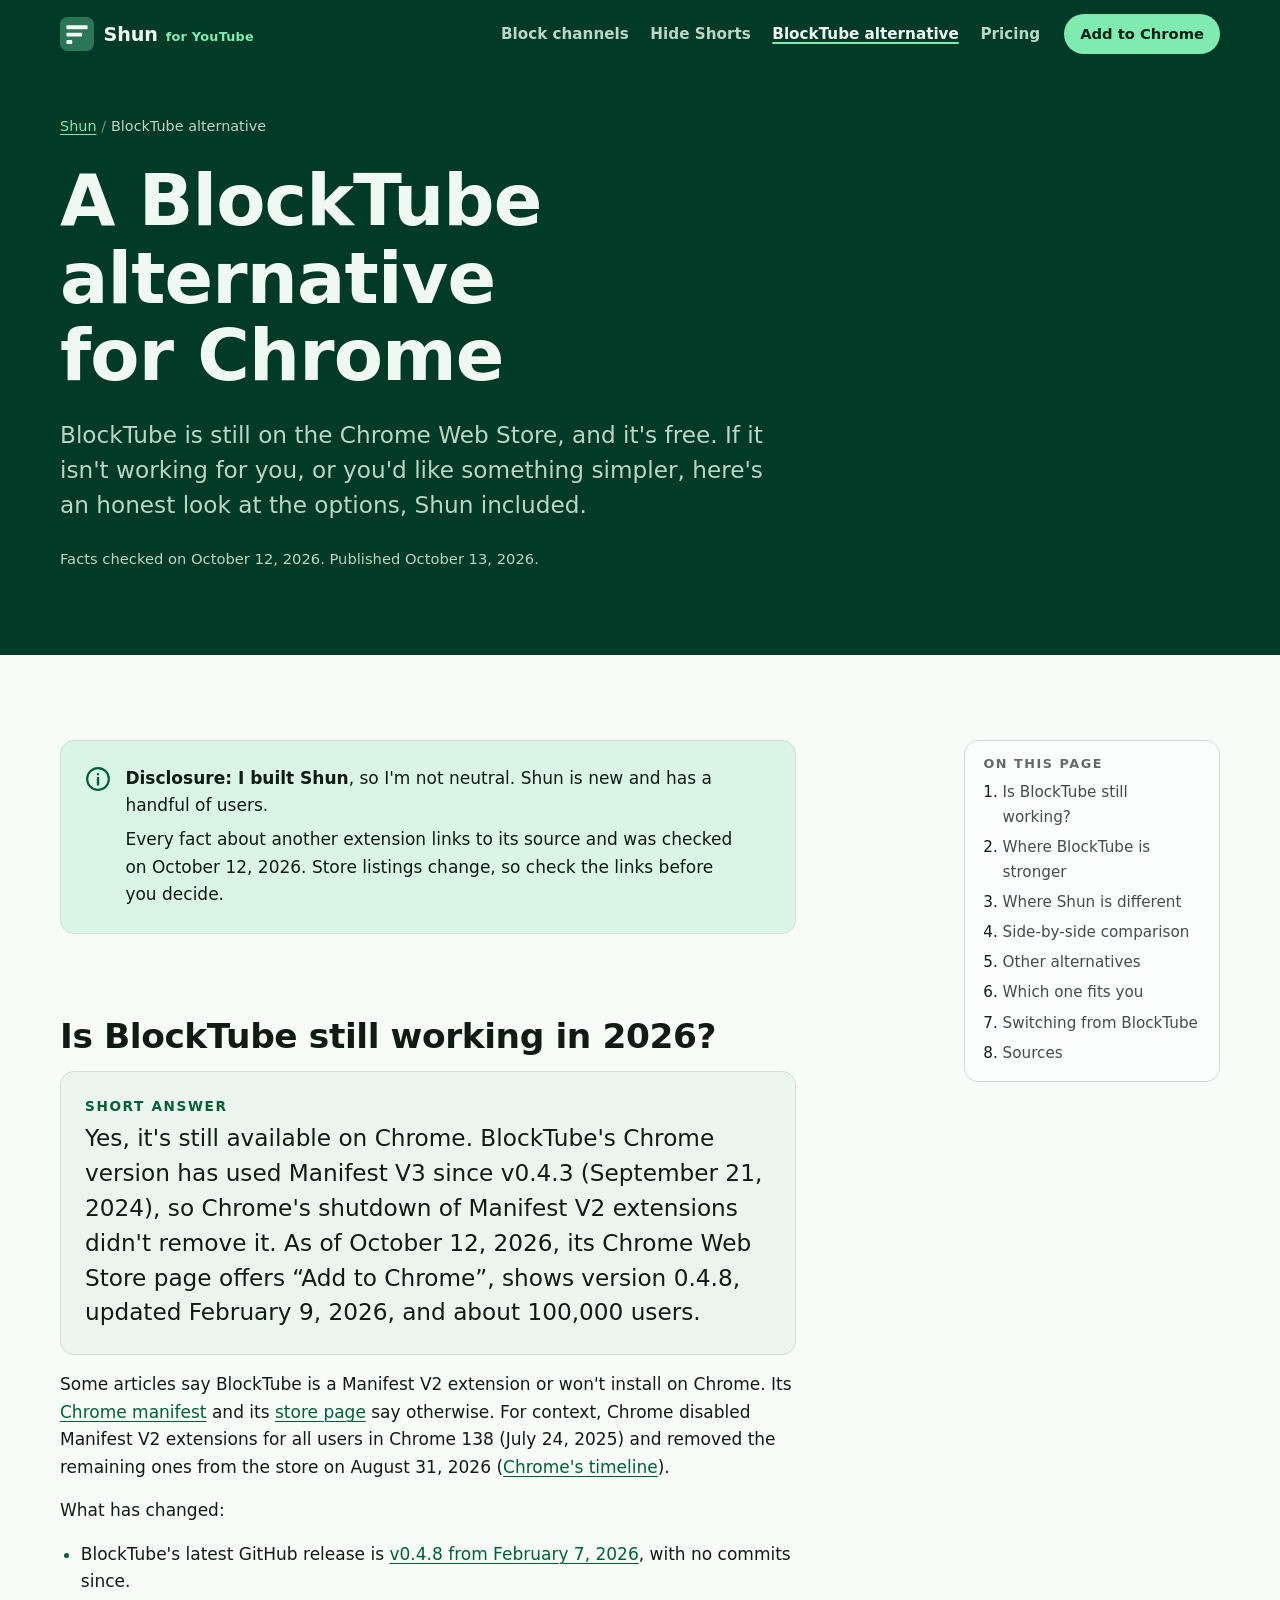
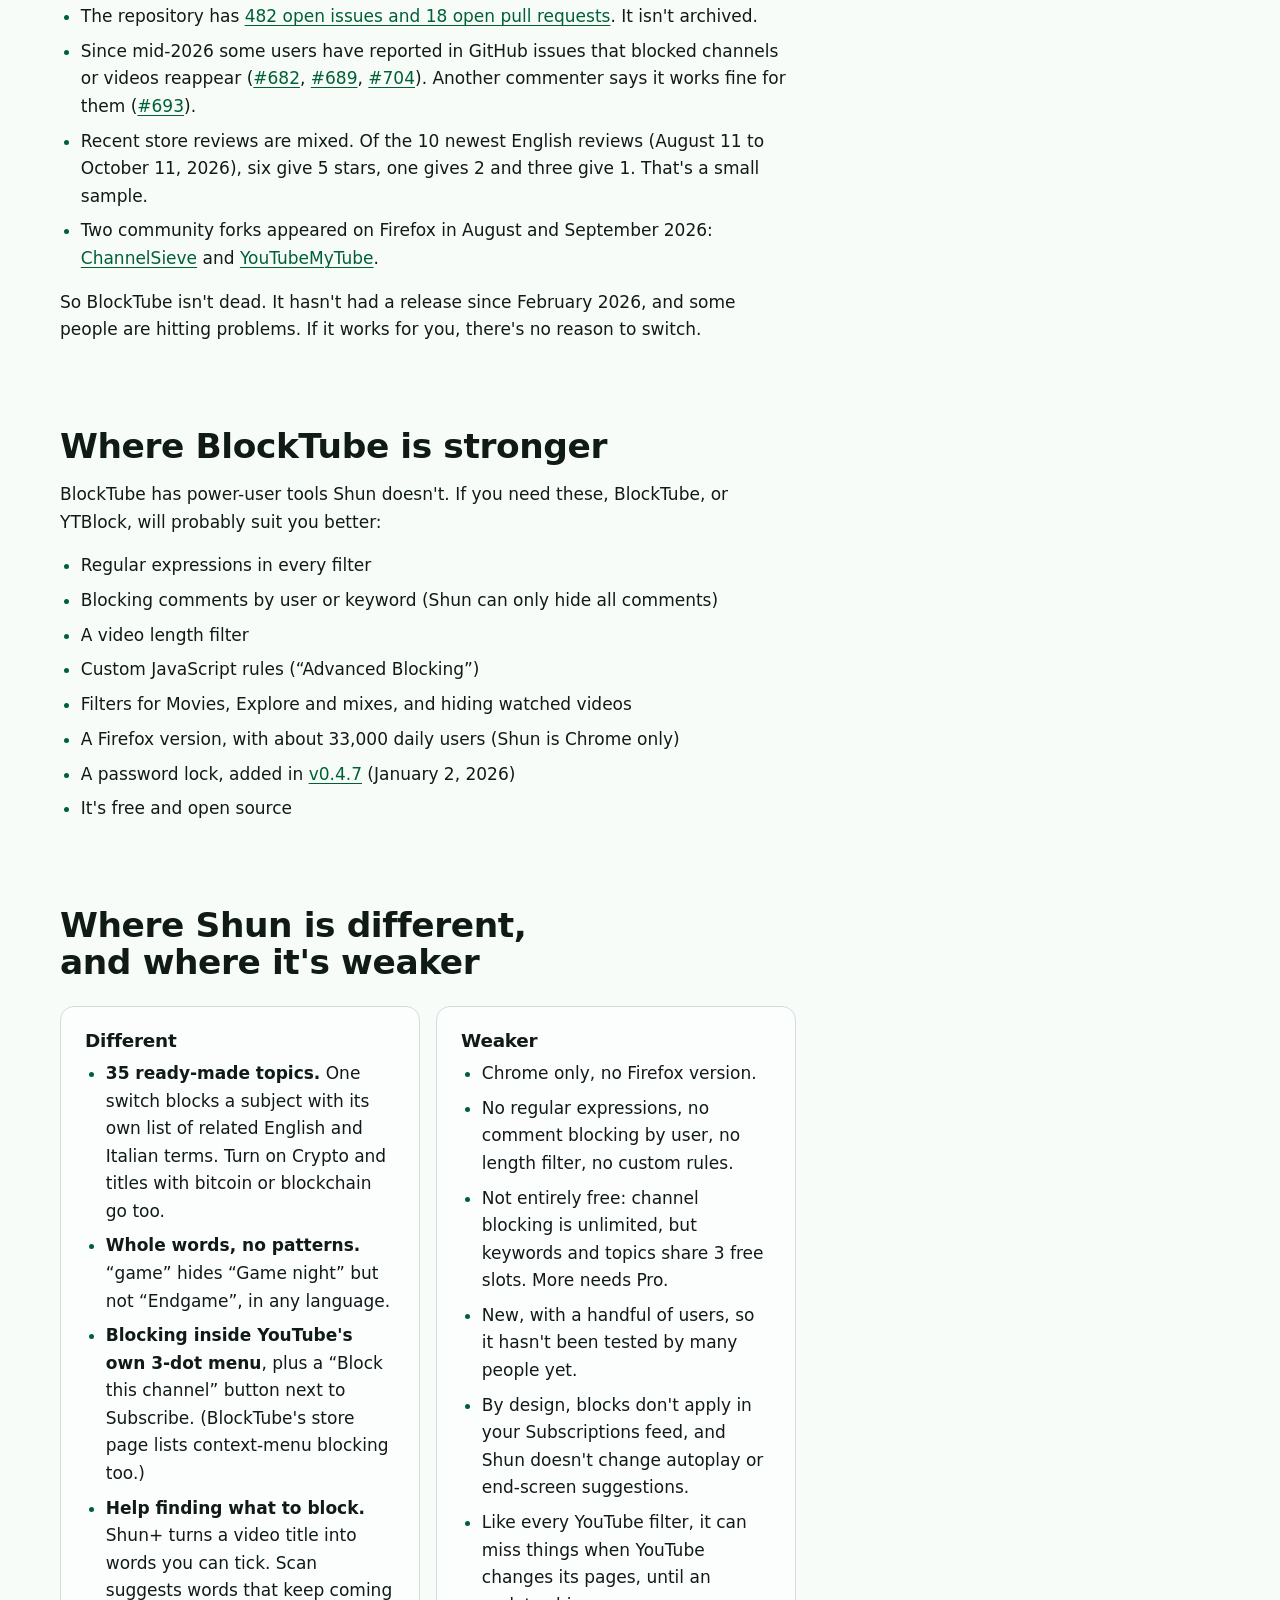
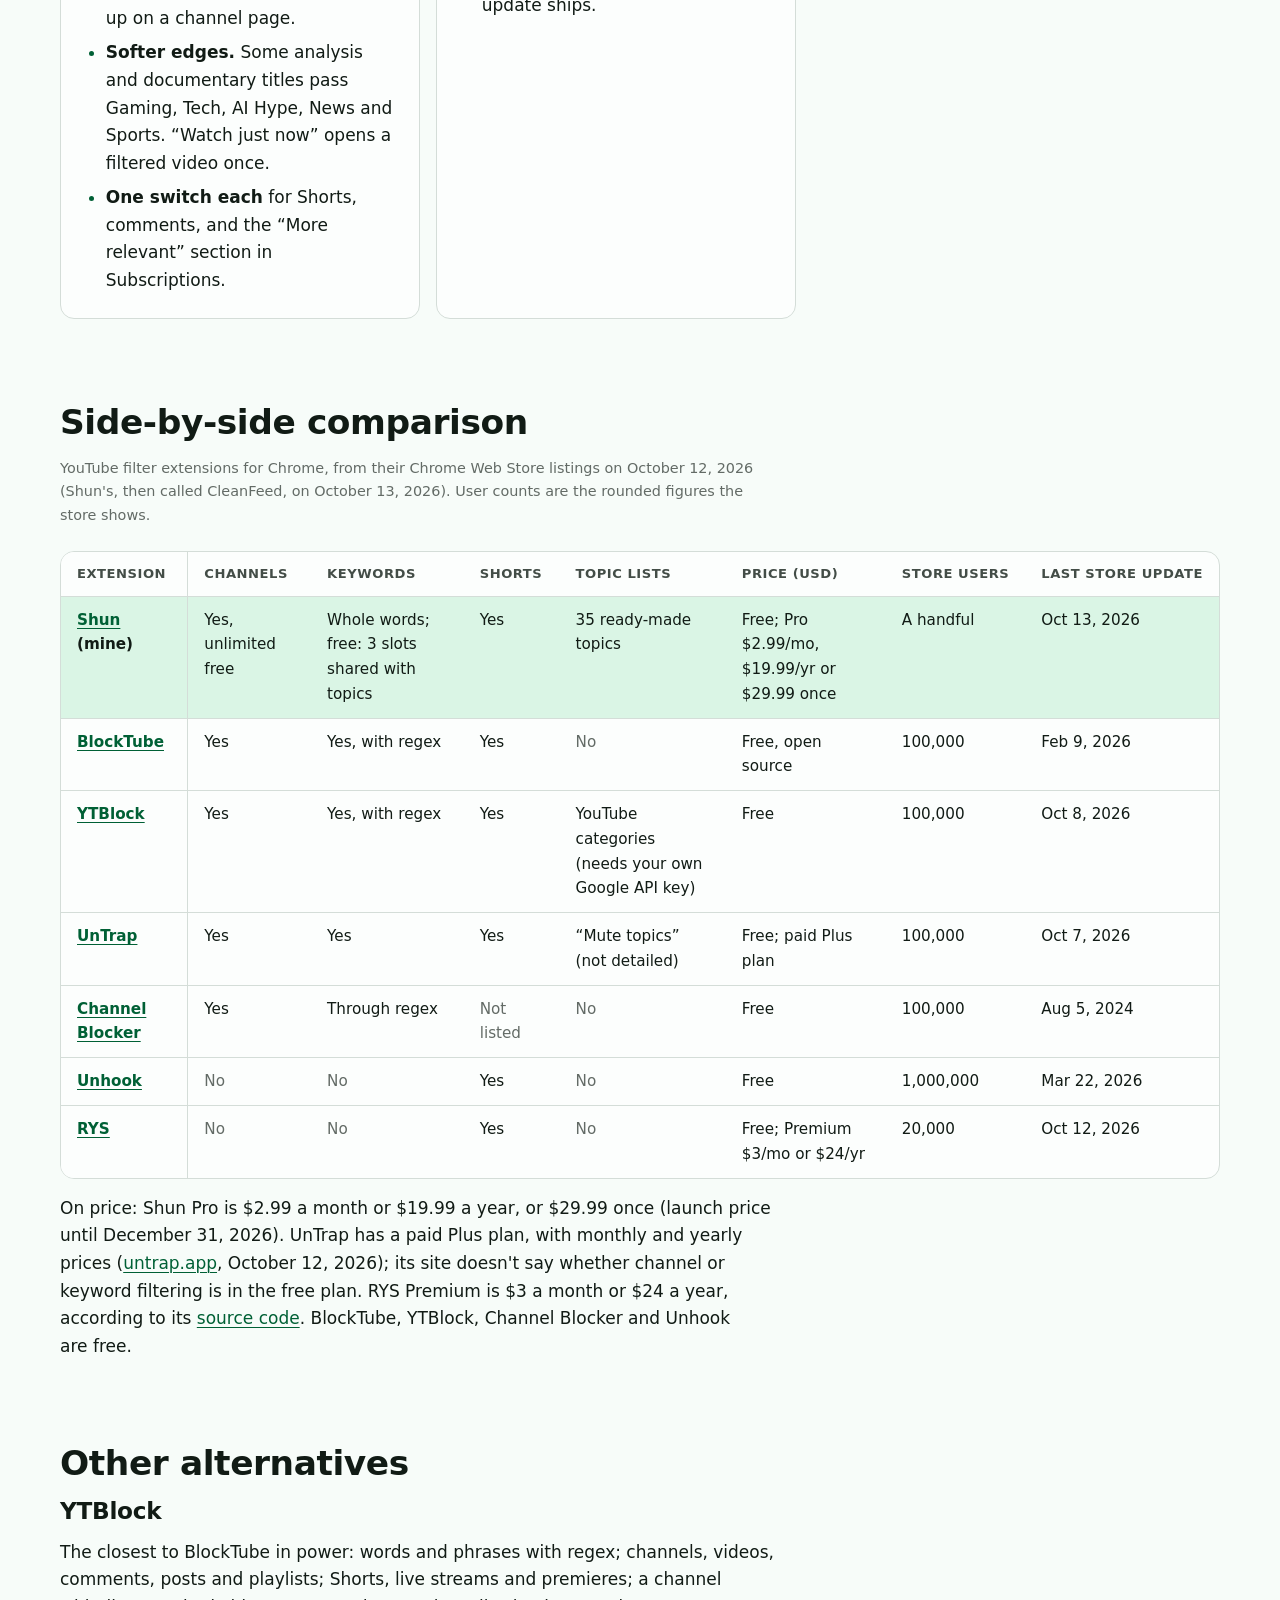
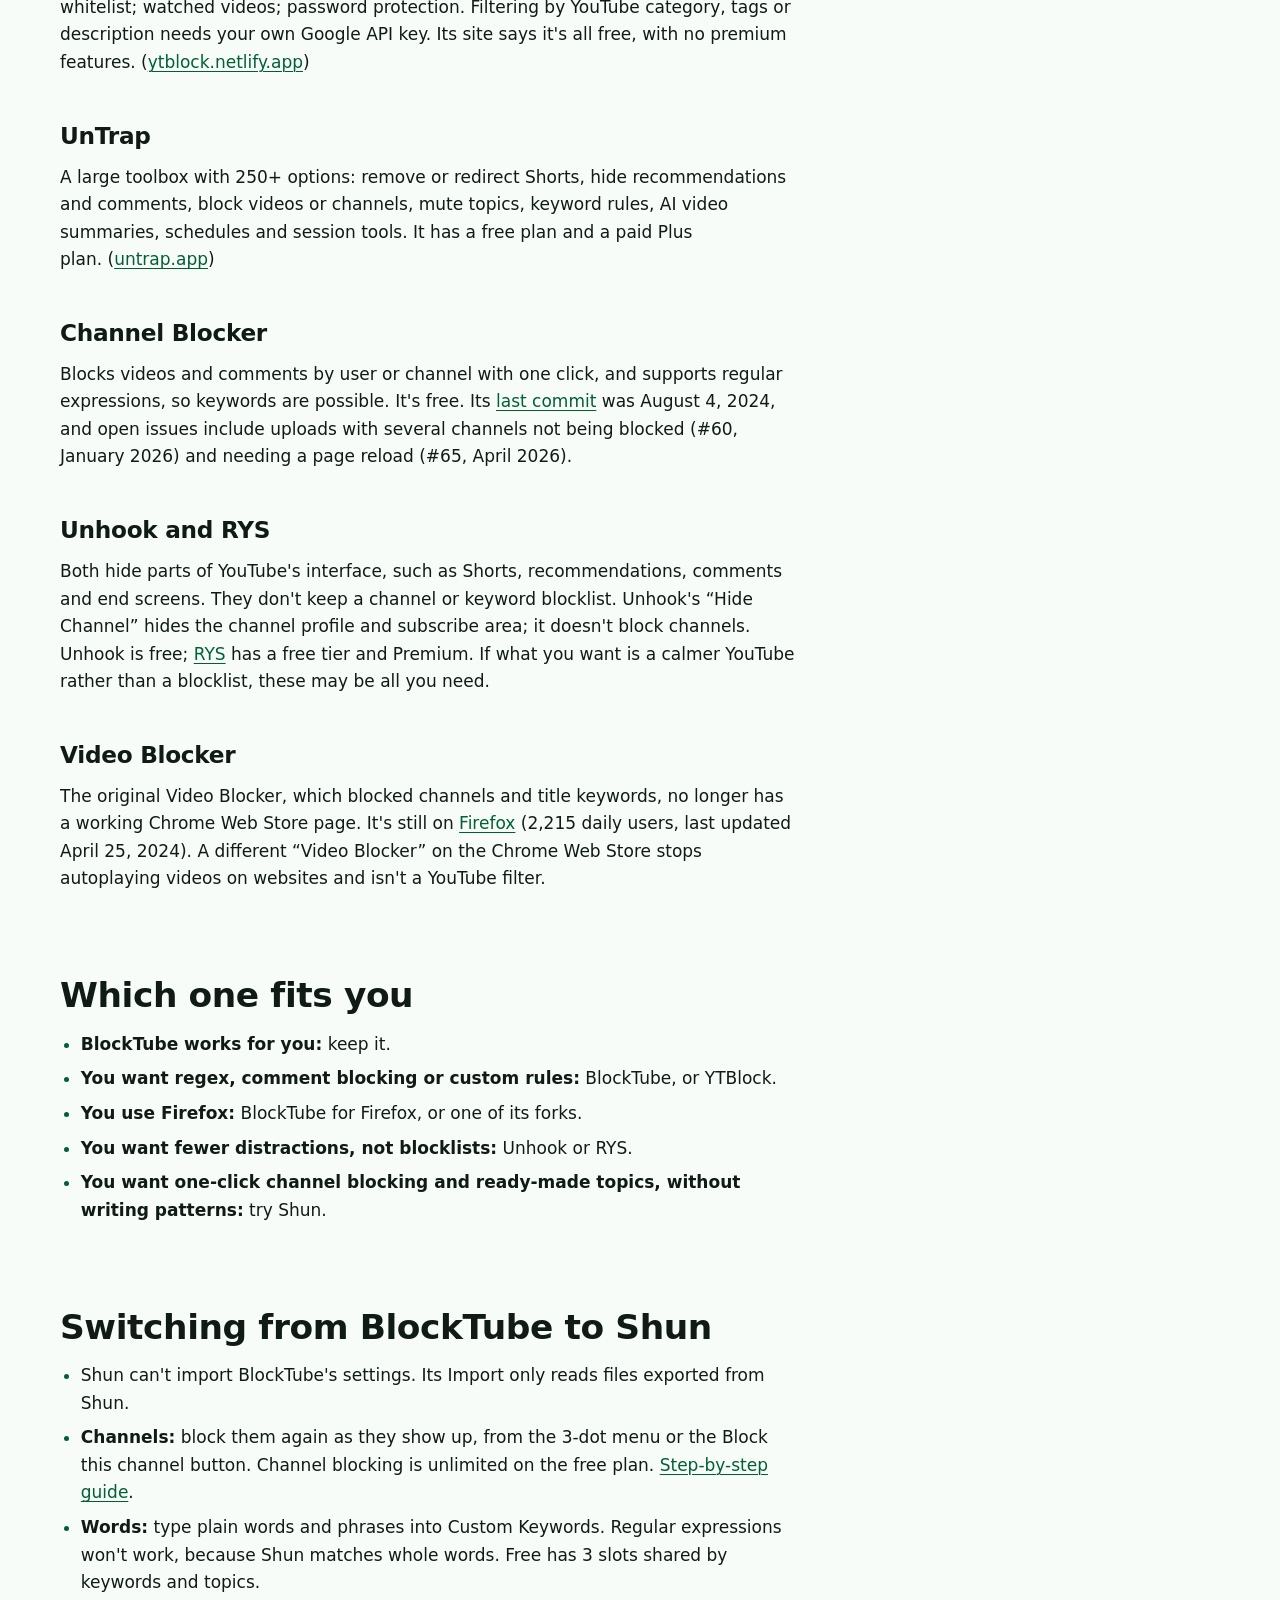
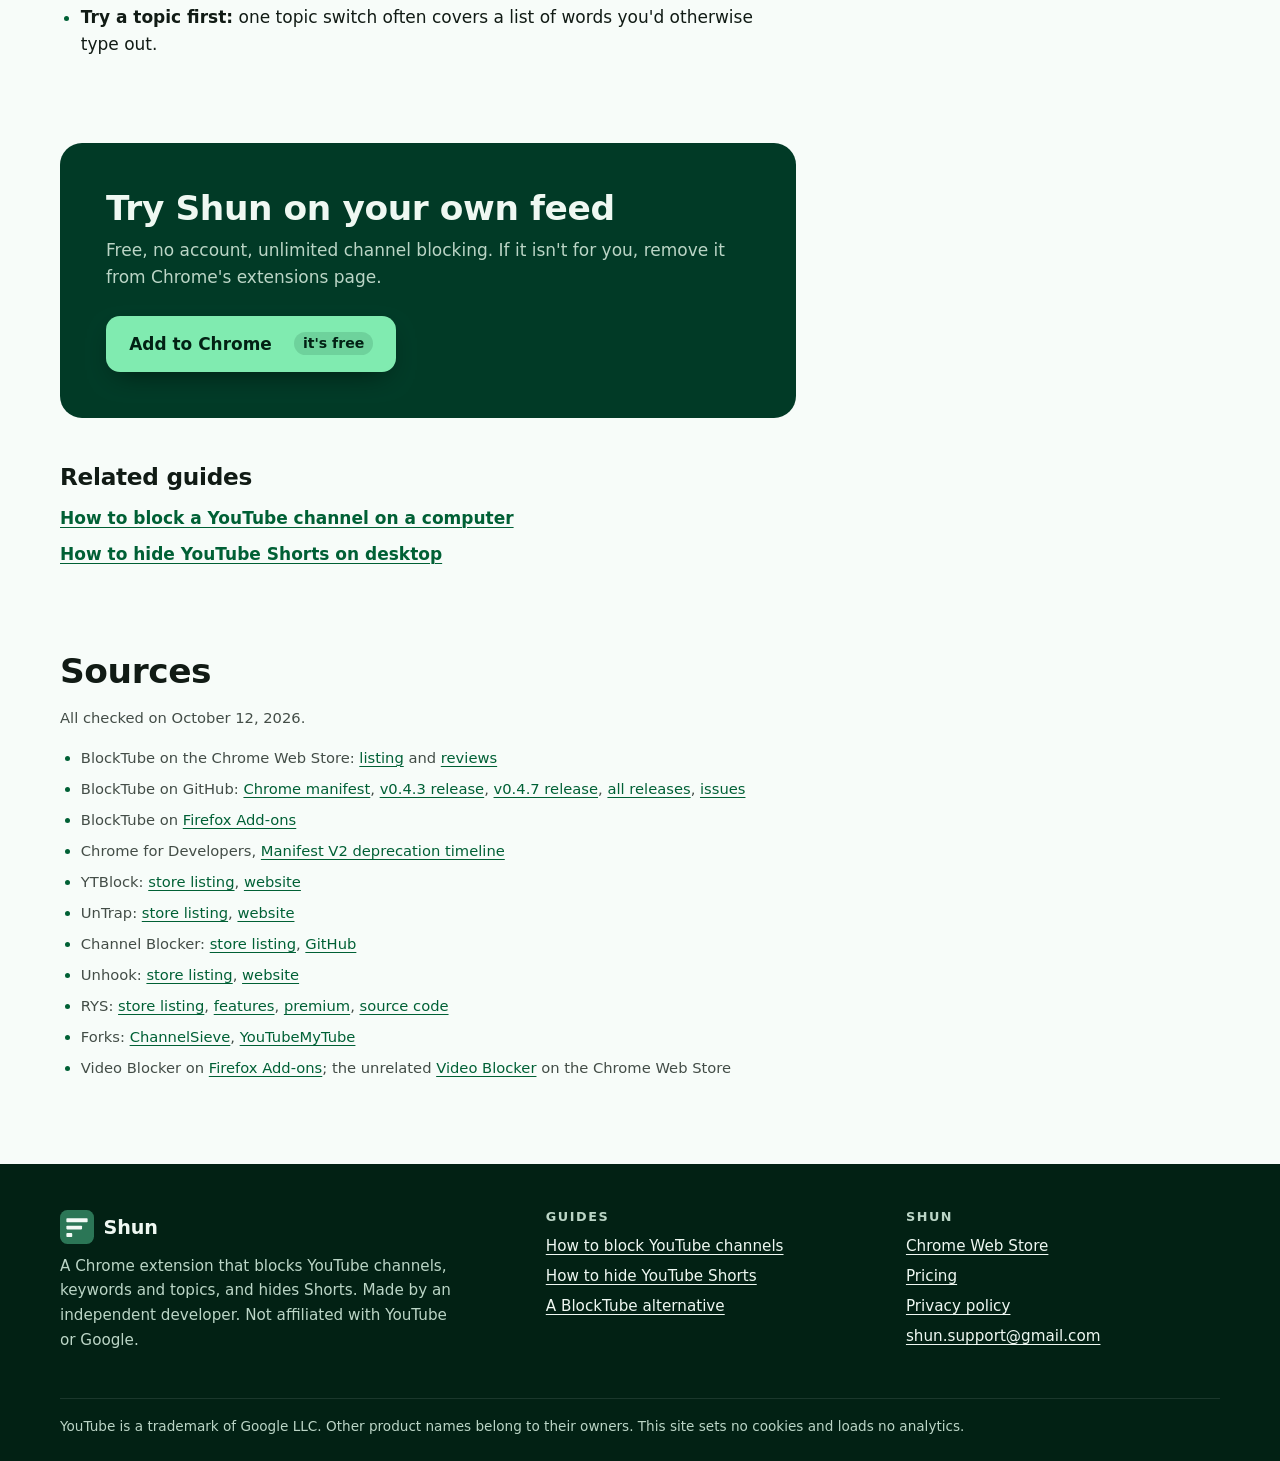
==== blocktube-alternative.html @ 75fc903d "site: Shun for YouTube website" ====
<!DOCTYPE html>
<html lang="en">
<head>
  <meta charset="utf-8">
  <meta name="viewport" content="width=device-width, initial-scale=1">
  <title>BlockTube Alternative for Chrome: An Honest Comparison (2026)</title>
  <meta name="description" content="BlockTube is still on the Chrome Web Store (v0.4.8, checked Oct 12, 2026). If you want something different, see how Shun, YTBlock, UnTrap and others compare.">
  <link rel="canonical" href="https://flindustries.github.io/shun/blocktube-alternative.html">
  <meta name="color-scheme" content="light dark">
  <meta name="theme-color" content="#0f4732">
  <link rel="icon" href="assets/favicon.svg" type="image/svg+xml">
  <link rel="icon" href="assets/icon-128.png" type="image/png" sizes="128x128">
  <link rel="apple-touch-icon" href="assets/icon-128.png">
  <link rel="stylesheet" href="assets/site.css">

  <meta property="og:type" content="article">
  <meta property="og:site_name" content="Shun">
  <meta property="og:title" content="A BlockTube alternative for Chrome, compared honestly">
  <meta property="og:description" content="BlockTube is still on the Chrome Web Store (v0.4.8, checked Oct 12, 2026). Here's where it's stronger, where Shun is different, and how YTBlock, UnTrap, Unhook and others compare. Sources checked Oct 12, 2026.">
  <meta property="og:url" content="https://flindustries.github.io/shun/blocktube-alternative.html">
  <meta property="og:image" content="https://flindustries.github.io/shun/assets/og.png">
  <meta property="og:image:width" content="1400">
  <meta property="og:image:height" content="560">
  <meta property="og:image:alt" content="Shun for YouTube: block the channels, words and topics you don't want.">
  <meta property="article:published_time" content="2026-10-13">
  <meta property="article:modified_time" content="2026-10-13">
  <meta name="twitter:card" content="summary_large_image">
  <meta name="twitter:title" content="A BlockTube alternative for Chrome, compared honestly">
  <meta name="twitter:description" content="BlockTube is still on the Chrome Web Store (v0.4.8, checked Oct 12, 2026). Here's where it's stronger, where Shun is different, and how YTBlock, UnTrap, Unhook and others compare. Sources checked Oct 12, 2026.">
  <meta name="twitter:image" content="https://flindustries.github.io/shun/assets/og.png">

  <script type="application/ld+json">
  {
    "@context": "https://schema.org",
    "@type": "Article",
    "headline": "A BlockTube alternative for Chrome",
    "description": "BlockTube is still on the Chrome Web Store (v0.4.8, checked Oct 12, 2026). How Shun, YTBlock, UnTrap, Channel Blocker, Unhook and RYS compare, with sources checked on October 12, 2026.",
    "datePublished": "2026-10-13",
    "dateModified": "2026-10-13",
    "image": "https://flindustries.github.io/shun/assets/og.png",
    "mainEntityOfPage": "https://flindustries.github.io/shun/blocktube-alternative.html",
    "author": { "@type": "Organization", "name": "Shun", "url": "https://flindustries.github.io/shun/" },
    "publisher": { "@type": "Organization", "name": "Shun", "url": "https://flindustries.github.io/shun/" }
  }
  </script>
  <script type="application/ld+json">
  {
    "@context": "https://schema.org",
    "@type": "BreadcrumbList",
    "itemListElement": [
      { "@type": "ListItem", "position": 1, "name": "Shun", "item": "https://flindustries.github.io/shun/" },
      { "@type": "ListItem", "position": 2, "name": "BlockTube alternative", "item": "https://flindustries.github.io/shun/blocktube-alternative.html" }
    ]
  }
  </script>
</head>
<body>
  <a class="skip-link" href="#main">Skip to content</a>

  <header class="site-header">
    <div class="wrap">
      <a class="brand" href="./" aria-label="Shun home">
        <svg viewBox="0 0 64 64" aria-hidden="true"><rect width="64" height="64" rx="14" fill="#2b7656"/><rect x="12" y="15.5" width="40" height="7.5" rx="1.5" fill="#f3faf6"/><rect x="12" y="29.5" width="29.5" height="7" rx="1.5" fill="#f3faf6"/><rect x="12" y="43.5" width="11" height="7.5" rx="1.5" fill="#f3faf6"/></svg>
        <span>Shun <small>for YouTube</small></span>
      </a>
      <nav class="site-nav" aria-label="Main">
        <ul>
          <li><a href="how-to-block-youtube-channels.html">Block channels</a></li>
          <li><a href="hide-youtube-shorts.html">Hide Shorts</a></li>
          <li><a href="blocktube-alternative.html" aria-current="page"><span class="nav-long">BlockTube alternative</span><span class="nav-short">vs BlockTube</span></a></li>
          <li><a href="./#pricing">Pricing</a></li>
        </ul>
      </nav>
      <a class="header-cta" href="https://chromewebstore.google.com/detail/cleanfeed-for-youtube-blo/iikgdocegpniapcigmmgcnacfojmmnnd?utm_source=website&amp;utm_campaign=site">Add to Chrome</a>
    </div>
  </header>

  <main id="main">
    <div class="page-hero on-forest">
      <div class="wrap">
        <nav class="crumbs" aria-label="Breadcrumb">
          <ol>
            <li><a href="./">Shun</a></li>
            <li><span aria-current="page">BlockTube alternative</span></li>
          </ol>
        </nav>
        <h1>A BlockTube alternative for Chrome</h1>
        <p class="page-lede">BlockTube is still on the Chrome Web Store, and it's free. If it isn't working for you, or you'd like something simpler, here's an honest look at the options, Shun included.</p>
        <p class="page-meta">Facts checked on October 12, 2026. Published October 13, 2026.</p>
      </div>
    </div>

    <div class="wrap article-layout toc-static">
      <nav class="toc" aria-labelledby="toc-title">
        <h2 id="toc-title">On this page</h2>
        <ol>
          <li><a href="#status">Is BlockTube still working?</a></li>
          <li><a href="#blocktube-strengths">Where BlockTube is stronger</a></li>
          <li><a href="#cleanfeed-differences">Where Shun is different</a></li>
          <li><a href="#comparison">Side-by-side comparison</a></li>
          <li><a href="#others">Other alternatives</a></li>
          <li><a href="#pick">Which one fits you</a></li>
          <li><a href="#switching">Switching from BlockTube</a></li>
          <li><a href="#sources">Sources</a></li>
        </ol>
      </nav>

      <article class="article">
        <div class="disclosure">
          <svg viewBox="0 0 24 24" aria-hidden="true"><circle cx="12" cy="12" r="10" fill="none" stroke="currentColor" stroke-width="2"/><path d="M12 11v6M12 7.5v.01" stroke="currentColor" stroke-width="2.2" stroke-linecap="round"/></svg>
          <div>
            <p><strong>Disclosure: I built Shun</strong>, so I'm not neutral. Shun is new and has a handful of users.</p>
            <p>Every fact about another extension links to its source and was checked on October 12, 2026. Store listings change, so check the links before you decide.</p>
          </div>
        </div>

        <h2 id="status">Is BlockTube still working in 2026?</h2>
        <p class="answer"><strong>Short answer</strong>Yes, it's still available on Chrome. BlockTube's Chrome version has used Manifest V3 since v0.4.3 (September 21, 2024), so Chrome's shutdown of Manifest V2 extensions didn't remove it. As of October 12, 2026, its Chrome Web Store page offers “Add to Chrome”, shows version 0.4.8, updated February 9, 2026, and about 100,000 users.</p>
        <p>Some articles say BlockTube is a Manifest V2 extension or won't install on Chrome. Its <a href="https://github.com/amitbl/blocktube/blob/master/platform/chrome/manifest.json">Chrome manifest</a> and its <a href="https://chromewebstore.google.com/detail/blocktube/bbeaicapbccfllodepmimpkgecanonai">store page</a> say otherwise. For context, Chrome disabled Manifest V2 extensions for all users in Chrome 138 (July 24, 2025) and removed the remaining ones from the store on August 31, 2026 (<a href="https://developer.chrome.com/docs/extensions/develop/migrate/mv2-deprecation-timeline">Chrome's timeline</a>).</p>
        <p>What has changed:</p>
        <ul>
          <li>BlockTube's latest GitHub release is <a href="https://github.com/amitbl/blocktube/releases">v0.4.8 from February 7, 2026</a>, with no commits since.</li>
          <li>The repository has <a href="https://github.com/amitbl/blocktube/issues">482 open issues and 18 open pull requests</a>. It isn't archived.</li>
          <li>Since mid-2026 some users have reported in GitHub issues that blocked channels or videos reappear (<a href="https://github.com/amitbl/blocktube/issues/682">#682</a>, <a href="https://github.com/amitbl/blocktube/issues/689">#689</a>, <a href="https://github.com/amitbl/blocktube/issues/704">#704</a>). Another commenter says it works fine for them (<a href="https://github.com/amitbl/blocktube/issues/693">#693</a>).</li>
          <li>Recent store reviews are mixed. Of the 10 newest English reviews (August 11 to October 11, 2026), six give 5 stars, one gives 2 and three give 1. That's a small sample.</li>
          <li>Two community forks appeared on Firefox in August and September 2026: <a href="https://github.com/825i/channelsieve">ChannelSieve</a> and <a href="https://addons.mozilla.org/firefox/addon/youtubemytube/">YouTubeMyTube</a>.</li>
        </ul>
        <p>So BlockTube isn't dead. It hasn't had a release since February 2026, and some people are hitting problems. If it works for you, there's no reason to switch.</p>

        <h2 id="blocktube-strengths">Where BlockTube is stronger</h2>
        <p>BlockTube has power-user tools Shun doesn't. If you need these, BlockTube, or YTBlock, will probably suit you better:</p>
        <ul>
          <li>Regular expressions in every filter</li>
          <li>Blocking comments by user or keyword (Shun can only hide all comments)</li>
          <li>A video length filter</li>
          <li>Custom JavaScript rules (“Advanced Blocking”)</li>
          <li>Filters for Movies, Explore and mixes, and hiding watched videos</li>
          <li>A Firefox version, with about 33,000 daily users (Shun is Chrome only)</li>
          <li>A password lock, added in <a href="https://github.com/amitbl/blocktube/releases/tag/v0.4.7">v0.4.7</a> (January 2, 2026)</li>
          <li>It's free and open source</li>
        </ul>

        <h2 id="cleanfeed-differences">Where Shun is different, and where it's weaker</h2>
        <div class="verdict">
          <div>
            <h3>Different</h3>
            <ul>
              <li><strong>35 ready-made topics.</strong> One switch blocks a subject with its own list of related English and Italian terms. Turn on Crypto and titles with bitcoin or blockchain go too.</li>
              <li><strong>Whole words, no patterns.</strong> “game” hides “Game night” but not “Endgame”, in any language.</li>
              <li><strong>Blocking inside YouTube's own 3-dot menu</strong>, plus a “Block this channel” button next to Subscribe. (BlockTube's store page lists context-menu blocking too.)</li>
              <li><strong>Help finding what to block.</strong> Shun+ turns a video title into words you can tick. Scan suggests words that keep coming up on a channel page.</li>
              <li><strong>Softer edges.</strong> Some analysis and documentary titles pass Gaming, Tech, AI Hype, News and Sports. “Watch just now” opens a filtered video once.</li>
              <li><strong>One switch each</strong> for Shorts, comments, and the “More relevant” section in Subscriptions.</li>
            </ul>
          </div>
          <div>
            <h3>Weaker</h3>
            <ul>
              <li>Chrome only, no Firefox version.</li>
              <li>No regular expressions, no comment blocking by user, no length filter, no custom rules.</li>
              <li>Not entirely free: channel blocking is unlimited, but keywords and topics share 3 free slots. More needs Pro.</li>
              <li>New, with a handful of users, so it hasn't been tested by many people yet.</li>
              <li>By design, blocks don't apply in your Subscriptions feed, and Shun doesn't change autoplay or end-screen suggestions.</li>
              <li>Like every YouTube filter, it can miss things when YouTube changes its pages, until an update ships.</li>
            </ul>
          </div>
        </div>

        <h2 id="comparison">Side-by-side comparison</h2>
        <p class="table-note" aria-hidden="true">YouTube filter extensions for Chrome, from their Chrome Web Store listings on October 12, 2026 (Shun's, then called CleanFeed, on October 13, 2026). User counts are the rounded figures the store shows.</p>
        <p class="scroll-hint" aria-hidden="true">Scroll the table sideways to see every column.</p>
        <div class="table-wrap bleed" role="region" aria-labelledby="compare-caption" tabindex="0">
          <table class="compare-table">
            <caption id="compare-caption" class="visually-hidden">YouTube filter extensions for Chrome, from their Chrome Web Store listings on October 12, 2026 (Shun's, then called CleanFeed, on October 13, 2026). User counts are the rounded figures the store shows.</caption>
            <thead>
              <tr>
                <th scope="col">Extension</th>
                <th scope="col">Channels</th>
                <th scope="col">Keywords</th>
                <th scope="col">Shorts</th>
                <th scope="col">Topic lists</th>
                <th scope="col">Price (USD)</th>
                <th scope="col">Store users</th>
                <th scope="col">Last store update</th>
              </tr>
            </thead>
            <tbody>
              <tr class="ours">
                <th scope="row"><a href="https://chromewebstore.google.com/detail/cleanfeed-for-youtube-blo/iikgdocegpniapcigmmgcnacfojmmnnd?utm_source=website&amp;utm_campaign=site">Shun</a> (mine)</th>
                <td>Yes, unlimited free</td>
                <td>Whole words; free: 3 slots shared with topics</td>
                <td>Yes</td>
                <td>35 ready-made topics</td>
                <td>Free; Pro $2.99/mo, $19.99/yr or $29.99 once</td>
                <td>A handful</td>
                <td>Oct 13, 2026</td>
              </tr>
              <tr>
                <th scope="row"><a href="https://chromewebstore.google.com/detail/blocktube/bbeaicapbccfllodepmimpkgecanonai">BlockTube</a></th>
                <td>Yes</td><td>Yes, with regex</td><td>Yes</td><td class="no">No</td><td>Free, open source</td><td>100,000</td><td>Feb 9, 2026</td>
              </tr>
              <tr>
                <th scope="row"><a href="https://chromewebstore.google.com/detail/nedcanggplmbbgmlpcjiafgjcpdimpea">YTBlock</a></th>
                <td>Yes</td><td>Yes, with regex</td><td>Yes</td><td>YouTube categories (needs your own Google API key)</td><td>Free</td><td>100,000</td><td>Oct 8, 2026</td>
              </tr>
              <tr>
                <th scope="row"><a href="https://chromewebstore.google.com/detail/enboaomnljigfhfjfoalacienlhjlfil">UnTrap</a></th>
                <td>Yes</td><td>Yes</td><td>Yes</td><td>“Mute topics” (not detailed)</td><td>Free; paid Plus plan</td><td>100,000</td><td>Oct 7, 2026</td>
              </tr>
              <tr>
                <th scope="row"><a href="https://chromewebstore.google.com/detail/nfkmalbckemmklibjddenhnofgnfcdfp">Channel Blocker</a></th>
                <td>Yes</td><td>Through regex</td><td class="no">Not listed</td><td class="no">No</td><td>Free</td><td>100,000</td><td>Aug 5, 2024</td>
              </tr>
              <tr>
                <th scope="row"><a href="https://chromewebstore.google.com/detail/khncfooichmfjbepaaaebmommgaepoid">Unhook</a></th>
                <td class="no">No</td><td class="no">No</td><td>Yes</td><td class="no">No</td><td>Free</td><td>1,000,000</td><td>Mar 22, 2026</td>
              </tr>
              <tr>
                <th scope="row"><a href="https://chromewebstore.google.com/detail/cdhdichomdnlaadbndgmagohccgpejae">RYS</a></th>
                <td class="no">No</td><td class="no">No</td><td>Yes</td><td class="no">No</td><td>Free; Premium $3/mo or $24/yr</td><td>20,000</td><td>Oct 12, 2026</td>
              </tr>
            </tbody>
          </table>
        </div>
        <p>On price: Shun Pro is $2.99 a month or $19.99 a year, or $29.99 once (launch price until December 31, 2026). UnTrap has a paid Plus plan, with monthly and yearly prices (<a href="https://untrap.app/">untrap.app</a>, October 12, 2026); its site doesn't say whether channel or keyword filtering is in the free plan. RYS Premium is $3 a month or $24 a year, according to its <a href="https://github.com/lawrencehook/remove-youtube-suggestions/blob/master/src/options/main.html">source code</a>. BlockTube, YTBlock, Channel Blocker and Unhook are free.</p>

        <h2 id="others">Other alternatives</h2>
        <h3>YTBlock</h3>
        <p>The closest to BlockTube in power: words and phrases with regex; channels, videos, comments, posts and playlists; Shorts, live streams and premieres; a channel whitelist; watched videos; password protection. Filtering by YouTube category, tags or description needs your own Google API key. Its site says it's all free, with no premium features. (<a href="https://ytblock.netlify.app/">ytblock.netlify.app</a>)</p>
        <h3>UnTrap</h3>
        <p>A large toolbox with 250+ options: remove or redirect Shorts, hide recommendations and comments, block videos or channels, mute topics, keyword rules, AI video summaries, schedules and session tools. It has a free plan and a paid Plus plan. (<a href="https://untrap.app/">untrap.app</a>)</p>
        <h3>Channel Blocker</h3>
        <p>Blocks videos and comments by user or channel with one click, and supports regular expressions, so keywords are possible. It's free. Its <a href="https://github.com/Time-Machine-Development/Channel-Blocker-Manifest-v3">last commit</a> was August 4, 2024, and open issues include uploads with several channels not being blocked (#60, January 2026) and needing a page reload (#65, April 2026).</p>
        <h3>Unhook and RYS</h3>
        <p>Both hide parts of YouTube's interface, such as Shorts, recommendations, comments and end screens. They don't keep a channel or keyword blocklist. Unhook's “Hide Channel” hides the channel profile and subscribe area; it doesn't block channels. Unhook is free; <a href="https://lawrencehook.com/rys/premium/">RYS</a> has a free tier and Premium. If what you want is a calmer YouTube rather than a blocklist, these may be all you need.</p>
        <h3>Video Blocker</h3>
        <p>The original Video Blocker, which blocked channels and title keywords, no longer has a working Chrome Web Store page. It's still on <a href="https://addons.mozilla.org/firefox/addon/video-blocker/">Firefox</a> (2,215 daily users, last updated April 25, 2024). A different “Video Blocker” on the Chrome Web Store stops autoplaying videos on websites and isn't a YouTube filter.</p>

        <h2 id="pick">Which one fits you</h2>
        <ul>
          <li><strong>BlockTube works for you:</strong> keep it.</li>
          <li><strong>You want regex, comment blocking or custom rules:</strong> BlockTube, or YTBlock.</li>
          <li><strong>You use Firefox:</strong> BlockTube for Firefox, or one of its forks.</li>
          <li><strong>You want fewer distractions, not blocklists:</strong> Unhook or RYS.</li>
          <li><strong>You want one-click channel blocking and ready-made topics, without writing patterns:</strong> try Shun.</li>
        </ul>

        <h2 id="switching">Switching from BlockTube to Shun</h2>
        <ul>
          <li>Shun can't import BlockTube's settings. Its Import only reads files exported from Shun.</li>
          <li><strong>Channels:</strong> block them again as they show up, from the 3-dot menu or the Block this channel button. Channel blocking is unlimited on the free plan. <a href="how-to-block-youtube-channels.html">Step-by-step guide</a>.</li>
          <li><strong>Words:</strong> type plain words and phrases into Custom Keywords. Regular expressions won't work, because Shun matches whole words. Free has 3 slots shared by keywords and topics.</li>
          <li><strong>Try a topic first:</strong> one topic switch often covers a list of words you'd otherwise type out.</li>
        </ul>

        <section class="article-cta" aria-labelledby="cta-title">
          <h2 id="cta-title">Try Shun on your own feed</h2>
          <p>Free, no account, unlimited channel blocking. If it isn't for you, remove it from Chrome's extensions page.</p>
          <a class="btn btn-primary" href="https://chromewebstore.google.com/detail/cleanfeed-for-youtube-blo/iikgdocegpniapcigmmgcnacfojmmnnd?utm_source=website&amp;utm_campaign=site">Add to Chrome<span class="visually-hidden">,</span> <span class="btn-note">it's free</span></a>
        </section>

        <section class="related" aria-labelledby="related-title">
          <h2 id="related-title">Related guides</h2>
          <ul>
            <li><a href="how-to-block-youtube-channels.html">How to block a YouTube channel on a computer</a></li>
            <li><a href="hide-youtube-shorts.html">How to hide YouTube Shorts on desktop</a></li>
          </ul>
        </section>

        <h2 id="sources">Sources</h2>
        <p class="sources">All checked on October 12, 2026.</p>
        <ul class="sources">
          <li>BlockTube on the Chrome Web Store: <a href="https://chromewebstore.google.com/detail/blocktube/bbeaicapbccfllodepmimpkgecanonai">listing</a> and <a href="https://chromewebstore.google.com/detail/blocktube/bbeaicapbccfllodepmimpkgecanonai/reviews">reviews</a></li>
          <li>BlockTube on GitHub: <a href="https://github.com/amitbl/blocktube/blob/master/platform/chrome/manifest.json">Chrome manifest</a>, <a href="https://github.com/amitbl/blocktube/releases/tag/v0.4.3">v0.4.3 release</a>, <a href="https://github.com/amitbl/blocktube/releases/tag/v0.4.7">v0.4.7 release</a>, <a href="https://github.com/amitbl/blocktube/releases">all releases</a>, <a href="https://github.com/amitbl/blocktube/issues">issues</a></li>
          <li>BlockTube on <a href="https://addons.mozilla.org/firefox/addon/blocktube/">Firefox Add-ons</a></li>
          <li>Chrome for Developers, <a href="https://developer.chrome.com/docs/extensions/develop/migrate/mv2-deprecation-timeline">Manifest V2 deprecation timeline</a></li>
          <li>YTBlock: <a href="https://chromewebstore.google.com/detail/nedcanggplmbbgmlpcjiafgjcpdimpea">store listing</a>, <a href="https://ytblock.netlify.app/">website</a></li>
          <li>UnTrap: <a href="https://chromewebstore.google.com/detail/enboaomnljigfhfjfoalacienlhjlfil">store listing</a>, <a href="https://untrap.app/">website</a></li>
          <li>Channel Blocker: <a href="https://chromewebstore.google.com/detail/nfkmalbckemmklibjddenhnofgnfcdfp">store listing</a>, <a href="https://github.com/Time-Machine-Development/Channel-Blocker-Manifest-v3">GitHub</a></li>
          <li>Unhook: <a href="https://chromewebstore.google.com/detail/khncfooichmfjbepaaaebmommgaepoid">store listing</a>, <a href="https://unhook.app/">website</a></li>
          <li>RYS: <a href="https://chromewebstore.google.com/detail/cdhdichomdnlaadbndgmagohccgpejae">store listing</a>, <a href="https://lawrencehook.com/rys/features/">features</a>, <a href="https://lawrencehook.com/rys/premium/">premium</a>, <a href="https://github.com/lawrencehook/remove-youtube-suggestions/blob/master/src/options/main.html">source code</a></li>
          <li>Forks: <a href="https://github.com/825i/channelsieve">ChannelSieve</a>, <a href="https://addons.mozilla.org/firefox/addon/youtubemytube/">YouTubeMyTube</a></li>
          <li>Video Blocker on <a href="https://addons.mozilla.org/firefox/addon/video-blocker/">Firefox Add-ons</a>; the unrelated <a href="https://chromewebstore.google.com/detail/kkgpdmegkhdheglikjleejknplhdpbck">Video Blocker</a> on the Chrome Web Store</li>
        </ul>
      </article>
    </div>
  </main>

  <footer class="site-footer">
    <div class="wrap">
      <div class="footer-grid">
        <div>
          <a class="brand" href="./">
            <svg viewBox="0 0 64 64" aria-hidden="true"><rect width="64" height="64" rx="14" fill="#2b7656"/><rect x="12" y="15.5" width="40" height="7.5" rx="1.5" fill="#f3faf6"/><rect x="12" y="29.5" width="29.5" height="7" rx="1.5" fill="#f3faf6"/><rect x="12" y="43.5" width="11" height="7.5" rx="1.5" fill="#f3faf6"/></svg>
            <span>Shun</span>
          </a>
          <p>A Chrome extension that blocks YouTube channels, keywords and topics, and hides Shorts. Made by an independent developer. Not affiliated with YouTube or Google.</p>
        </div>
        <div>
          <h2>Guides</h2>
          <ul>
            <li><a href="how-to-block-youtube-channels.html">How to block YouTube channels</a></li>
            <li><a href="hide-youtube-shorts.html">How to hide YouTube Shorts</a></li>
            <li><a href="blocktube-alternative.html">A BlockTube alternative</a></li>
          </ul>
        </div>
        <div>
          <h2>Shun</h2>
          <ul>
            <li><a href="https://chromewebstore.google.com/detail/cleanfeed-for-youtube-blo/iikgdocegpniapcigmmgcnacfojmmnnd?utm_source=website&amp;utm_campaign=site">Chrome Web Store</a></li>
            <li><a href="./#pricing">Pricing</a></li>
            <li><a href="privacy-policy.html">Privacy policy</a></li>
            <li><a href="mailto:shun.support@gmail.com">shun.support@gmail.com</a></li>
          </ul>
        </div>
      </div>
      <p class="footer-note">YouTube is a trademark of Google LLC. Other product names belong to their owners. This site sets no cookies and loads no analytics.</p>
    </div>
  </footer>
</body>
</html>
---- assets/site.css ----
/* Shun site: one stylesheet for every page. No build step, no web fonts
   (system fonts keep pages fast and send nothing to a font host). */

/* ── Tokens ─────────────────────────────────────────────────────────── */
:root {
  color-scheme: light dark;

  /* Brand: the deep forest green of the store images, the extension's accent, mint highlight */
  --forest:        oklch(31% 0.066 163);
  --forest-2:      oklch(36% 0.074 163);
  --forest-deep:   oklch(22% 0.045 163);
  --forest-line:   oklch(42% 0.06 163);
  --mint:          oklch(86% 0.13 158);
  --mint-hover:    oklch(90% 0.11 158);
  --on-forest:     oklch(97% 0.012 160);
  --on-forest-2:   oklch(85% 0.035 160);
  --accent:        oklch(42% 0.12 160);
  --accent-hover:  oklch(36% 0.12 160);
  --red:           oklch(52% 0.18 25);

  --bg:            oklch(98.6% 0.006 160);
  --surface:       oklch(99.6% 0.003 160);
  --surface-2:     oklch(95.8% 0.012 160);
  --tint:          oklch(94.5% 0.035 160);
  --border:        oklch(89% 0.012 160);
  --border-strong: oklch(80% 0.016 160);
  --text:          oklch(21% 0.018 160);
  --text-2:        oklch(41% 0.016 160);
  --text-3:        oklch(52% 0.012 160);

  --shadow: 0 1px 2px oklch(20% 0.03 160 / 0.06), 0 12px 32px -12px oklch(20% 0.05 160 / 0.28);

  --font-display: "Bahnschrift", "DIN Alternate", "DIN Next", "D-DIN", "Barlow", "Arial Nova", system-ui, sans-serif;
  --font-body: "Segoe UI Variable Text", "Segoe UI", system-ui, -apple-system, "Helvetica Neue", Roboto, Arial, sans-serif;

  --step--1: 0.875rem;
  --step-0: 1.0625rem;
  --step-1: clamp(1.2rem, 1.08rem + 0.5vw, 1.45rem);
  --step-2: clamp(1.55rem, 1.25rem + 1.2vw, 2.15rem);
  --step-3: clamp(2rem, 1.5rem + 2.1vw, 3.1rem);
  --step-4: clamp(2.45rem, 1.6rem + 3.6vw, 4.5rem);

  --space-2xs: 0.375rem;
  --space-xs: 0.625rem;
  --space-s: 1rem;
  --space-m: 1.5rem;
  --space-l: clamp(2rem, 1.6rem + 1.6vw, 3rem);
  --space-xl: clamp(3.25rem, 2.4rem + 3.6vw, 5.75rem);
  --space-2xl: clamp(4.5rem, 3rem + 6vw, 8.5rem);

  --radius-s: 8px;
  --radius-m: 14px;
  --radius-l: 22px;
  --wrap: 1160px;
  --gutter: clamp(1rem, 0.6rem + 2vw, 2rem);
}

@media (prefers-color-scheme: dark) {
  :root {
    --forest:        oklch(25% 0.052 163);
    --forest-2:      oklch(29% 0.058 163);
    --forest-deep:   oklch(14.5% 0.022 163);
    --forest-line:   oklch(36% 0.05 163);
    --accent:        oklch(80% 0.12 158);
    --accent-hover:  oklch(87% 0.1 158);
    --red:           oklch(70% 0.15 25);

    --bg:            oklch(16.5% 0.014 163);
    --surface:       oklch(20% 0.016 163);
    --surface-2:     oklch(22.5% 0.02 163);
    --tint:          oklch(25% 0.04 163);
    --border:        oklch(31% 0.02 163);
    --border-strong: oklch(40% 0.024 163);
    --text:          oklch(94% 0.01 160);
    --text-2:        oklch(79% 0.014 160);
    --text-3:        oklch(68% 0.012 160);

    --shadow: 0 1px 2px oklch(0% 0 0 / 0.3), 0 14px 36px -14px oklch(0% 0 0 / 0.6);
  }
}

/* ── Base ───────────────────────────────────────────────────────────── */
*, *::before, *::after { box-sizing: border-box; }
html { -webkit-text-size-adjust: 100%; text-size-adjust: 100%; scroll-padding-top: 1.5rem; }
body {
  margin: 0;
  background: var(--bg);
  color: var(--text);
  font-family: var(--font-body);
  font-size: var(--step-0);
  line-height: 1.62;
  text-rendering: optimizeLegibility;
  overflow-wrap: break-word;
}
img { display: block; max-width: 100%; height: auto; }
h1, h2, h3, h4 {
  font-family: var(--font-display);
  font-weight: 700;
  line-height: 1.08;
  letter-spacing: -0.012em;
  margin: 0;
  text-wrap: balance;
}
p, ul, ol, dl, figure, table { margin: 0; }
p { text-wrap: pretty; }
a { color: var(--accent); text-underline-offset: 0.18em; text-decoration-thickness: 1px; }
a:hover { color: var(--accent-hover); text-decoration-thickness: 2px; }
strong { font-weight: 650; }
code { font-family: ui-monospace, "Cascadia Mono", Consolas, monospace; font-size: 0.92em; }
:focus-visible { outline: 3px solid var(--accent); outline-offset: 3px; border-radius: 4px; }
.on-forest :focus-visible, .site-header :focus-visible, .site-footer :focus-visible { outline-color: var(--mint); }

.skip-link {
  position: absolute; left: var(--gutter); top: -100px; z-index: 10;
  background: var(--mint); color: var(--forest-deep); padding: 0.6rem 1rem;
  border-radius: var(--radius-s); font-weight: 650; text-decoration: none;
}
.skip-link:focus { top: 0.75rem; }
.visually-hidden {
  position: absolute !important; width: 1px; height: 1px; overflow: hidden;
  clip: rect(0 0 0 0); clip-path: inset(50%); white-space: nowrap;
}
.wrap { width: 100%; max-width: calc(var(--wrap) + 2 * var(--gutter)); margin-inline: auto; padding-inline: var(--gutter); }

/* ── Header ─────────────────────────────────────────────────────────── */
.site-header { background: var(--forest); color: var(--on-forest); }
.site-header .wrap {
  display: flex; align-items: center; flex-wrap: wrap;
  gap: var(--space-xs) var(--space-m);
  padding-block: 0.9rem;
}
.brand {
  display: inline-flex; align-items: center; gap: 0.6rem;
  color: var(--on-forest); text-decoration: none;
  font-family: var(--font-display); font-weight: 700; font-size: 1.2rem; letter-spacing: -0.01em;
}
.brand:hover { color: var(--on-forest); }
.brand svg { width: 34px; height: 34px; flex: none; }
.brand small { font-weight: 600; font-size: 0.8rem; color: var(--mint); letter-spacing: 0.02em; margin-left: 0.1rem; }
.site-nav { margin-left: auto; }
.site-nav ul { list-style: none; padding: 0; display: flex; flex-wrap: wrap; gap: 0.25rem 1.35rem; }
.site-nav a {
  color: var(--on-forest-2); text-decoration: none; font-size: 0.95rem; font-weight: 550;
  padding-block: 0.35rem; display: inline-block;
}
.site-nav a:hover, .site-nav a[aria-current="page"] { color: var(--on-forest); text-decoration: underline; text-decoration-color: var(--mint); text-decoration-thickness: 2px; }
.header-cta {
  display: inline-flex; align-items: center; min-height: 40px; padding: 0.4rem 1rem;
  border-radius: 999px; background: var(--mint); color: var(--forest-deep);
  font-weight: 650; font-size: 0.92rem; text-decoration: none; white-space: nowrap;
}
.header-cta:hover { background: var(--mint-hover); color: var(--forest-deep); }
.nav-short { display: none; }
@media (max-width: 760px) {
  .site-header .wrap { justify-content: space-between; }
  .site-nav { order: 3; width: 100%; margin-left: 0; border-top: 1px solid var(--forest-line); padding-top: 0.35rem; }
  .site-nav ul { gap: 0.1rem 1.1rem; }
  .site-nav a { font-size: 0.9rem; }
}
/* Small phones: a shorter label keeps the four nav links on one row down to
   about 350px, and the brand and Add to Chrome share a row down to 320px. */
@media (max-width: 480px) {
  .brand small { display: none; }
  .site-header .wrap { column-gap: 0.75rem; }
  .nav-long { display: none; }
  .nav-short { display: inline; }
  .site-nav ul { gap: 0.1rem 0.75rem; }
  .site-nav a { font-size: 0.84rem; }
}

/* ── Buttons ────────────────────────────────────────────────────────── */
.btn {
  display: inline-flex; align-items: center; justify-content: center; gap: 0.7rem;
  min-height: 56px; padding: 0.8rem 1.45rem;
  border-radius: 14px; text-decoration: none; font-weight: 650; font-size: 1.06rem; line-height: 1.2;
  transition: background-color 160ms cubic-bezier(0.25, 1, 0.5, 1), transform 160ms cubic-bezier(0.25, 1, 0.5, 1);
}
.btn:active { transform: translateY(1px); }
.btn-primary { background: var(--mint); color: var(--forest-deep); box-shadow: 0 10px 28px -12px oklch(10% 0.05 163 / 0.7); }
.btn-primary:hover { background: var(--mint-hover); color: var(--forest-deep); text-decoration: none; }
.btn-primary .btn-note {
  font-weight: 600; font-size: 0.88rem; padding: 0.18rem 0.55rem; border-radius: 999px;
  background: oklch(31% 0.066 163 / 0.14);
}
.btn-ghost { color: var(--on-forest); border: 1px solid var(--forest-line); }
.btn-ghost:hover { color: var(--on-forest); background: var(--forest-2); text-decoration: none; }
.btn svg { width: 22px; height: 22px; flex: none; }

/* ── Forest bands ───────────────────────────────────────────────────── */
.on-forest { background: var(--forest); color: var(--on-forest); }
.on-forest a:not(.btn) { color: var(--mint); }
.on-forest a:not(.btn):hover { color: var(--mint-hover); }
.mint { color: var(--mint); }
.eyebrow {
  font-family: var(--font-display); font-weight: 700; font-size: 0.85rem;
  letter-spacing: 0.14em; text-transform: uppercase; color: var(--accent);
}
.on-forest .eyebrow { color: var(--mint); }

/* ── Home hero ──────────────────────────────────────────────────────── */
.hero { padding-block: var(--space-l) var(--space-xl); overflow: hidden; }
.hero-copy { min-width: 0; }
.hero .wrap { display: grid; gap: var(--space-l); align-items: center; grid-template-columns: minmax(0, 1fr); }
.hero h1 { font-size: var(--step-4); margin-top: var(--space-s); max-width: 17ch; }
.hero-lede { margin-top: var(--space-m); font-size: var(--step-1); line-height: 1.5; color: var(--on-forest-2); max-width: 36ch; }
.formerly { margin-top: var(--space-xs, 0.5rem); font-size: 0.95rem; color: var(--on-forest-2); }
.promises { margin: var(--space-s) 0 0; padding: 0; list-style: none; display: grid; gap: 0.3rem; font-size: 0.95rem; color: var(--on-forest-2); max-width: 52ch; }
.promises li::before { content: "\2022\00a0"; color: var(--mint); }
.promises .promise-note { display: block; margin-top: 0.15rem; font-size: 0.85rem; }
.hero-actions { margin-top: var(--space-l); display: flex; flex-wrap: wrap; gap: var(--space-s); align-items: center; }
.hero-facts {
  margin-top: var(--space-m); padding: 0; list-style: none;
  display: flex; flex-wrap: wrap; gap: 0.4rem 1.25rem; color: var(--on-forest-2); font-size: 0.95rem;
}
.hero-facts li { display: inline-flex; align-items: center; gap: 0.45rem; }
.hero-facts svg { width: 18px; height: 18px; color: var(--mint); flex: none; }
.hero-visual { position: relative; justify-self: center; width: min(100%, 470px); padding-bottom: 2.5rem; }
.hero-popup {
  width: 82%; border-radius: var(--radius-m); overflow: hidden;
  box-shadow: 0 30px 60px -24px oklch(8% 0.04 163 / 0.85), 0 0 0 1px oklch(100% 0 0 / 0.08);
}
.hero-menu {
  position: absolute; right: 0; bottom: 0; width: 52%;
  border-radius: var(--radius-m); overflow: hidden;
  box-shadow: 0 24px 48px -18px oklch(8% 0.04 163 / 0.9), 0 0 0 3px var(--mint);
}
.hero-tag {
  position: absolute; right: 4%; bottom: -0.2rem; transform: translateY(100%);
  background: var(--forest-deep); color: var(--mint); font-family: var(--font-display);
  font-weight: 700; font-size: 0.85rem; padding: 0.3rem 0.75rem; border-radius: 999px; white-space: nowrap;
}
@media (min-width: 920px) {
  .hero { padding-block: var(--space-xl) calc(var(--space-xl) + 1rem); }
  .hero .wrap { grid-template-columns: minmax(0, 1.25fr) minmax(0, 0.95fr); }
  .hero-visual { justify-self: end; }
}

/* ── Sections ───────────────────────────────────────────────────────── */
.section { padding-block: var(--space-xl); }
.section-tight { padding-block: var(--space-l); }
.section-head { max-width: 46rem; }
.section-head h2 { font-size: var(--step-3); margin-top: var(--space-xs); }
.section-head p { margin-top: var(--space-s); font-size: var(--step-1); line-height: 1.5; color: var(--text-2); }
.on-forest .section-head p { color: var(--on-forest-2); }
.band-2 { background: var(--surface-2); }

/* Problem statement */
.pain { display: grid; gap: var(--space-m) var(--space-l); grid-template-columns: minmax(0, 1fr); align-items: start; }
.pain h2 { font-size: var(--step-3); }
.pain-body { font-size: var(--step-1); line-height: 1.55; color: var(--text-2); max-width: 40rem; }
.pain-body p + p { margin-top: var(--space-s); }
@media (min-width: 900px) { .pain { grid-template-columns: minmax(0, 0.9fr) minmax(0, 1.1fr); } }

/* Feature rows */
.feature {
  display: grid; gap: var(--space-m) var(--space-l); align-items: center;
  grid-template-columns: minmax(0, 1fr);
  padding-block: var(--space-l);
}
.feature + .feature { border-top: 1px solid var(--border); }
.feature h3 { font-size: var(--step-2); margin-top: var(--space-xs); }
.feature-text > p { margin-top: var(--space-s); color: var(--text-2); max-width: 38rem; }
@media (min-width: 920px) {
  .feature { grid-template-columns: minmax(0, 0.85fr) minmax(0, 1.15fr); }
  .feature.flip .feature-text { order: 2; }
}
.ticks { list-style: none; padding: 0; margin-top: var(--space-m); display: grid; gap: 0.6rem; max-width: 38rem; }
.ticks li { position: relative; padding-left: 1.85rem; }
.ticks li::before {
  content: ""; position: absolute; left: 0; top: 0.32em; width: 1.15rem; height: 1.15rem; border-radius: 50%;
  background: var(--tint) url("data:image/svg+xml,%3Csvg xmlns='http://www.w3.org/2000/svg' viewBox='0 0 20 20'%3E%3Cpath d='M5.5 10.5l3 3 6-7' fill='none' stroke='%231c6b4b' stroke-width='2.2' stroke-linecap='round' stroke-linejoin='round'/%3E%3C/svg%3E") center / 80% no-repeat;
}
@media (prefers-color-scheme: dark) {
  .ticks li::before { background-image: url("data:image/svg+xml,%3Csvg xmlns='http://www.w3.org/2000/svg' viewBox='0 0 20 20'%3E%3Cpath d='M5.5 10.5l3 3 6-7' fill='none' stroke='%2393e6b8' stroke-width='2.2' stroke-linecap='round' stroke-linejoin='round'/%3E%3C/svg%3E"); }
}
.on-forest .ticks li::before { background-color: var(--forest-2); background-image: url("data:image/svg+xml,%3Csvg xmlns='http://www.w3.org/2000/svg' viewBox='0 0 20 20'%3E%3Cpath d='M5.5 10.5l3 3 6-7' fill='none' stroke='%2393e6b8' stroke-width='2.2' stroke-linecap='round' stroke-linejoin='round'/%3E%3C/svg%3E"); }
.plan-tag {
  display: inline-block; font-size: 0.78rem; font-weight: 650; letter-spacing: 0.02em;
  padding: 0.05rem 0.5rem; border-radius: 999px; border: 1px solid var(--border-strong); color: var(--text-2);
  vertical-align: 0.1em; margin-left: 0.25rem; white-space: nowrap;
}

/* Screenshots */
.shot { margin: 0; }
.shot > a { display: block; border-radius: var(--radius-m); }
.shot img, .shot picture img {
  width: 100%; border-radius: var(--radius-m); box-shadow: var(--shadow);
  outline: 1px solid oklch(50% 0.02 160 / 0.14); outline-offset: -1px;
}
.shot figcaption { margin-top: 0.7rem; font-size: 0.9rem; color: var(--text-3); line-height: 1.45; }
.shot-pair { display: grid; gap: var(--space-m); }
.shot-pair .shot:nth-child(2) { width: 88%; justify-self: end; margin-top: calc(-1 * var(--space-l)); position: relative; }
@media (max-width: 919px) { .shot-pair .shot:nth-child(2) { width: 100%; margin-top: 0; } }

/* Topic chips */
.topics { margin-top: var(--space-m); }
.topics h3 { font-size: 1rem; font-family: var(--font-body); font-weight: 650; color: var(--text-2); }
.chips { list-style: none; padding: 0; margin-top: 0.6rem; display: flex; flex-wrap: wrap; gap: 0.4rem; }
.chips li {
  font-size: 0.88rem; font-weight: 550; padding: 0.22rem 0.7rem; border-radius: 999px;
  background: var(--surface); border: 1px solid var(--border); color: var(--text-2);
}

/* Control list (no images) */
.controls { display: grid; gap: var(--space-m) var(--space-l); grid-template-columns: minmax(0, 1fr); margin-top: var(--space-l); }
@media (min-width: 760px) { .controls { grid-template-columns: repeat(2, minmax(0, 1fr)); } }
.controls dt { font-weight: 650; font-size: 1.05rem; }
.controls dd { margin: 0.25rem 0 0; color: var(--text-2); }
.callout {
  margin-top: var(--space-l); padding: var(--space-m); border-radius: var(--radius-m);
  background: var(--tint); border: 1px solid var(--border); max-width: 52rem;
}
.callout p + p { margin-top: 0.5rem; }
.callout strong { color: var(--text); }

/* ── Pricing ────────────────────────────────────────────────────────── */
.plans { display: grid; gap: var(--space-m); margin-top: var(--space-l); grid-template-columns: minmax(0, 1fr); align-items: stretch; }
@media (min-width: 860px) { .plans { grid-template-columns: minmax(0, 0.8fr) minmax(0, 1.2fr); } }
.plan { border-radius: var(--radius-l); padding: var(--space-l); }
.plan h3 { font-size: var(--step-2); }
.plan-free { background: var(--surface); border: 1px solid var(--border); }
.plan-pro { background: var(--forest); color: var(--on-forest); }
.plan-pro .ticks li::before { background-color: var(--forest-2); background-image: url("data:image/svg+xml,%3Csvg xmlns='http://www.w3.org/2000/svg' viewBox='0 0 20 20'%3E%3Cpath d='M5.5 10.5l3 3 6-7' fill='none' stroke='%2393e6b8' stroke-width='2.2' stroke-linecap='round' stroke-linejoin='round'/%3E%3C/svg%3E"); }
.plan-price { margin-top: 0.4rem; font-family: var(--font-display); font-size: var(--step-3); font-weight: 700; }
.plan-price small { font-family: var(--font-body); font-size: 1rem; font-weight: 500; color: var(--text-2); }
.plan-sub { color: var(--text-2); margin-top: 0.25rem; }
.plan-pro .plan-sub { color: var(--on-forest-2); }
.prices { list-style: none; padding: 0; margin-top: var(--space-m); display: grid; gap: 0.6rem; grid-template-columns: minmax(0, 1fr); }
@media (min-width: 560px) { .prices { grid-template-columns: repeat(3, minmax(0, 1fr)); } }
.prices li { border: 1px solid var(--forest-line); border-radius: var(--radius-m); padding: 0.85rem 1rem; display: flex; flex-direction: column; gap: 0.1rem; }
.prices .label { font-size: 0.8rem; font-weight: 700; letter-spacing: 0.1em; text-transform: uppercase; color: var(--on-forest-2); }
.prices .amount { font-family: var(--font-display); font-size: 1.7rem; font-weight: 700; color: var(--on-forest); line-height: 1.15; }
.prices .detail { font-size: 0.88rem; color: var(--on-forest-2); line-height: 1.4; }
.prices .highlight { border-color: var(--mint); }
.fine { margin-top: var(--space-m); font-size: 0.9rem; color: var(--text-3); max-width: 50rem; }
.plan-pro .fine { color: var(--on-forest-2); }

/* ── Tables ─────────────────────────────────────────────────────────── */
.table-wrap { margin-top: var(--space-m); overflow-x: auto; border: 1px solid var(--border); border-radius: var(--radius-m); background: var(--surface); }
.table-wrap:focus-visible { outline-offset: 2px; }
table { width: 100%; border-collapse: collapse; font-size: 0.95rem; }
caption { text-align: left; padding: 0.9rem 1rem 0; font-size: 0.9rem; color: var(--text-3); caption-side: top; }
th, td { text-align: left; vertical-align: top; padding: 0.7rem 1rem; border-bottom: 1px solid var(--border); }
thead th { font-size: 0.82rem; letter-spacing: 0.04em; text-transform: uppercase; color: var(--text-2); font-weight: 700; white-space: nowrap; }
tbody tr:last-child th, tbody tr:last-child td { border-bottom: 0; }
tbody th { font-weight: 650; }
td.yes { color: var(--text); }
td.no { color: var(--text-3); }
tr.ours { background: var(--tint); }
.compare-table { min-width: 880px; }
.table-note { font-size: 0.9rem; color: var(--text-3); }
.compare-table tbody th, .compare-table thead th:first-child {
  position: sticky; left: 0; z-index: 1; background: var(--surface);
  box-shadow: inset -1px 0 0 var(--border);
}
.compare-table tr.ours th { background: var(--tint); }
.scroll-hint { display: none; font-size: 0.85rem; color: var(--text-3); }
@media (max-width: 899px) { .scroll-hint { display: block; } }
@media (min-width: 1080px) {
  .article .bleed { width: min(var(--wrap), calc(100vw - 2 * var(--gutter))); max-width: none; }
  .toc-static .toc { position: static; }
}
.plan-table { min-width: 0; }
@media (max-width: 560px) {
  .plan-table th, .plan-table td { padding: 0.6rem 0.7rem; font-size: 0.9rem; }
  .plan-table td:not(:first-child), .plan-table th:not(:first-child) { width: 24%; }
}
.plan-table td:not(:first-child), .plan-table th:not(:first-child) { width: 22%; }

/* ── Privacy ────────────────────────────────────────────────────────── */
.privacy { display: grid; gap: var(--space-l); grid-template-columns: minmax(0, 1fr); }
@media (min-width: 900px) { .privacy { grid-template-columns: minmax(0, 1fr) minmax(0, 1fr); } }
.privacy h2 { font-size: var(--step-3); }
.privacy-list { display: grid; gap: var(--space-m); }
.privacy-list div { padding-top: var(--space-s); border-top: 1px solid var(--border); }
.privacy-list dt { font-family: var(--font-display); font-weight: 700; font-size: var(--step-1); }
.privacy-list dd { margin: 0.3rem 0 0; color: var(--text-2); }

/* ── FAQ ────────────────────────────────────────────────────────────── */
.faq { display: grid; gap: var(--space-l); grid-template-columns: minmax(0, 1fr); }
@media (min-width: 960px) {
  .faq { grid-template-columns: minmax(0, 0.7fr) minmax(0, 1.3fr); }
  .faq .section-head { position: sticky; top: 1.5rem; align-self: start; }
}
.faq-list { border-top: 1px solid var(--border); }
.faq-list details { border-bottom: 1px solid var(--border); }
.faq-list summary {
  list-style: none; cursor: pointer; display: flex; justify-content: space-between; gap: 1rem; align-items: start;
  padding: 1.1rem 0; font-family: var(--font-display); font-weight: 700; font-size: 1.2rem; line-height: 1.25;
}
.faq-list summary::-webkit-details-marker { display: none; }
.faq-list summary::after {
  content: ""; flex: none; width: 1.6rem; height: 1.6rem; margin-top: -0.1rem; border-radius: 50%;
  background: var(--tint) url("data:image/svg+xml,%3Csvg xmlns='http://www.w3.org/2000/svg' viewBox='0 0 20 20'%3E%3Cpath d='M10 5v10M5 10h10' fill='none' stroke='%23577a6a' stroke-width='2' stroke-linecap='round'/%3E%3C/svg%3E") center / 65% no-repeat;
  transition: transform 200ms cubic-bezier(0.25, 1, 0.5, 1);
}
.faq-list details[open] summary::after { transform: rotate(45deg); }
.faq-list summary:hover { color: var(--accent); }
.faq-answer { padding: 0 0 1.25rem; color: var(--text-2); max-width: 44rem; }
.faq-answer p + p { margin-top: 0.6rem; }

/* ── CTA band ───────────────────────────────────────────────────────── */
.cta-band .wrap { display: grid; gap: var(--space-m); align-items: center; grid-template-columns: minmax(0, 1fr); }
@media (min-width: 860px) { .cta-band .wrap { grid-template-columns: minmax(0, 1.4fr) auto; } }
.cta-band h2 { font-size: var(--step-3); }
.cta-band p { margin-top: var(--space-xs); color: var(--on-forest-2); max-width: 40rem; }

/* ── Footer ─────────────────────────────────────────────────────────── */
.site-footer { background: var(--forest-deep); color: var(--on-forest-2); padding-block: var(--space-l) var(--space-m); font-size: 0.95rem; }
.site-footer a { color: var(--on-forest); }
.site-footer a:hover { color: var(--mint); }
.footer-grid { display: grid; gap: var(--space-m) var(--space-l); grid-template-columns: minmax(0, 1fr); }
@media (min-width: 760px) { .footer-grid { grid-template-columns: minmax(0, 1.4fr) repeat(2, minmax(0, 1fr)); } }
.footer-grid h2 { font-family: var(--font-body); font-size: 0.8rem; letter-spacing: 0.12em; text-transform: uppercase; color: var(--on-forest-2); font-weight: 700; }
.footer-grid ul { list-style: none; padding: 0; margin-top: 0.6rem; display: grid; gap: 0.35rem; }
.footer-grid .brand { margin-bottom: 0.6rem; }
.footer-note { margin-top: var(--space-l); padding-top: var(--space-s); border-top: 1px solid oklch(100% 0 0 / 0.1); font-size: 0.85rem; }

/* ── Article pages ──────────────────────────────────────────────────── */
.page-hero h1.policy-title { max-width: 22ch; }
.page-hero { padding-block: var(--space-l) var(--space-xl); }
.crumbs ol { list-style: none; padding: 0; display: flex; flex-wrap: wrap; gap: 0.3rem; font-size: 0.9rem; color: var(--on-forest-2); }
.crumbs li + li::before { content: "/"; margin-right: 0.3rem; opacity: 0.6; }
.page-hero h1 { font-size: var(--step-4); margin-top: var(--space-m); max-width: 18ch; }
.page-lede { margin-top: var(--space-m); font-size: var(--step-1); line-height: 1.5; color: var(--on-forest-2); max-width: 44rem; }
.page-meta { margin-top: var(--space-m); font-size: 0.92rem; color: var(--on-forest-2); }

.article-layout { display: grid; gap: var(--space-l); grid-template-columns: minmax(0, 1fr); padding-block: var(--space-xl); }
@media (min-width: 1080px) {
  .article-layout { grid-template-columns: minmax(0, 1fr) 16rem; gap: var(--space-xl); }
  .toc { grid-column: 2; grid-row: 1; position: sticky; top: 1.5rem; align-self: start; }
  .article { grid-column: 1; grid-row: 1; }
}
.toc { font-size: 0.95rem; border: 1px solid var(--border); border-radius: var(--radius-m); padding: 1rem 1.15rem; background: var(--surface); }
.toc h2 { font-family: var(--font-body); font-size: 0.8rem; letter-spacing: 0.12em; text-transform: uppercase; color: var(--text-3); }
.toc ol { margin-top: 0.6rem; padding-left: 1.2rem; display: grid; gap: 0.35rem; }
.toc a { color: var(--text-2); text-decoration: none; }
.toc a:hover { color: var(--accent); text-decoration: underline; }

.article { max-width: 46rem; }
.article > * + * { margin-top: var(--space-s); }
.article h2 { font-size: var(--step-2); margin-top: var(--space-xl); scroll-margin-top: 1.5rem; }
.article h3 { font-size: var(--step-1); margin-top: var(--space-l); scroll-margin-top: 1.5rem; }
.article h2 + *, .article h3 + * { margin-top: var(--space-s); }
.article ul, .article ol:not(.steps) { padding-left: 1.3rem; display: grid; gap: 0.45rem; }
.article li::marker { color: var(--accent); }
.article .shot, .article .table-wrap, .article .callout, .article .verdict, .article .disclosure { margin-top: var(--space-m); }
.article .callout { margin-top: var(--space-m); }
.article > :first-child { margin-top: 0; }
.answer {
  font-size: var(--step-1); line-height: 1.5; padding: var(--space-m); border-radius: var(--radius-m);
  background: var(--surface-2); border: 1px solid var(--border);
}
.answer strong { display: block; font-family: var(--font-display); font-size: 0.85rem; letter-spacing: 0.12em; text-transform: uppercase; color: var(--accent); margin-bottom: 0.3rem; }
.disclosure {
  display: flex; gap: 0.9rem; align-items: start; padding: var(--space-m); border-radius: var(--radius-m);
  background: var(--tint); border: 1px solid var(--border);
}
.disclosure svg { width: 26px; height: 26px; flex: none; color: var(--accent); margin-top: 0.1rem; }
.disclosure p + p { margin-top: 0.4rem; }

.steps { list-style: none; padding: 0; counter-reset: step; display: grid; gap: var(--space-l); margin-top: var(--space-m); }
.steps > li { counter-increment: step; display: grid; grid-template-columns: 2.6rem minmax(0, 1fr); gap: 0 1rem; }
.steps > li::before {
  content: counter(step); grid-row: span 3; width: 2.6rem; height: 2.6rem; border-radius: 50%;
  display: grid; place-items: center; background: var(--forest); color: var(--mint);
  font-family: var(--font-display); font-weight: 700; font-size: 1.2rem;
}
.steps h3 { margin-top: 0.3rem; font-size: var(--step-1); }
.steps p { margin-top: 0.4rem; color: var(--text-2); }
.steps .shot { margin-top: var(--space-s); }
@media (max-width: 560px) {
  .steps > li { grid-template-columns: 2rem minmax(0, 1fr); gap: 0 0.75rem; }
  .steps > li::before { grid-row: span 2; width: 2rem; height: 2rem; font-size: 1rem; margin-top: 0.15rem; }
  .steps h3 { margin-top: 0.2rem; }
  .steps .shot { grid-column: 1 / -1; }
}

.options { display: grid; gap: var(--space-m); margin-top: var(--space-m); }
.option { padding: var(--space-m); border-radius: var(--radius-m); background: var(--surface); border: 1px solid var(--border); }
.option h3 { margin-top: 0; font-size: var(--step-1); }
.option dl { margin-top: 0.6rem; display: grid; gap: 0.45rem; }
.option dt { font-weight: 650; font-size: 0.85rem; letter-spacing: 0.06em; text-transform: uppercase; color: var(--text-3); }
.option dd { margin: 0; color: var(--text-2); }

.verdict { display: grid; gap: var(--space-s); grid-template-columns: minmax(0, 1fr); }
@media (min-width: 700px) { .verdict { grid-template-columns: repeat(2, minmax(0, 1fr)); } }
.verdict > div { padding: var(--space-m); border-radius: var(--radius-m); border: 1px solid var(--border); background: var(--surface); }
.verdict h3 { margin-top: 0; font-size: 1.15rem; }
.verdict ul { margin-top: 0.6rem; }

.sources { font-size: 0.92rem; color: var(--text-2); }
.sources li { overflow-wrap: anywhere; }

.article-cta {
  margin-top: var(--space-xl) !important; padding: var(--space-l); border-radius: var(--radius-l);
  background: var(--forest); color: var(--on-forest);
}
.article-cta h2 { margin-top: 0 !important; font-size: var(--step-2); }
.article-cta p { margin-top: var(--space-xs); color: var(--on-forest-2); }
.article-cta .btn { margin-top: var(--space-m); }

.related { margin-top: var(--space-l) !important; }
.related h2 { font-size: var(--step-1); margin-top: 0 !important; }
.related ul { list-style: none; padding: 0 !important; margin-top: var(--space-s); display: grid; gap: 0.5rem; }
.related a { font-weight: 600; }

@media (prefers-reduced-motion: reduce) {
  *, *::before, *::after { transition: none !important; animation: none !important; scroll-behavior: auto !important; }
}
@media print {
  .site-header, .site-footer, .toc, .article-cta, .cta-band, .skip-link { display: none !important; }
  .on-forest { background: none; color: inherit; }
}
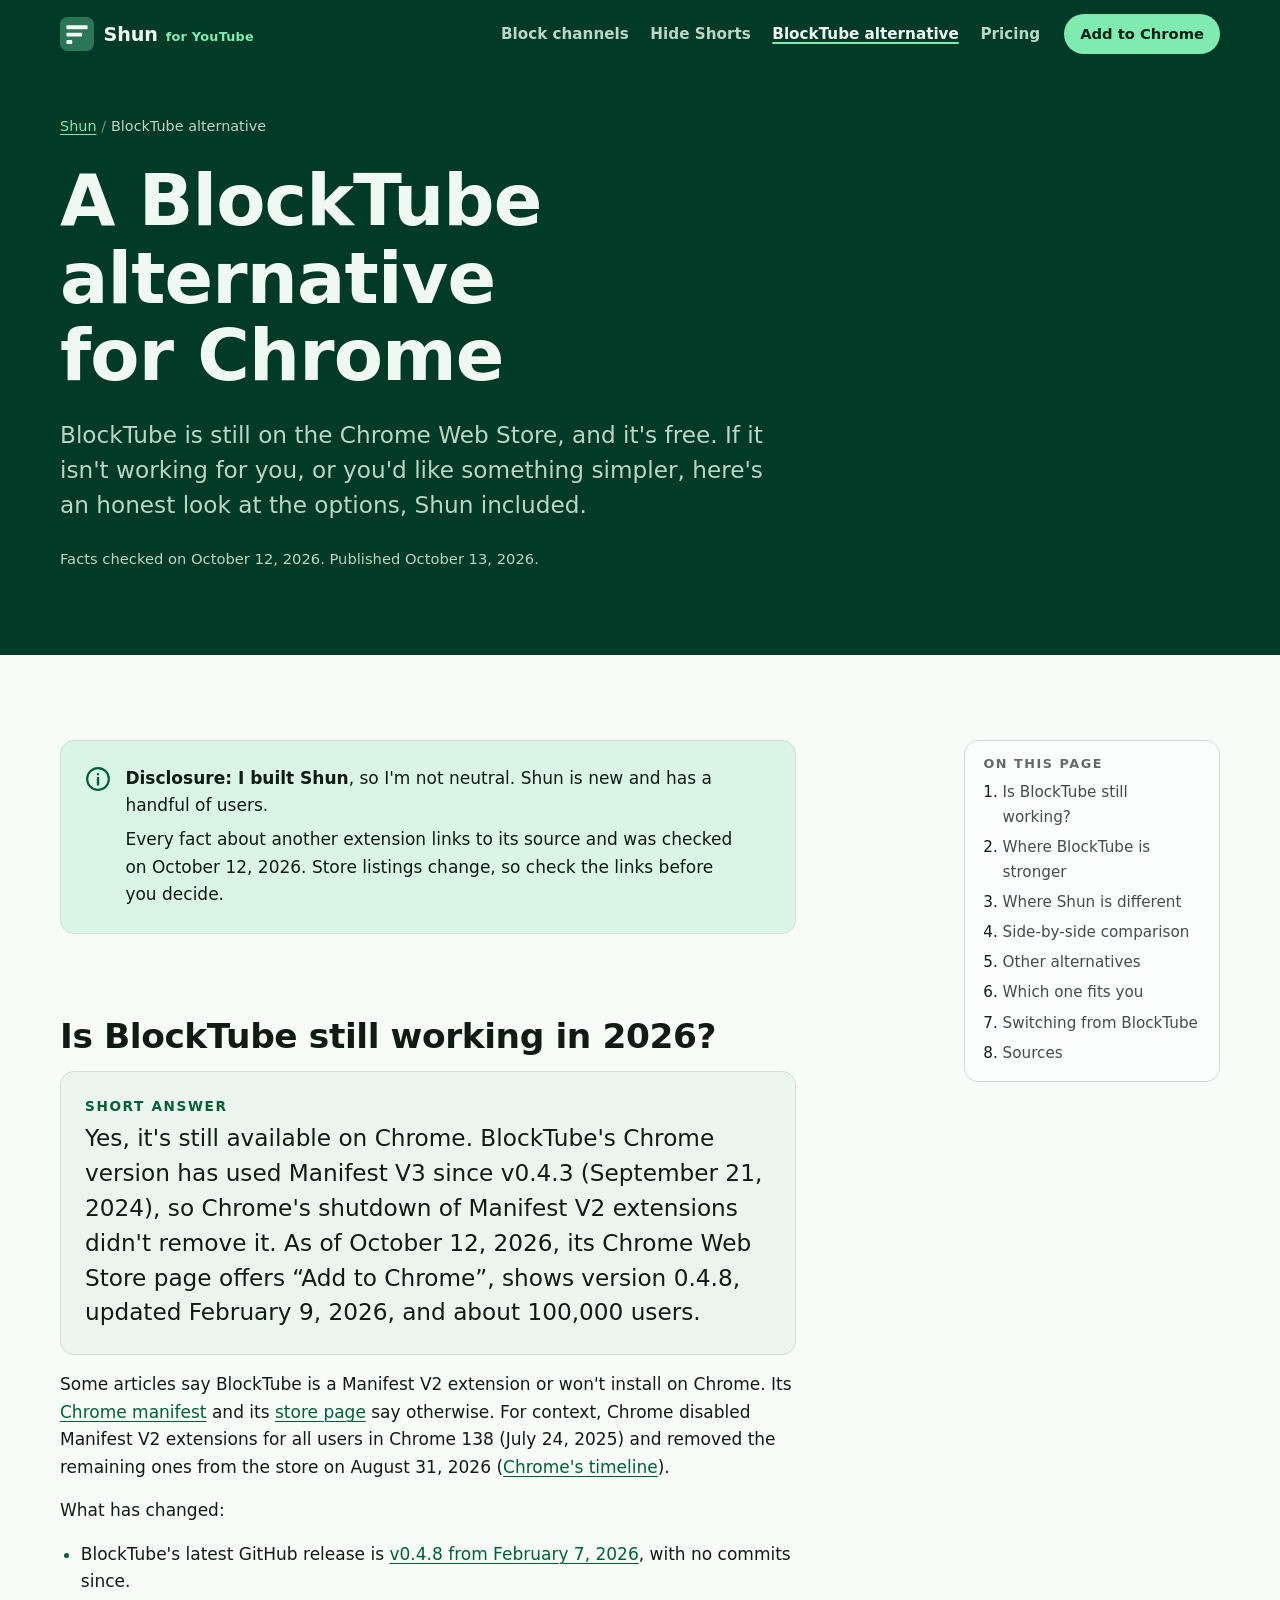
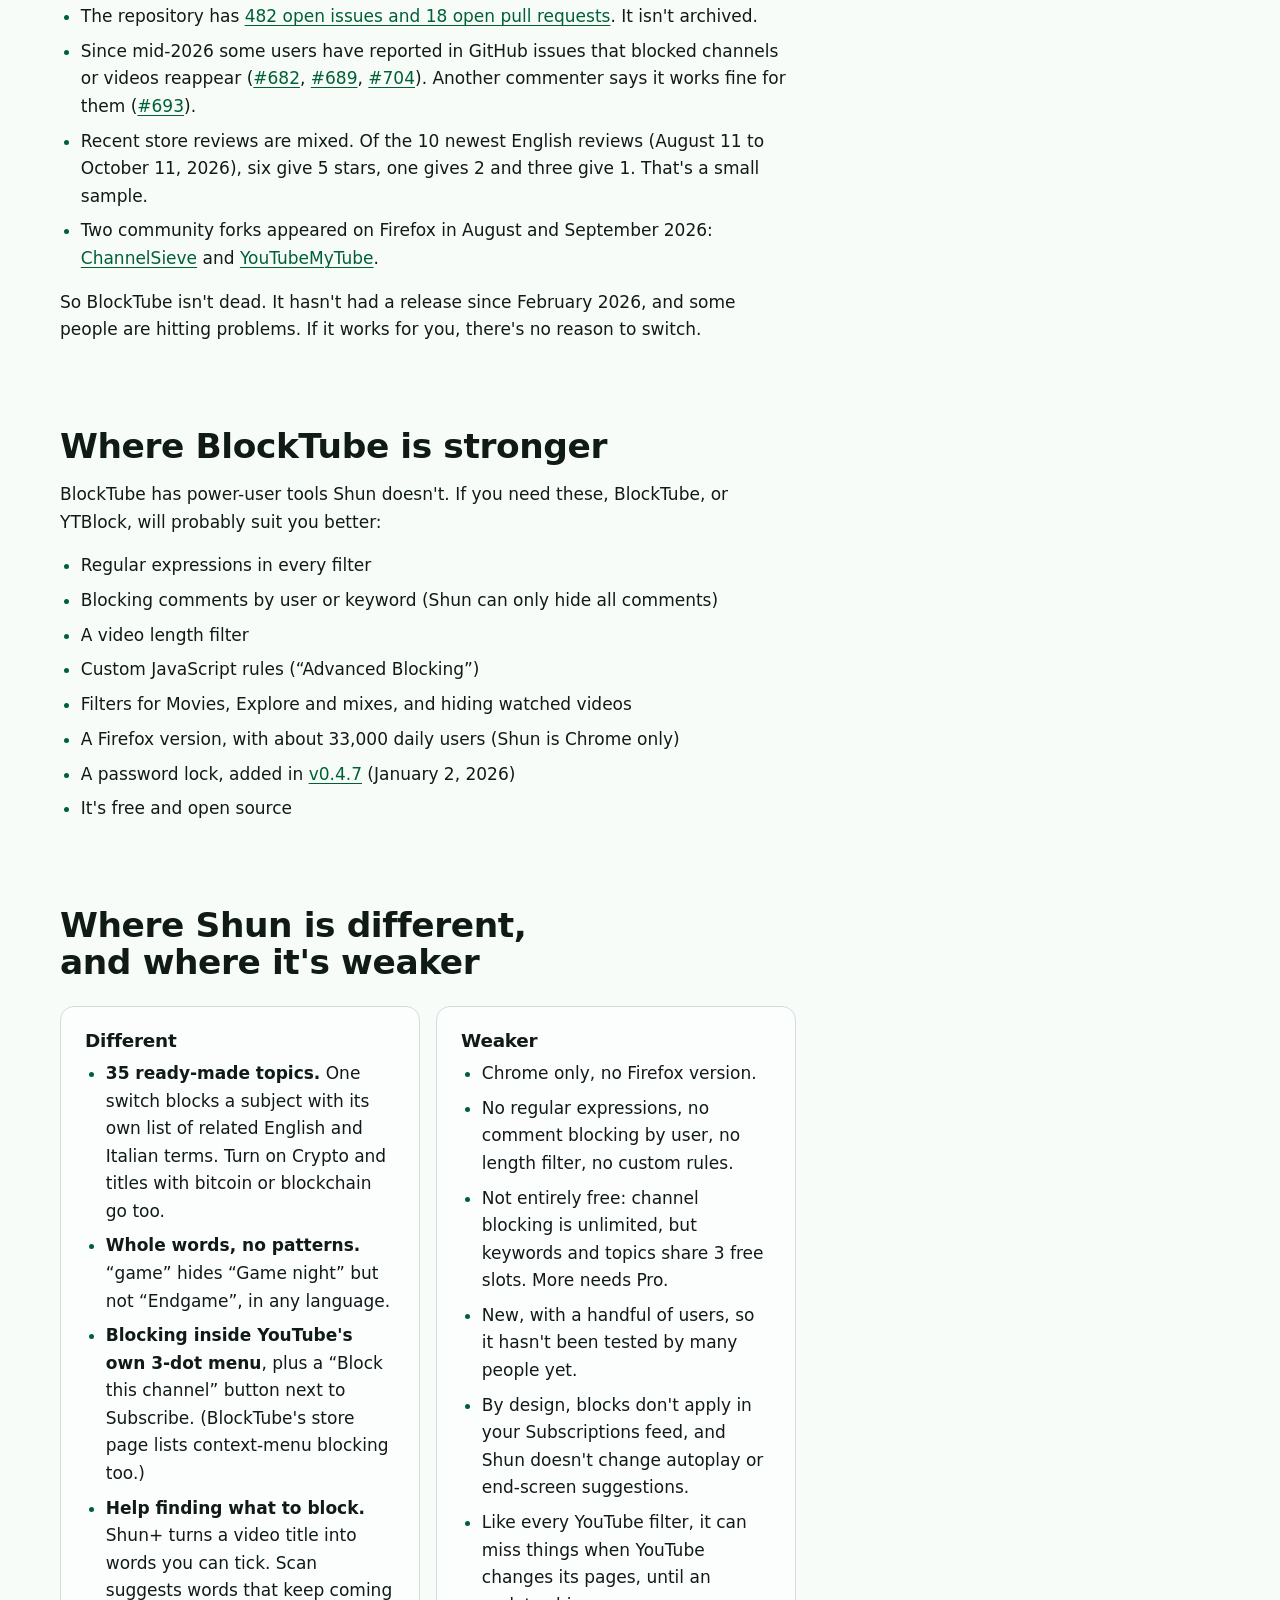
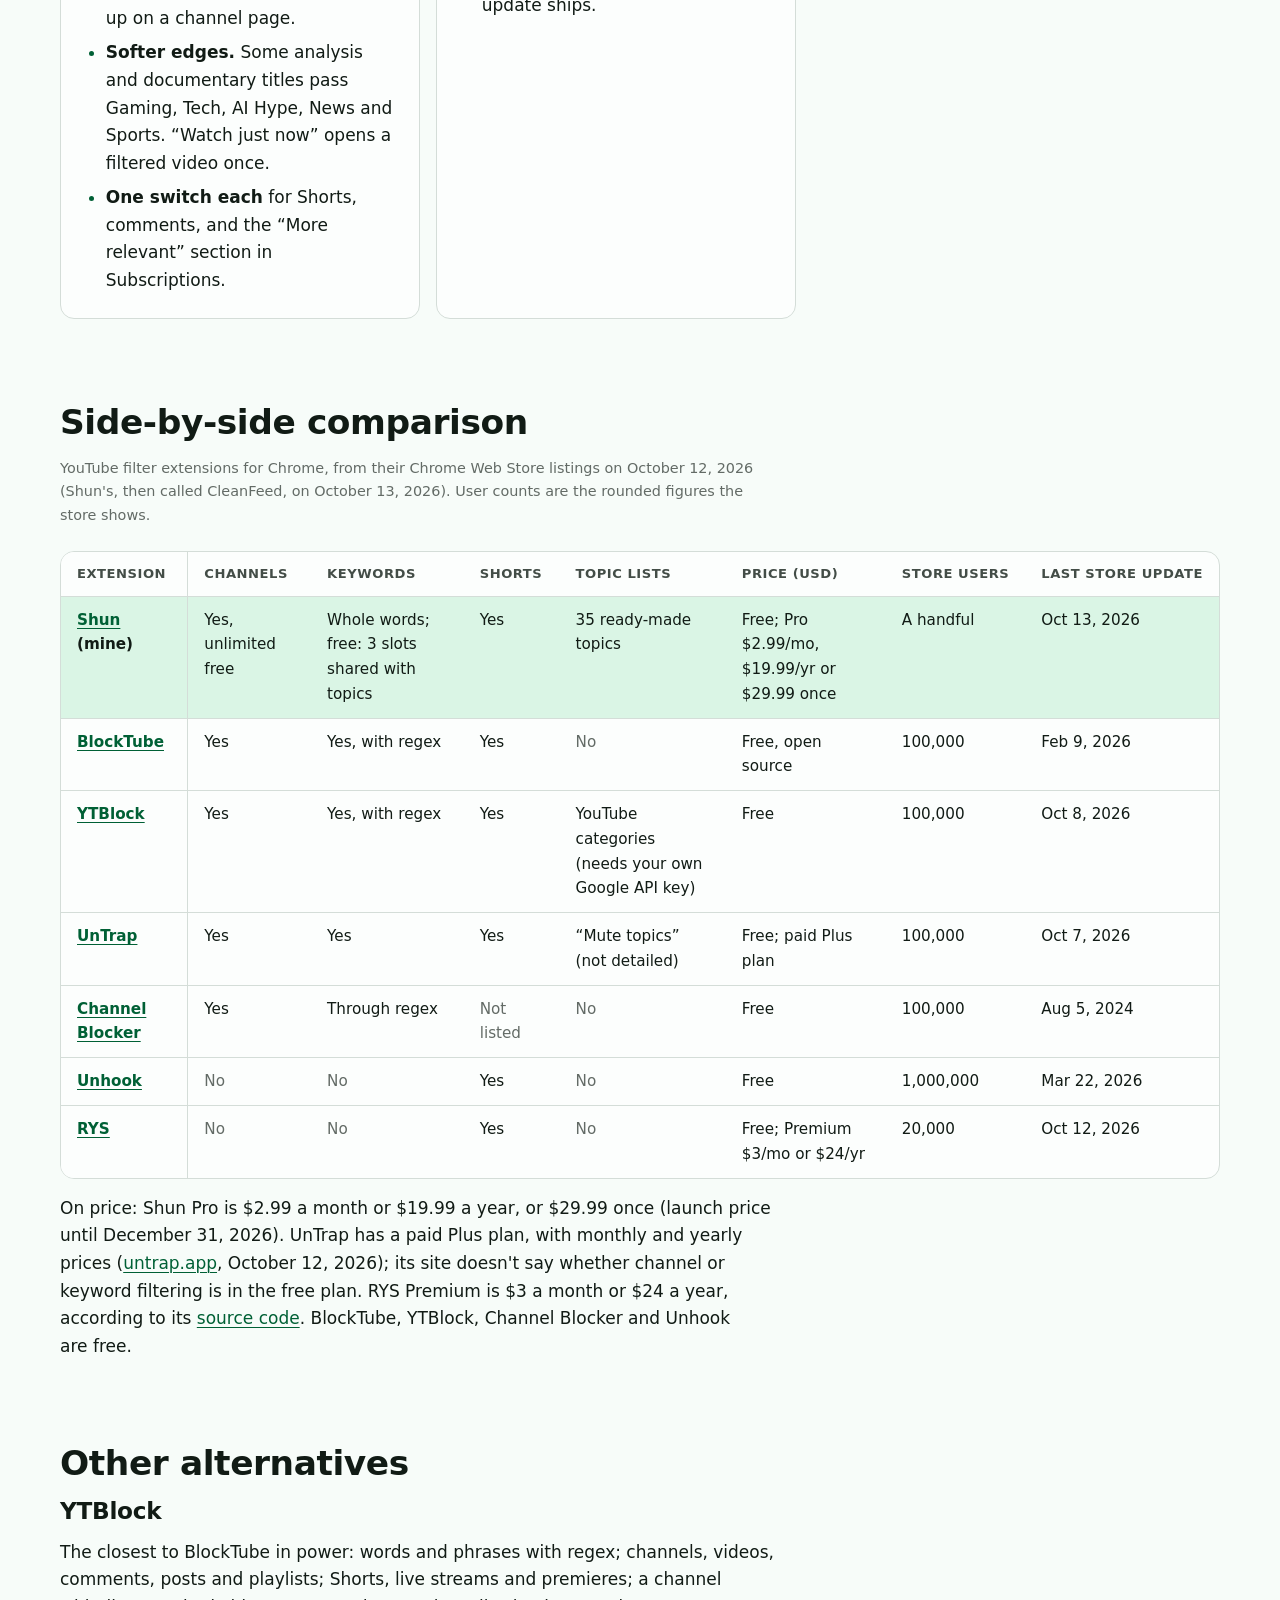
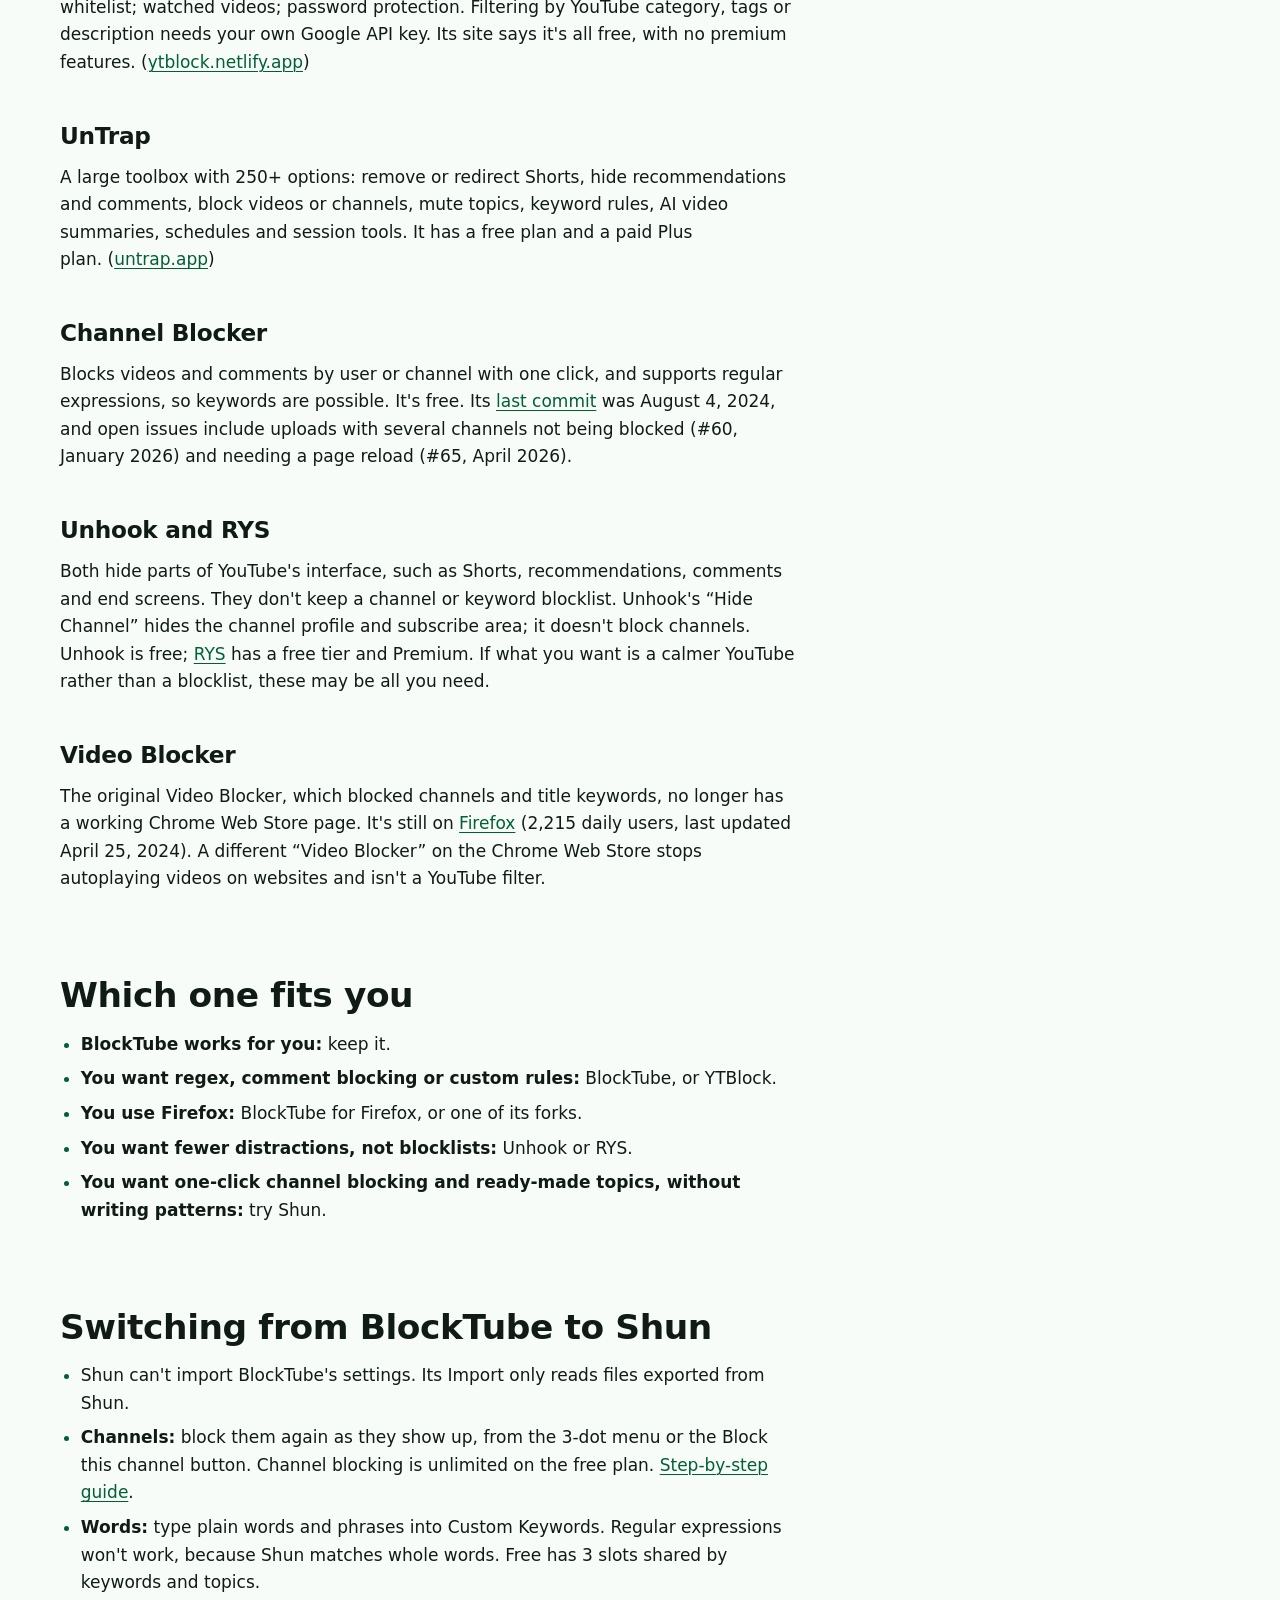
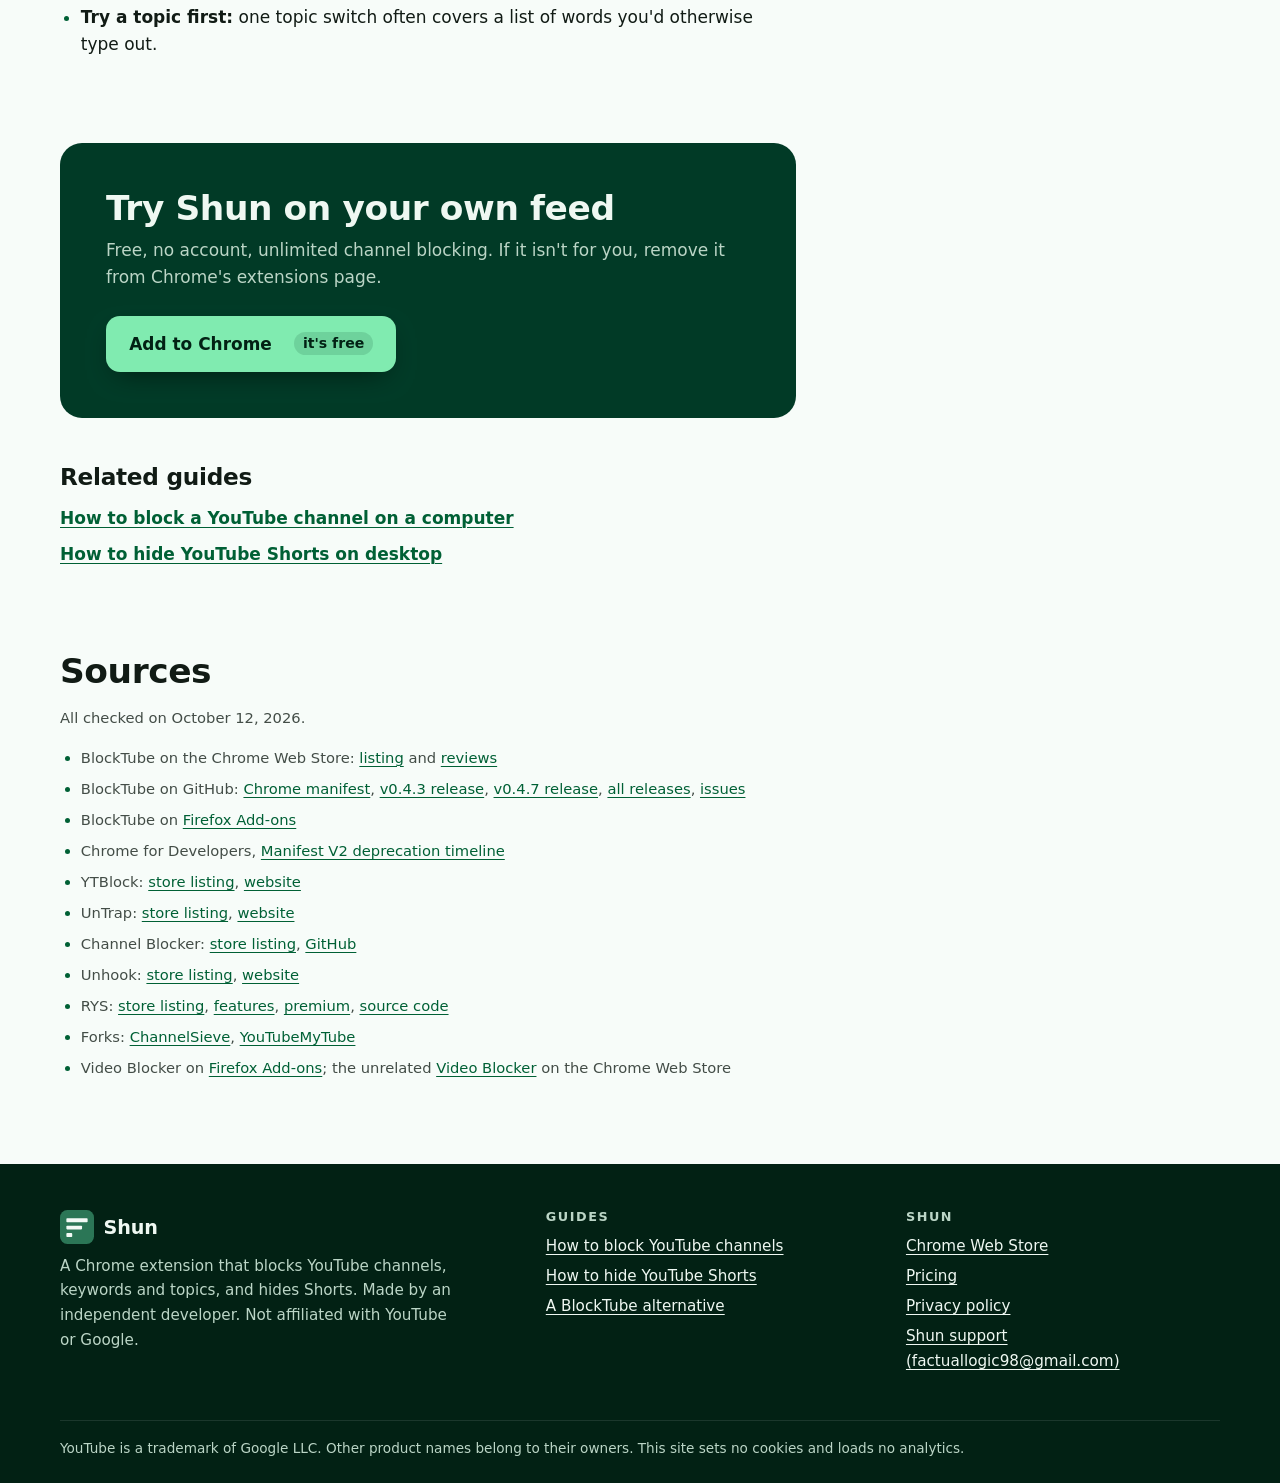
==== commit a1e0678f: "site: support contact is Shun support (factuallogic98@gmail.com)" ====
--- a/blocktube-alternative.html
+++ b/blocktube-alternative.html
@@ -310,7 +310,7 @@
             <li><a href="https://chromewebstore.google.com/detail/cleanfeed-for-youtube-blo/iikgdocegpniapcigmmgcnacfojmmnnd?utm_source=website&amp;utm_campaign=site">Chrome Web Store</a></li>
             <li><a href="./#pricing">Pricing</a></li>
             <li><a href="privacy-policy.html">Privacy policy</a></li>
-            <li><a href="mailto:shun.support@gmail.com">shun.support@gmail.com</a></li>
+            <li><a href="mailto:factuallogic98@gmail.com">Shun support (factuallogic98@gmail.com)</a></li>
           </ul>
         </div>
       </div>
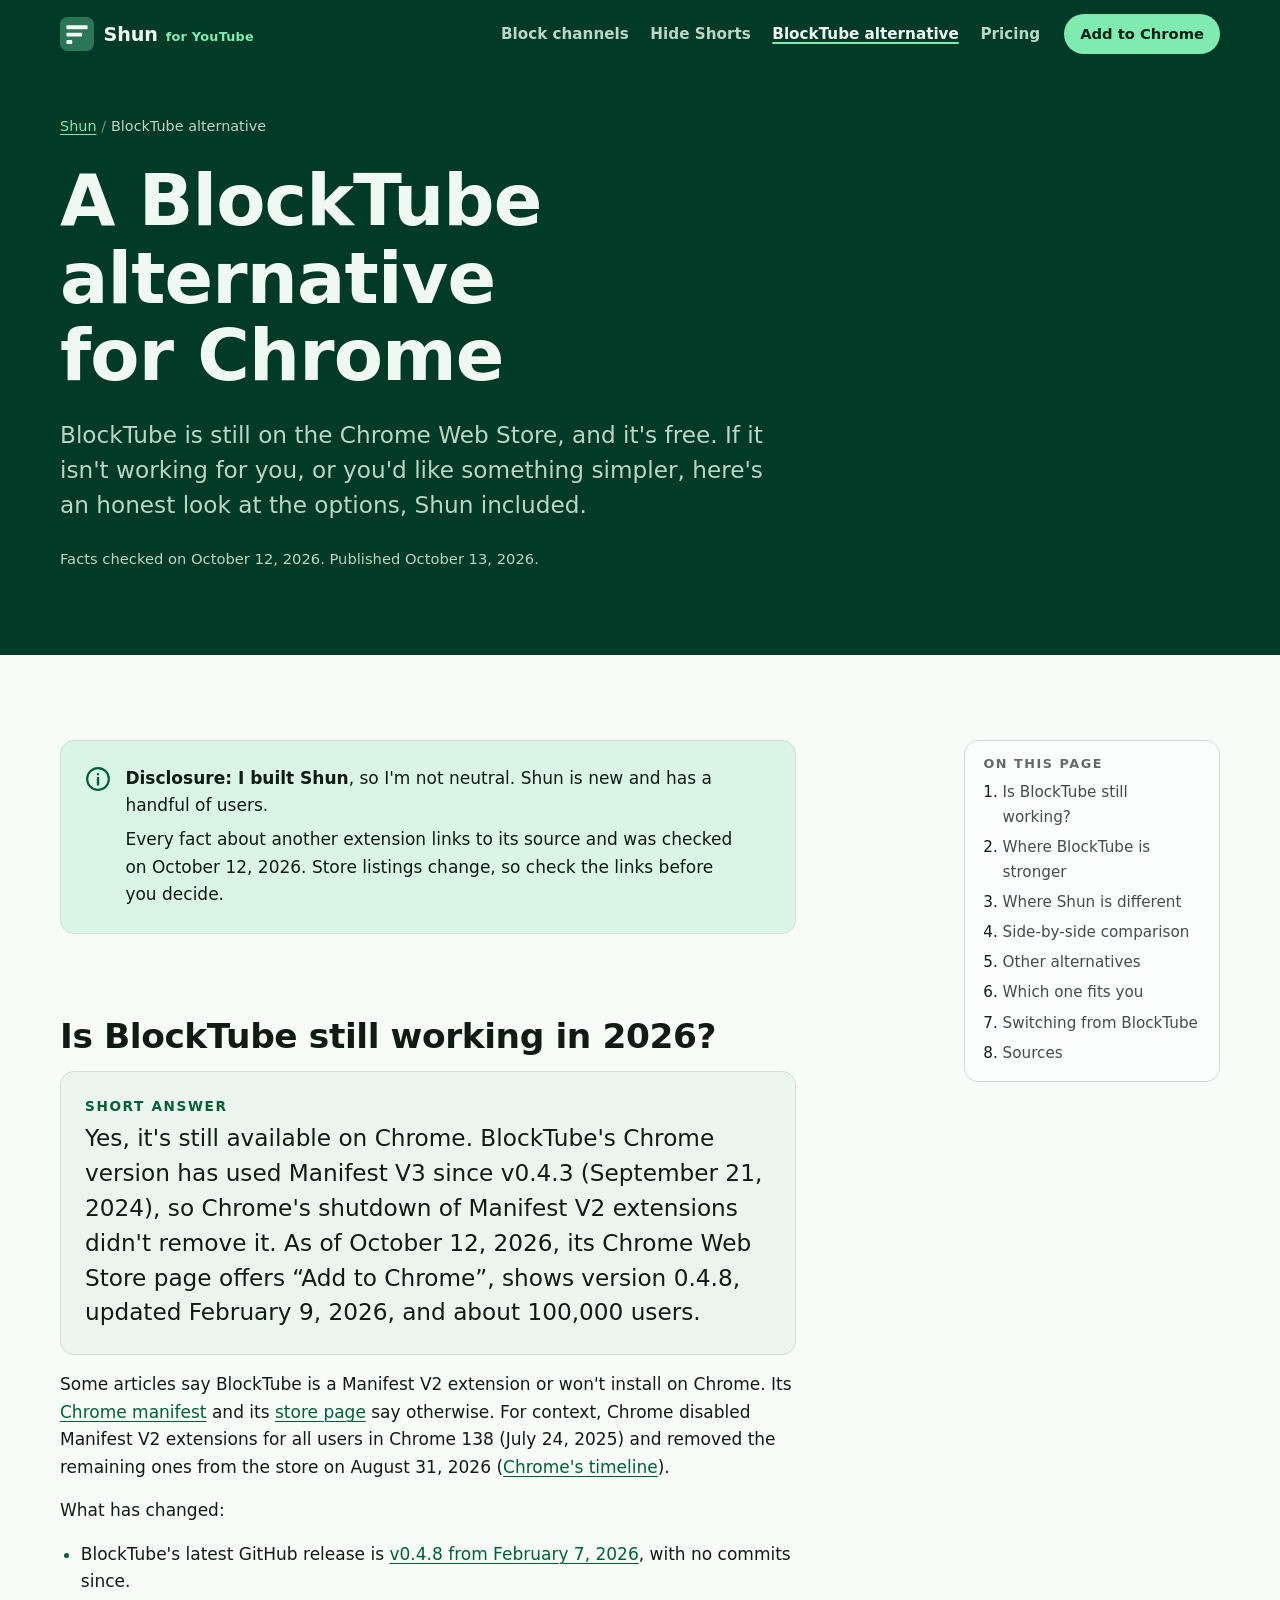
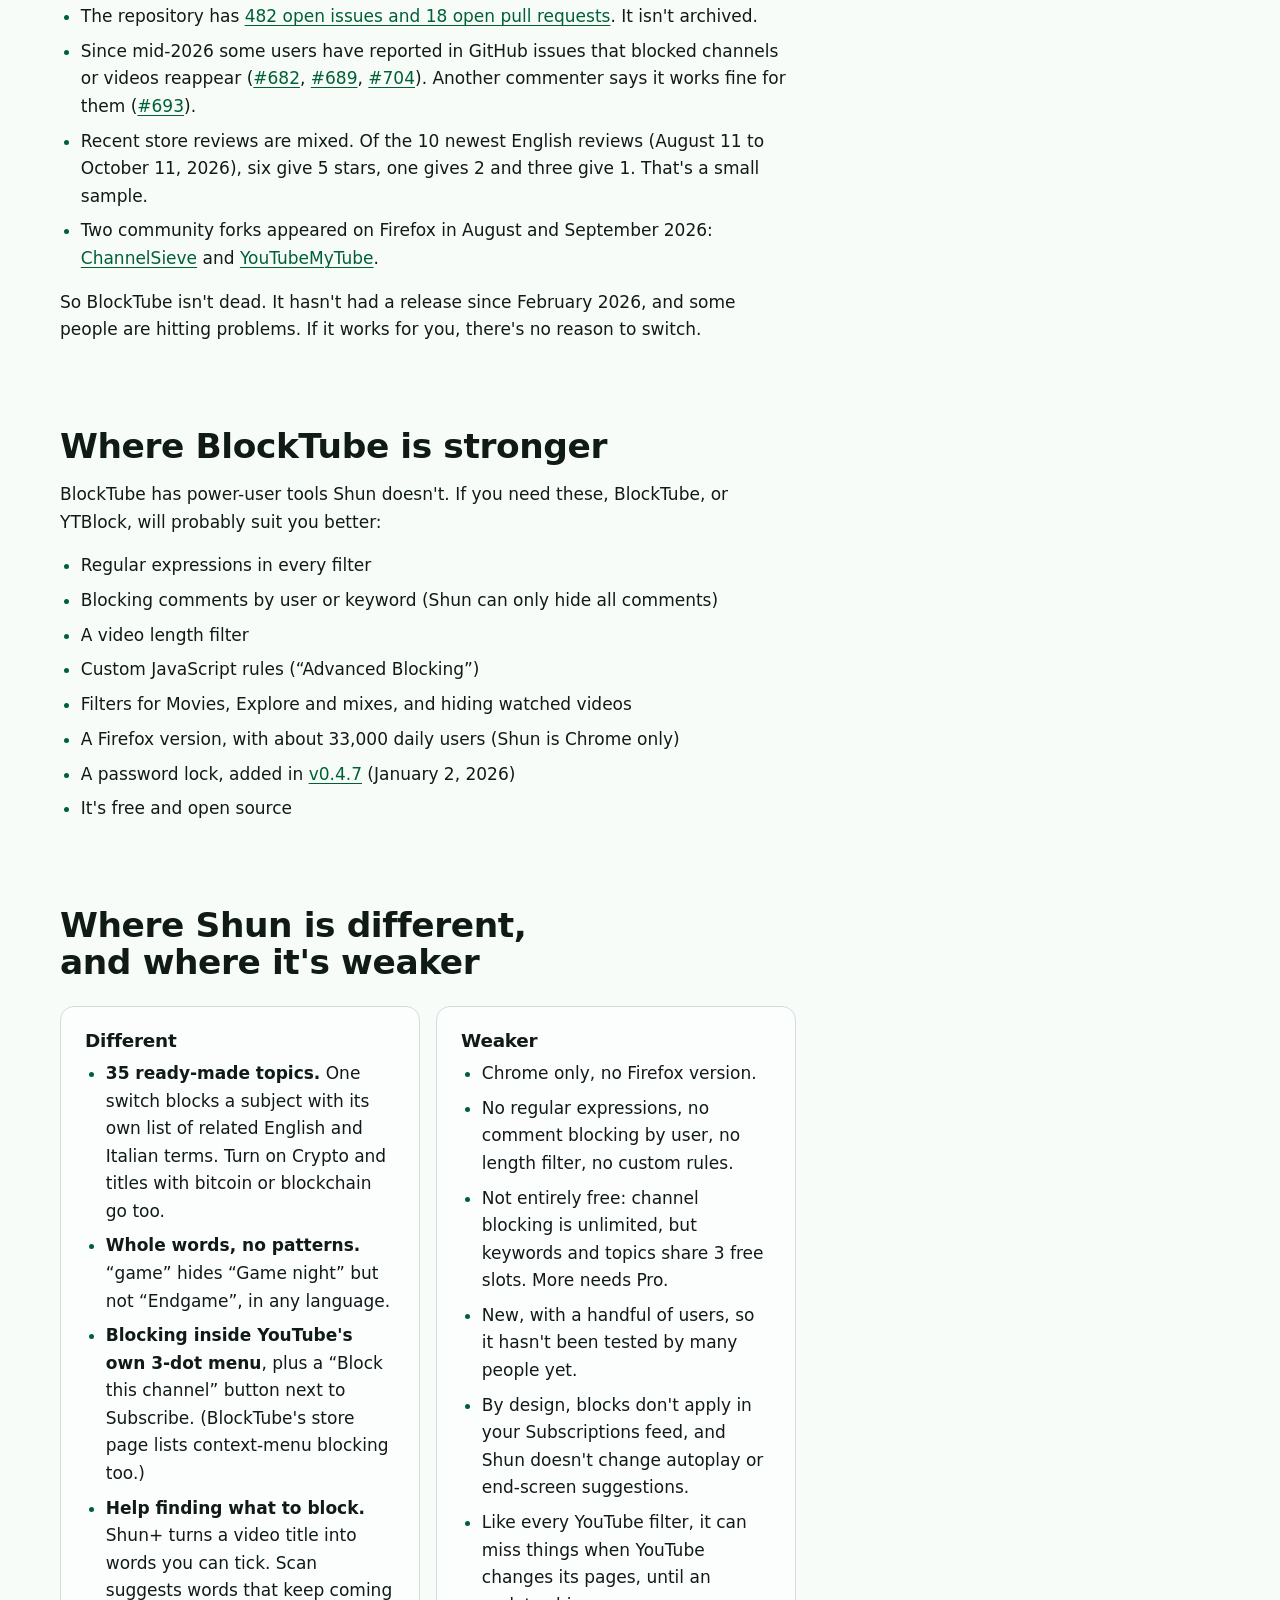
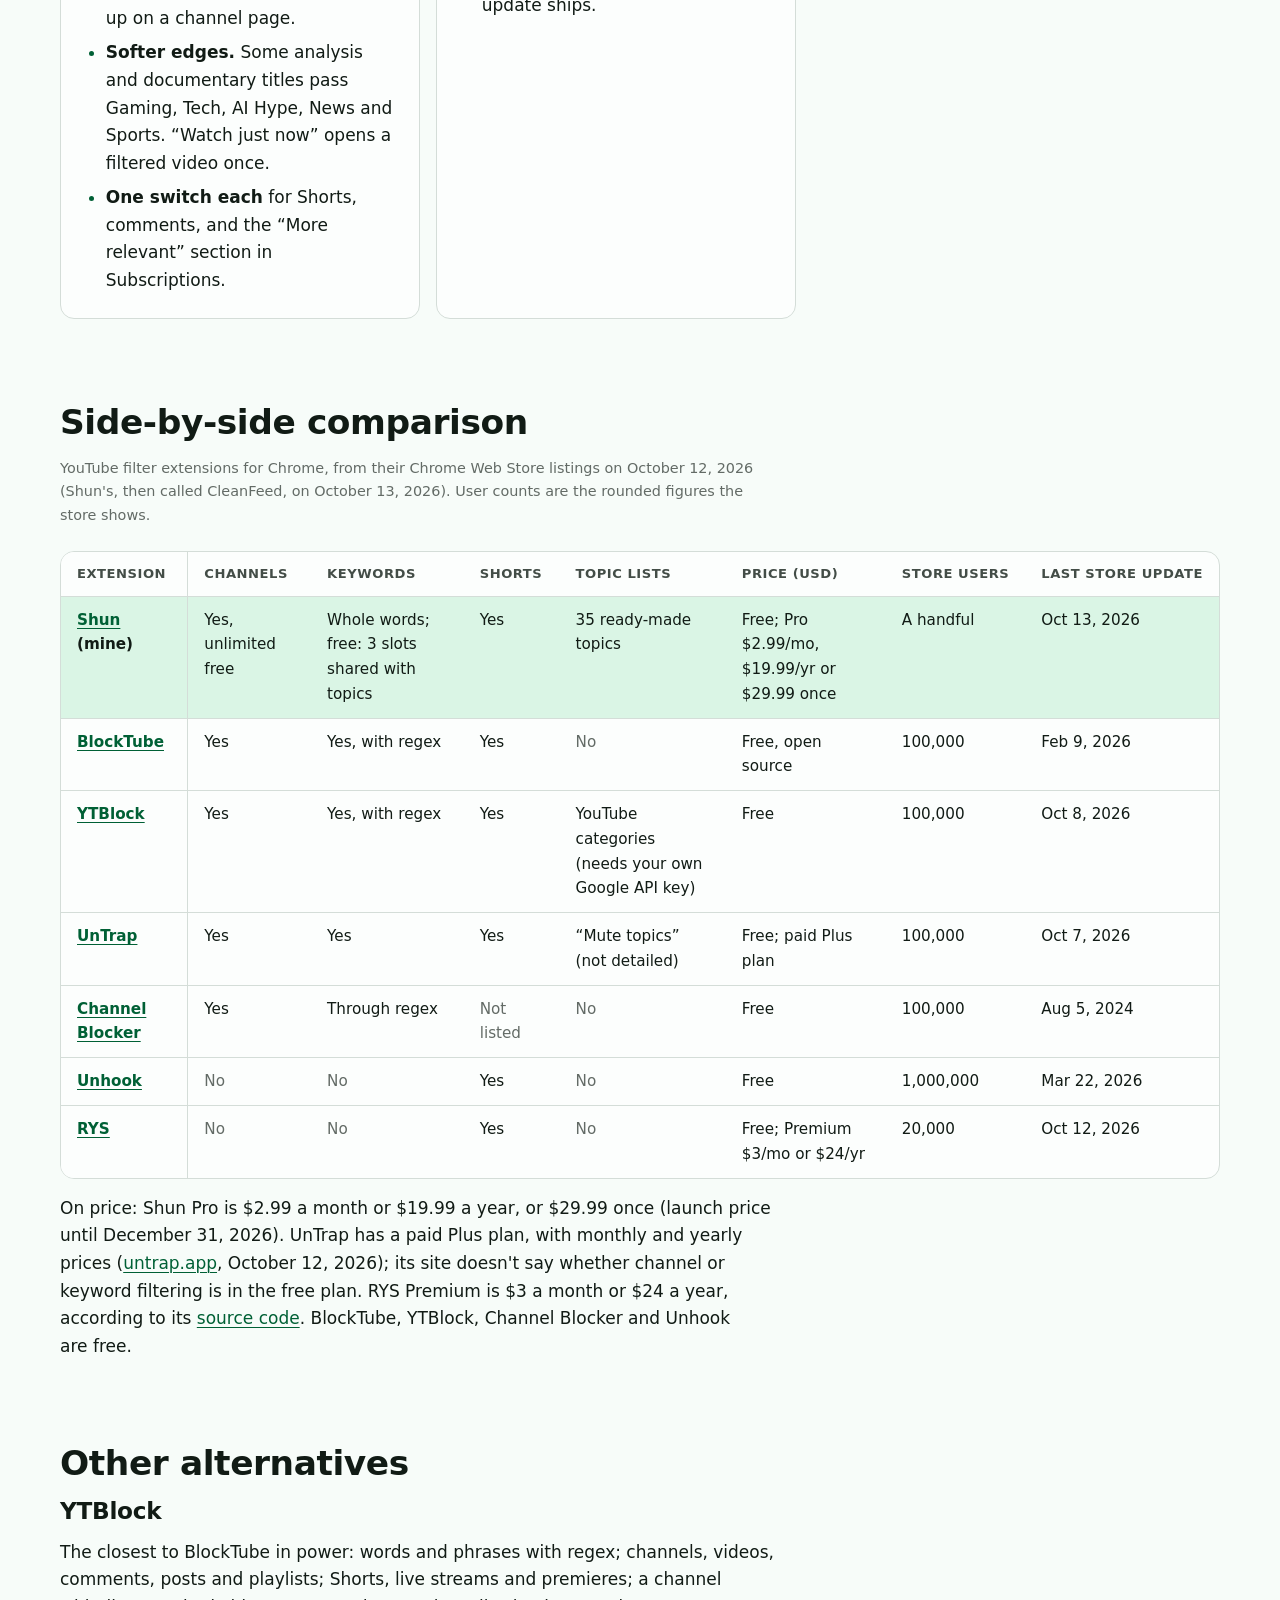
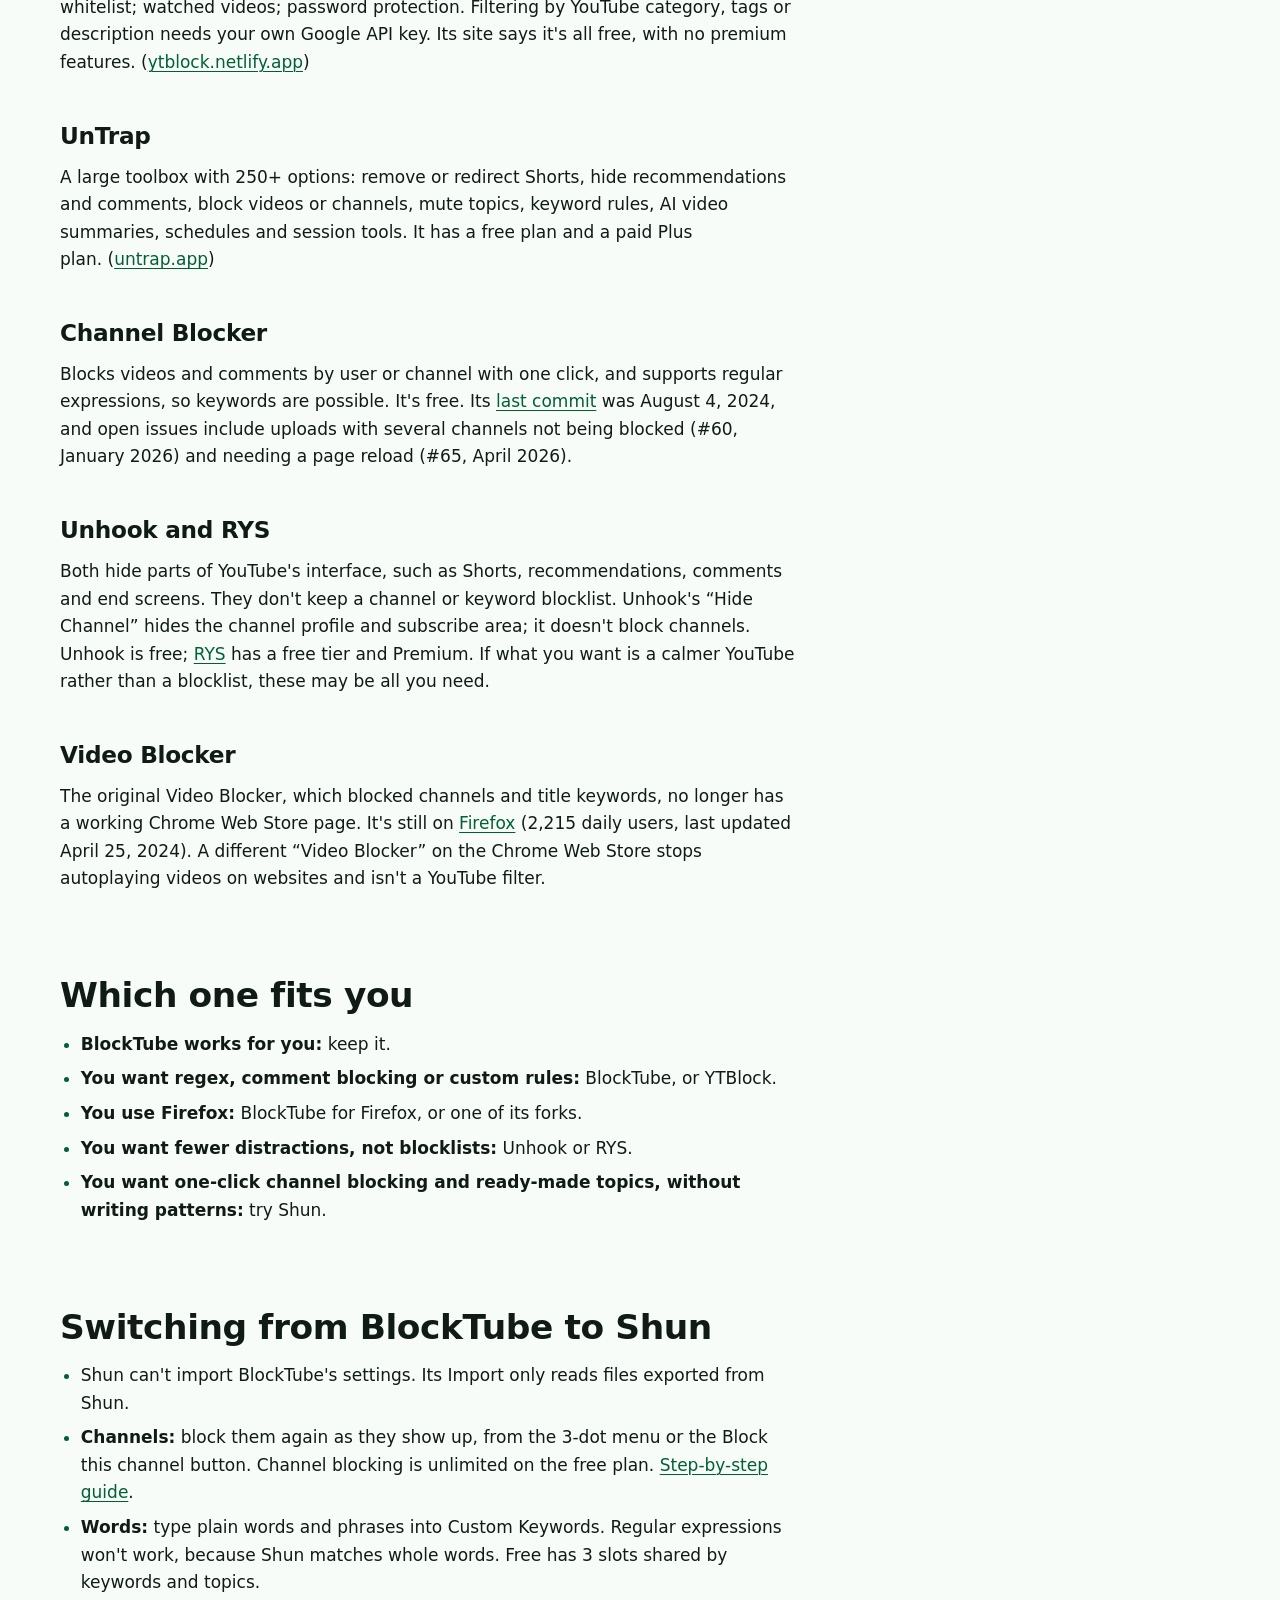
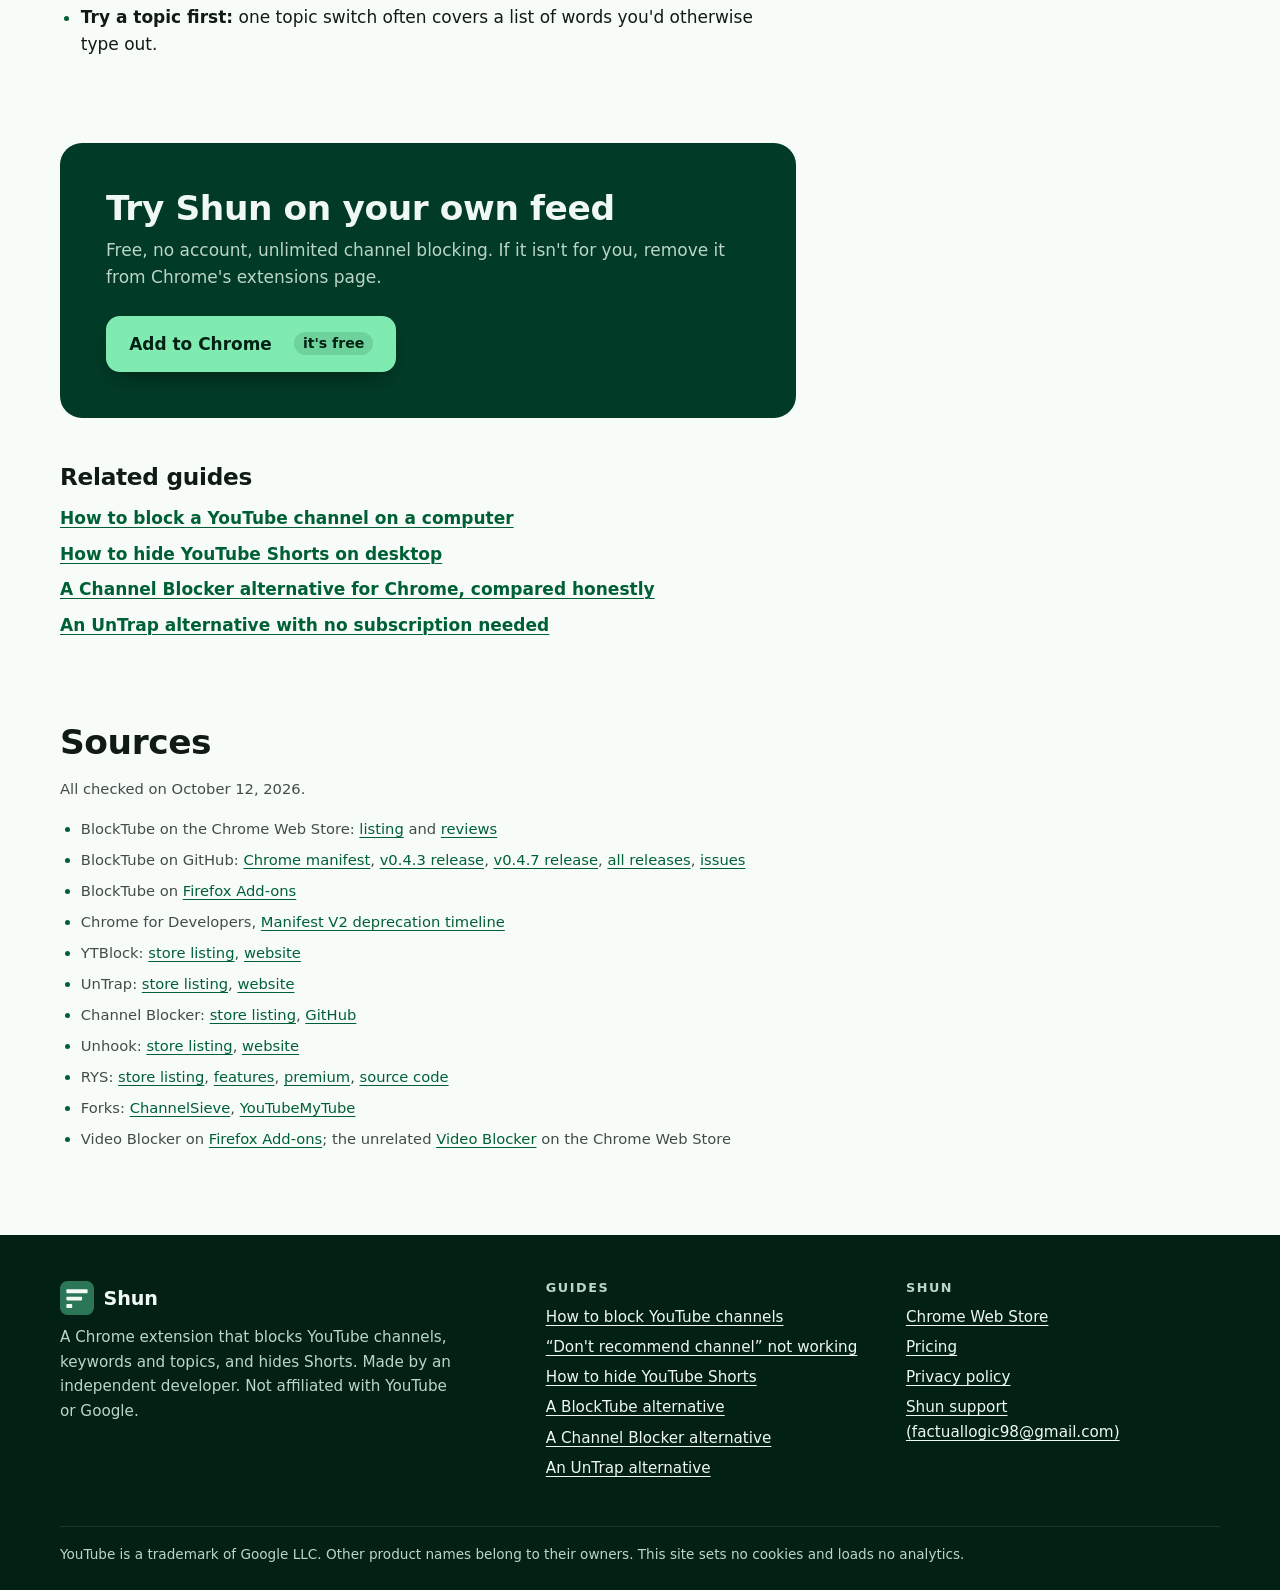
==== commit 3b73562f: "site: three new guides" ====
--- a/blocktube-alternative.html
+++ b/blocktube-alternative.html
@@ -264,6 +264,8 @@
           <ul>
             <li><a href="how-to-block-youtube-channels.html">How to block a YouTube channel on a computer</a></li>
             <li><a href="hide-youtube-shorts.html">How to hide YouTube Shorts on desktop</a></li>
+            <li><a href="channel-blocker-alternative.html">A Channel Blocker alternative for Chrome, compared honestly</a></li>
+            <li><a href="untrap-alternative.html">An UnTrap alternative with no subscription needed</a></li>
           </ul>
         </section>
 
@@ -300,8 +302,11 @@
           <h2>Guides</h2>
           <ul>
             <li><a href="how-to-block-youtube-channels.html">How to block YouTube channels</a></li>
+            <li><a href="youtube-dont-recommend-channel-not-working.html">“Don't recommend channel” not working</a></li>
             <li><a href="hide-youtube-shorts.html">How to hide YouTube Shorts</a></li>
             <li><a href="blocktube-alternative.html">A BlockTube alternative</a></li>
+            <li><a href="channel-blocker-alternative.html">A Channel Blocker alternative</a></li>
+            <li><a href="untrap-alternative.html">An UnTrap alternative</a></li>
           </ul>
         </div>
         <div>
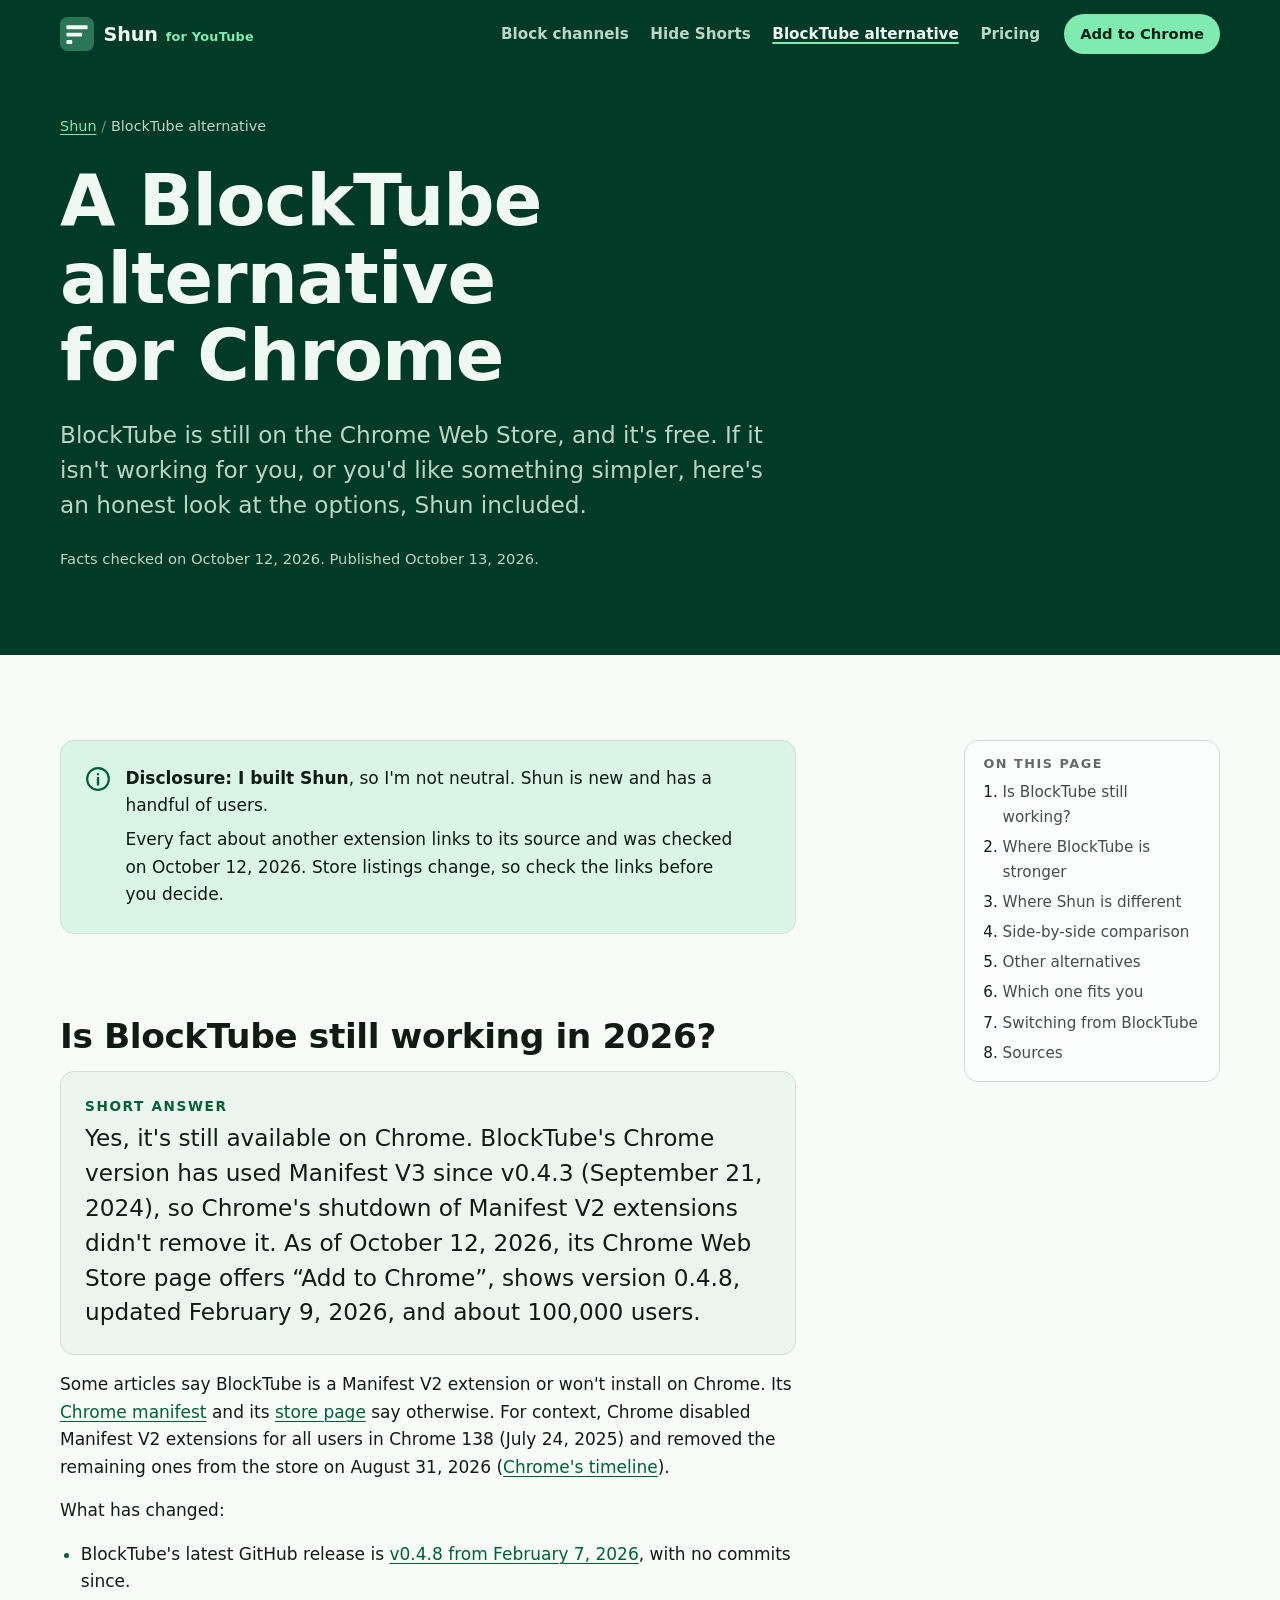
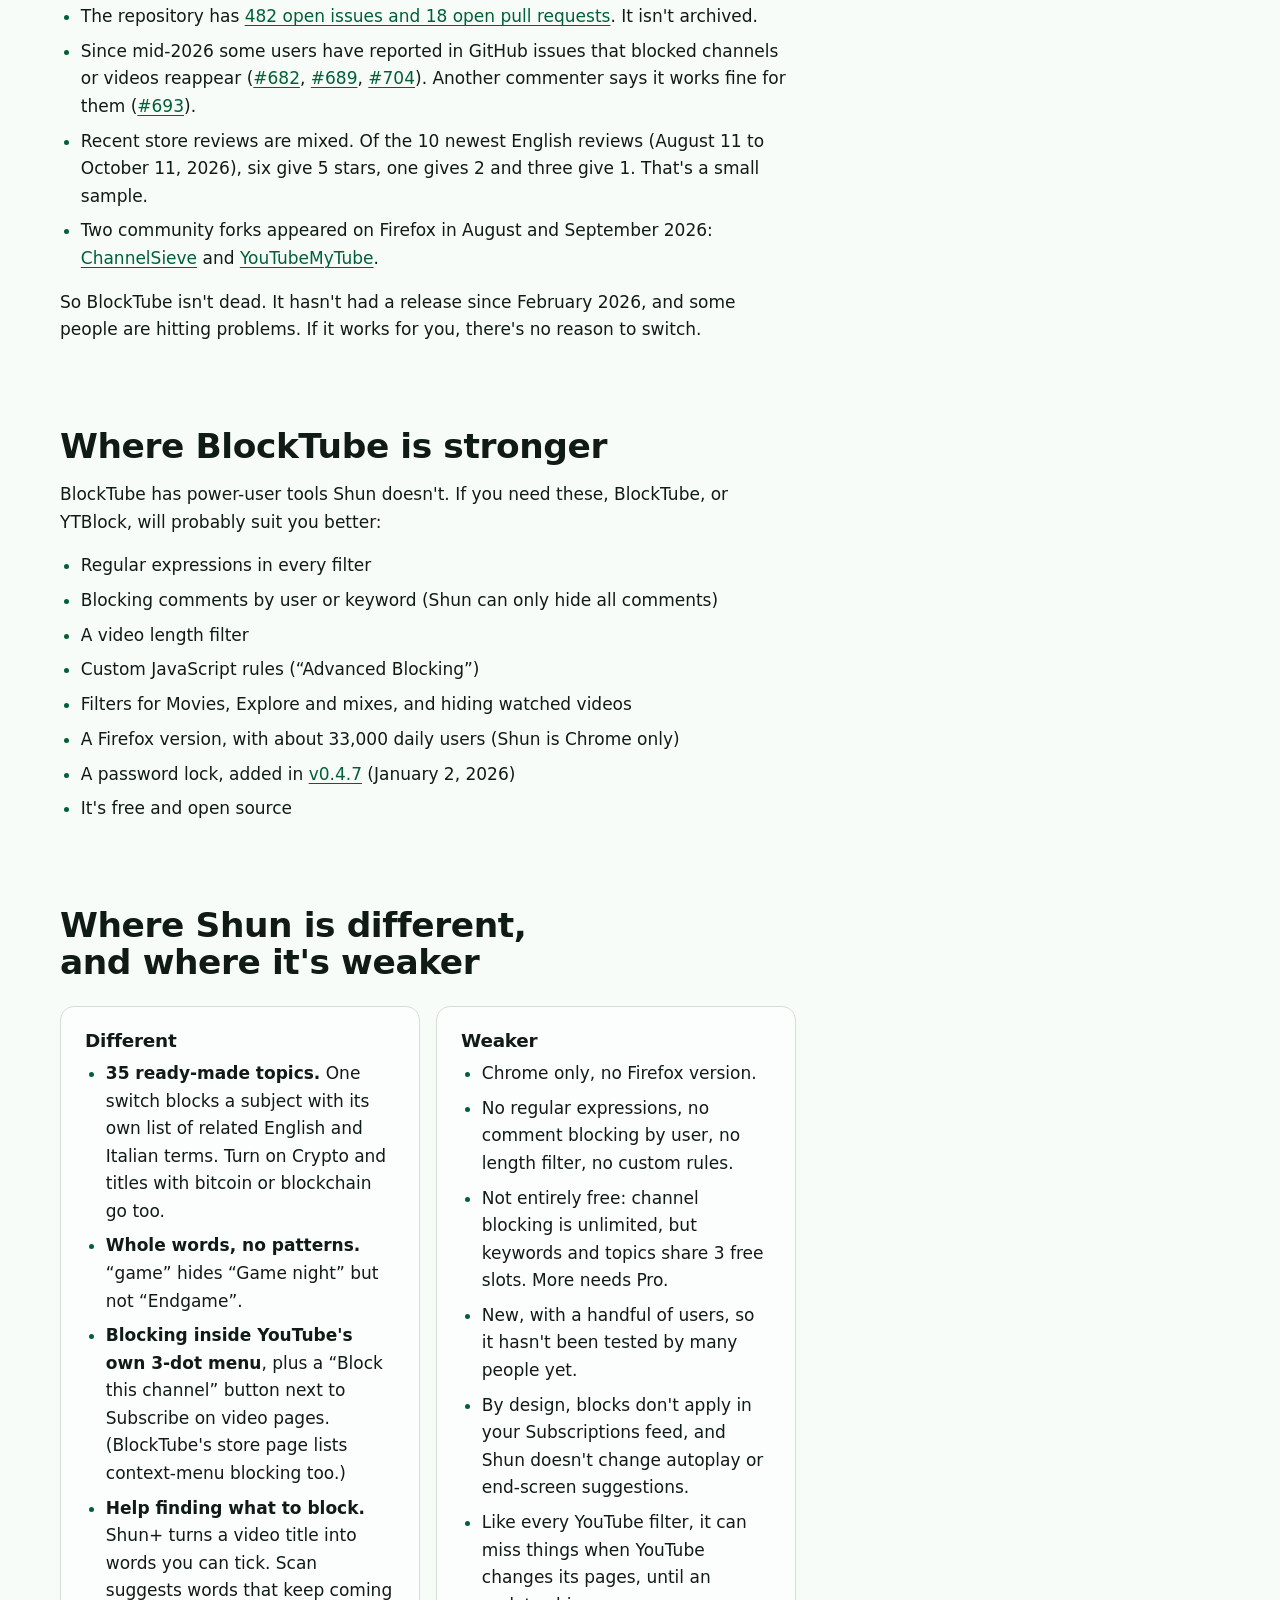
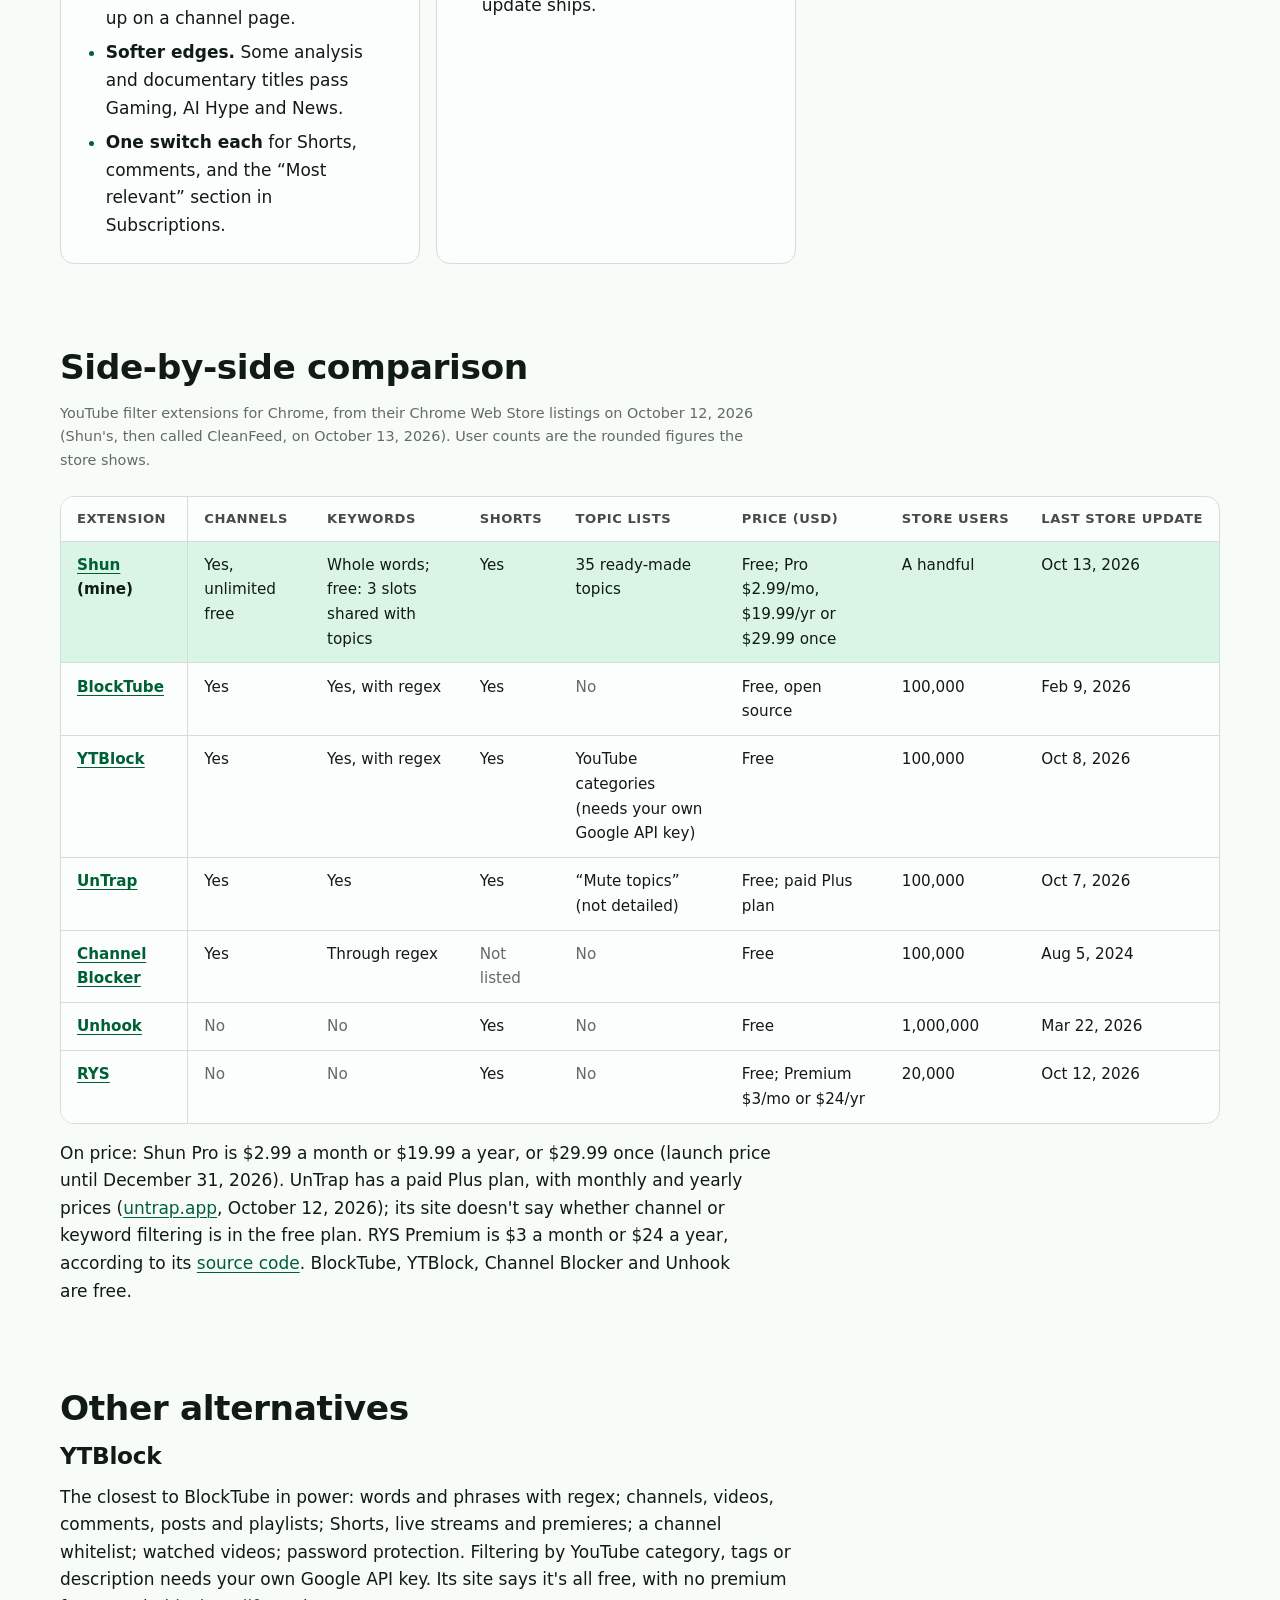
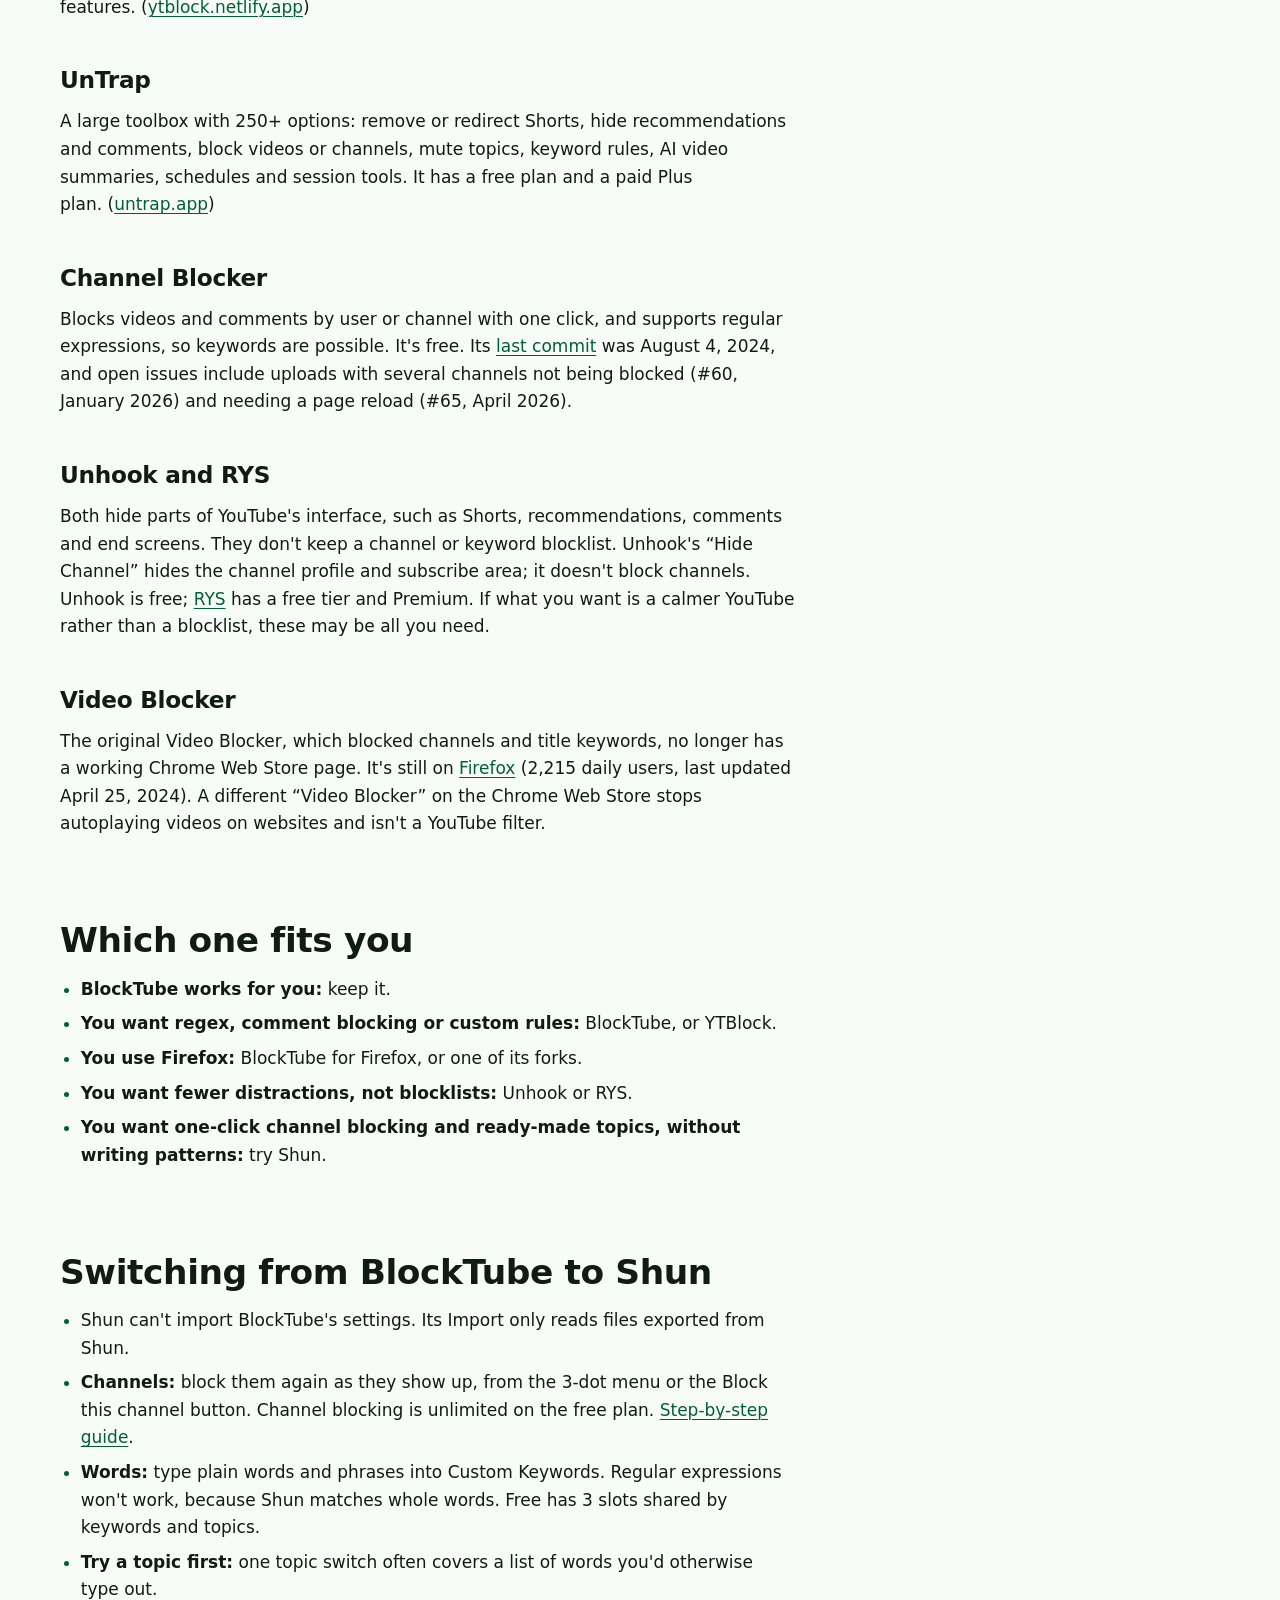
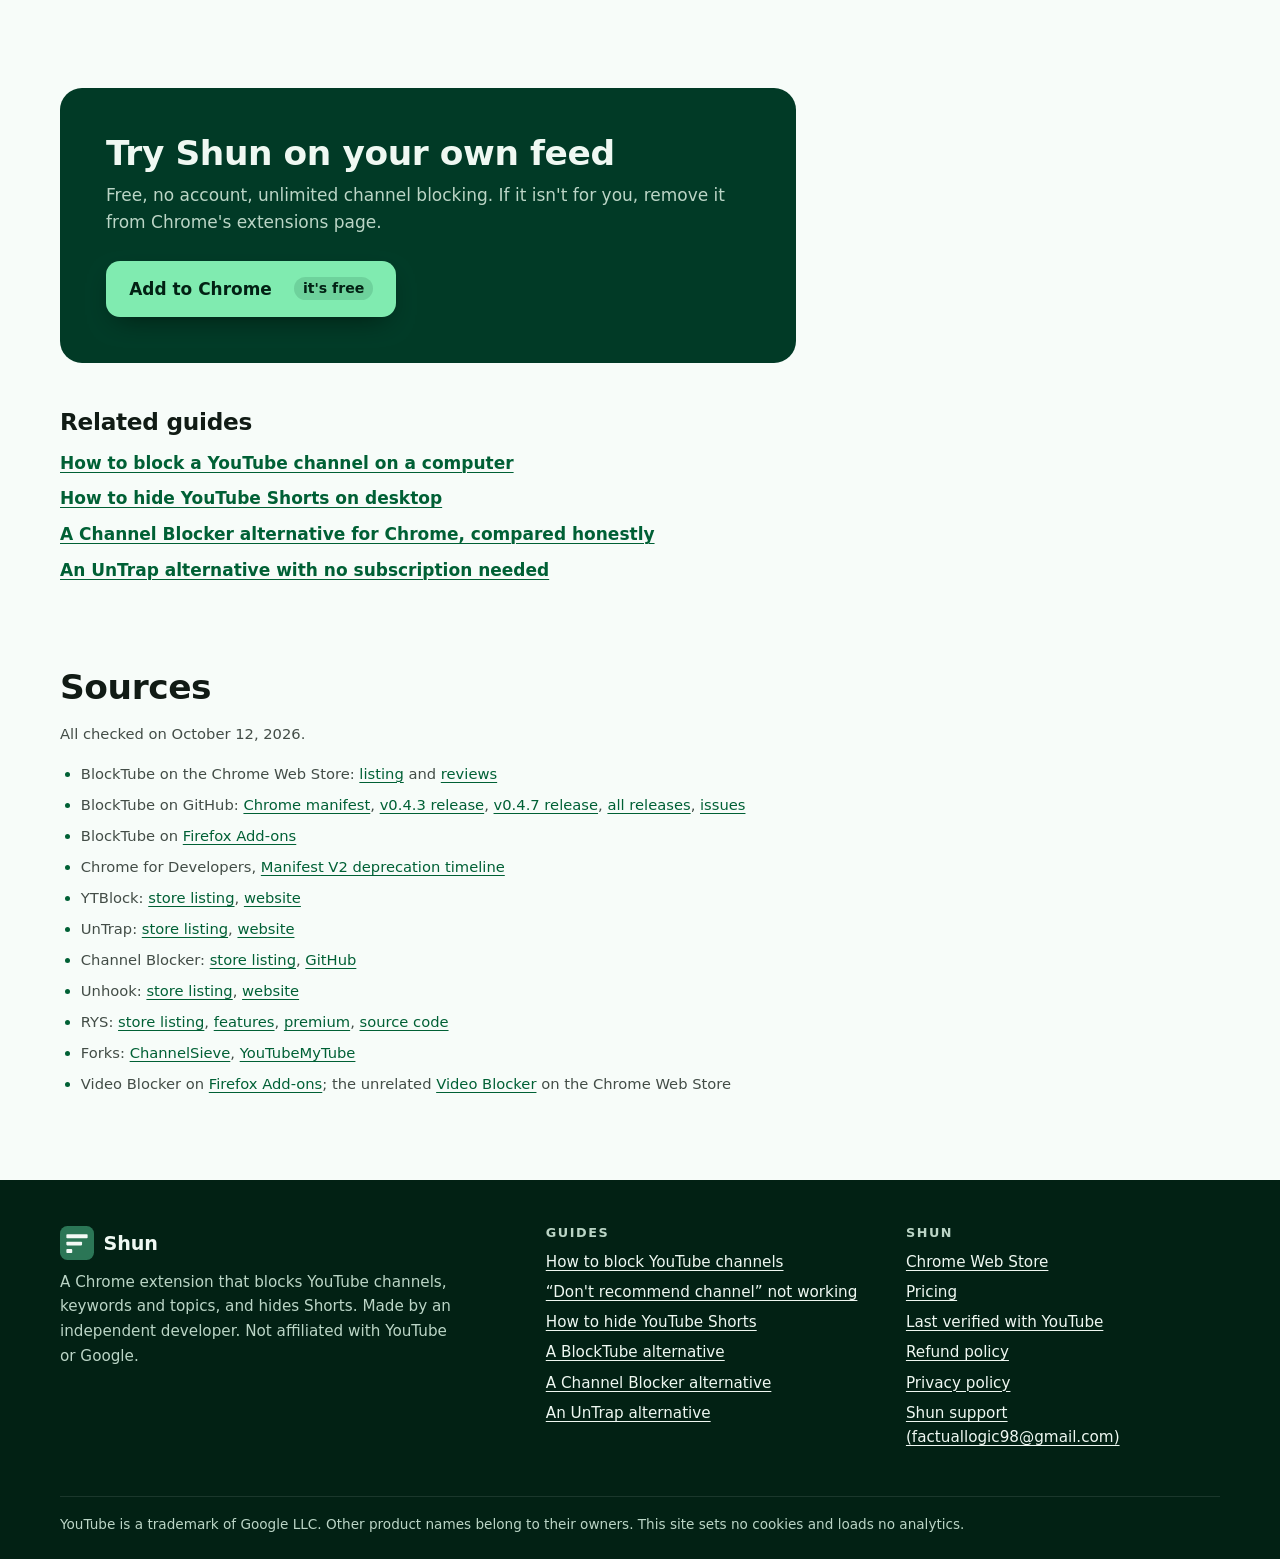
==== commit f5696a7b: "site: last-verified page, refund policy, guarantee" ====
--- a/blocktube-alternative.html
+++ b/blocktube-alternative.html
@@ -146,11 +146,11 @@
             <h3>Different</h3>
             <ul>
               <li><strong>35 ready-made topics.</strong> One switch blocks a subject with its own list of related English and Italian terms. Turn on Crypto and titles with bitcoin or blockchain go too.</li>
-              <li><strong>Whole words, no patterns.</strong> “game” hides “Game night” but not “Endgame”, in any language.</li>
-              <li><strong>Blocking inside YouTube's own 3-dot menu</strong>, plus a “Block this channel” button next to Subscribe. (BlockTube's store page lists context-menu blocking too.)</li>
+              <li><strong>Whole words, no patterns.</strong> “game” hides “Game night” but not “Endgame”.</li>
+              <li><strong>Blocking inside YouTube's own 3-dot menu</strong>, plus a “Block this channel” button next to Subscribe on video pages. (BlockTube's store page lists context-menu blocking too.)</li>
               <li><strong>Help finding what to block.</strong> Shun+ turns a video title into words you can tick. Scan suggests words that keep coming up on a channel page.</li>
-              <li><strong>Softer edges.</strong> Some analysis and documentary titles pass Gaming, Tech, AI Hype, News and Sports. “Watch just now” opens a filtered video once.</li>
-              <li><strong>One switch each</strong> for Shorts, comments, and the “More relevant” section in Subscriptions.</li>
+              <li><strong>Softer edges.</strong> Some analysis and documentary titles pass Gaming, AI Hype and News.</li>
+              <li><strong>One switch each</strong> for Shorts, comments, and the “Most relevant” section in Subscriptions.</li>
             </ul>
           </div>
           <div>
@@ -314,6 +314,8 @@
           <ul>
             <li><a href="https://chromewebstore.google.com/detail/cleanfeed-for-youtube-blo/iikgdocegpniapcigmmgcnacfojmmnnd?utm_source=website&amp;utm_campaign=site">Chrome Web Store</a></li>
             <li><a href="./#pricing">Pricing</a></li>
+            <li><a href="last-verified.html">Last verified with YouTube</a></li>
+            <li><a href="refund-policy.html">Refund policy</a></li>
             <li><a href="privacy-policy.html">Privacy policy</a></li>
             <li><a href="mailto:factuallogic98@gmail.com">Shun support (factuallogic98@gmail.com)</a></li>
           </ul>
--- a/assets/site.css
+++ b/assets/site.css
@@ -334,6 +334,8 @@
 .prices .highlight { border-color: var(--mint); }
 .fine { margin-top: var(--space-m); font-size: 0.9rem; color: var(--text-3); max-width: 50rem; }
 .plan-pro .fine { color: var(--on-forest-2); }
+.guarantee { margin-top: var(--space-m); padding: 0.85rem 1rem; border: 1px dashed var(--mint); border-radius: var(--radius-m); font-size: 0.95rem; line-height: 1.5; color: var(--on-forest); max-width: 50rem; }
+.guarantee strong { color: var(--mint); }
 
 /* ── Tables ─────────────────────────────────────────────────────────── */
 .table-wrap { margin-top: var(--space-m); overflow-x: auto; border: 1px solid var(--border); border-radius: var(--radius-m); background: var(--surface); }
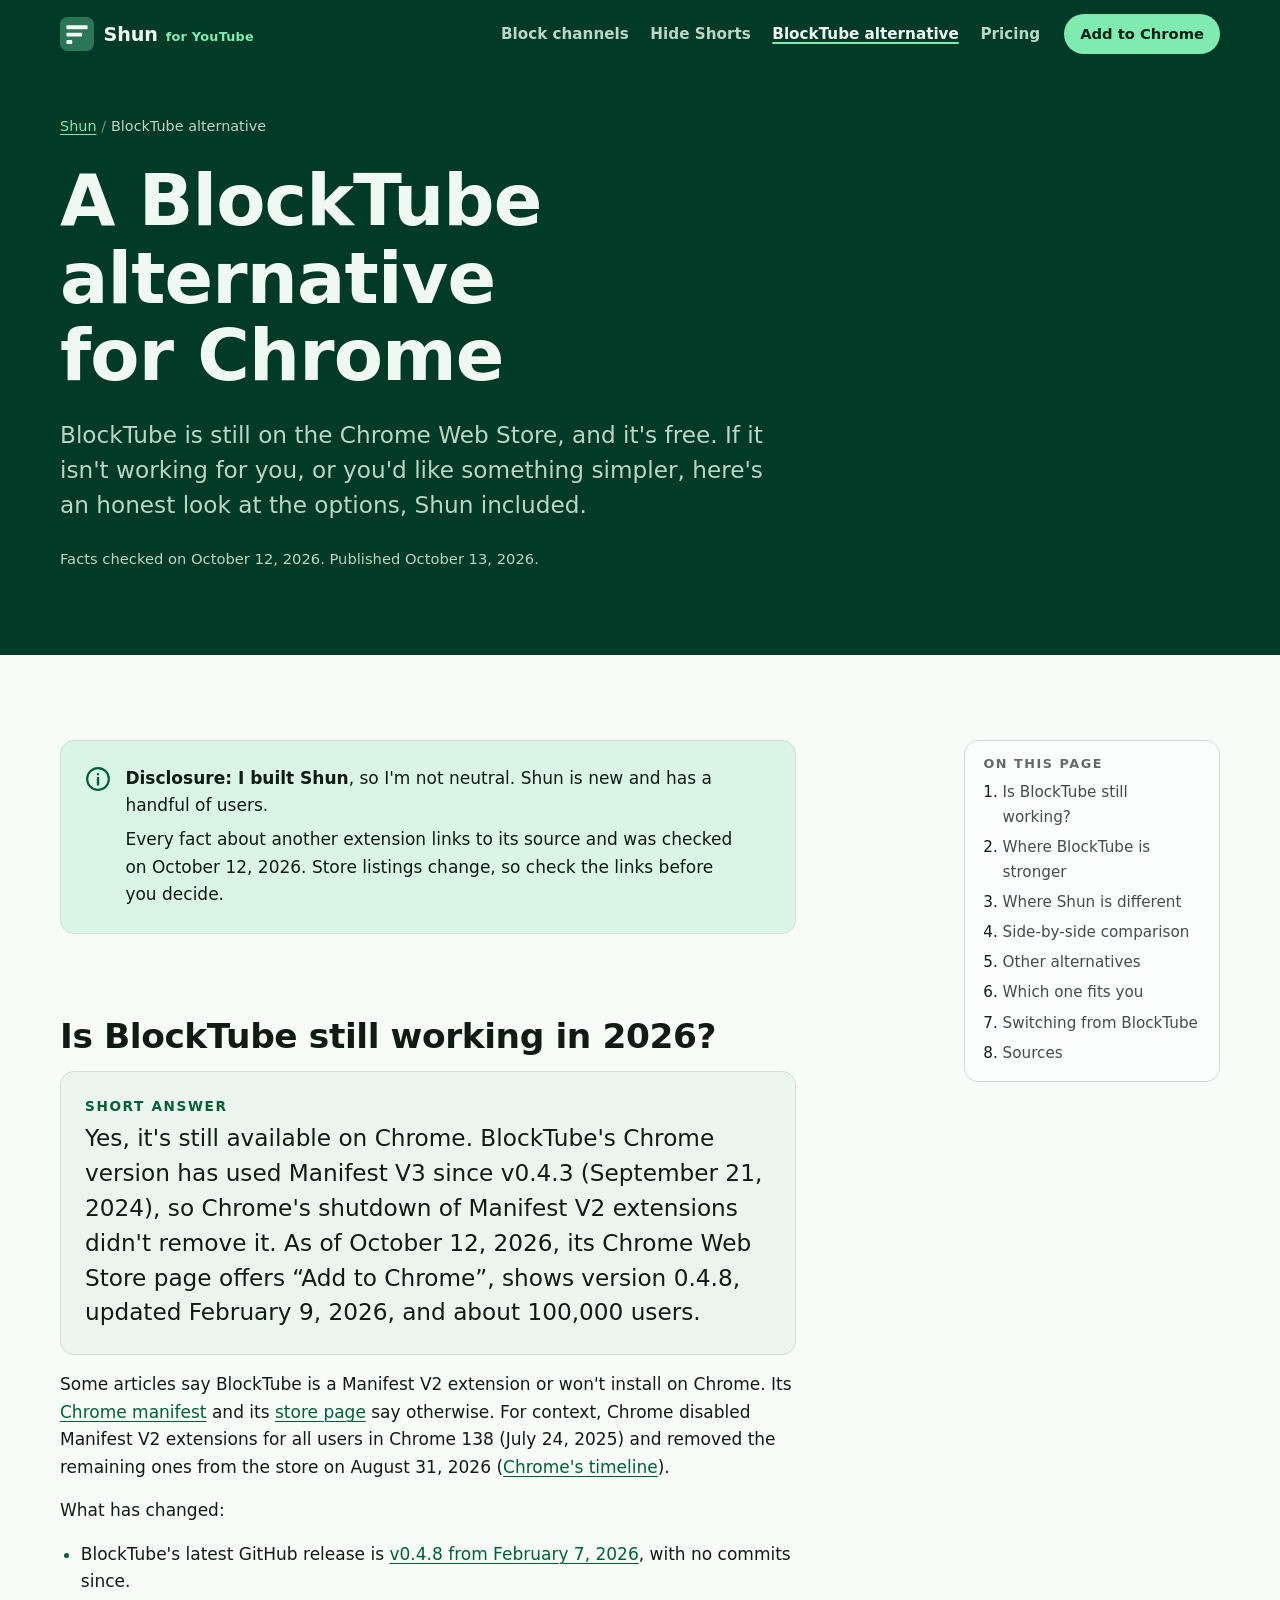
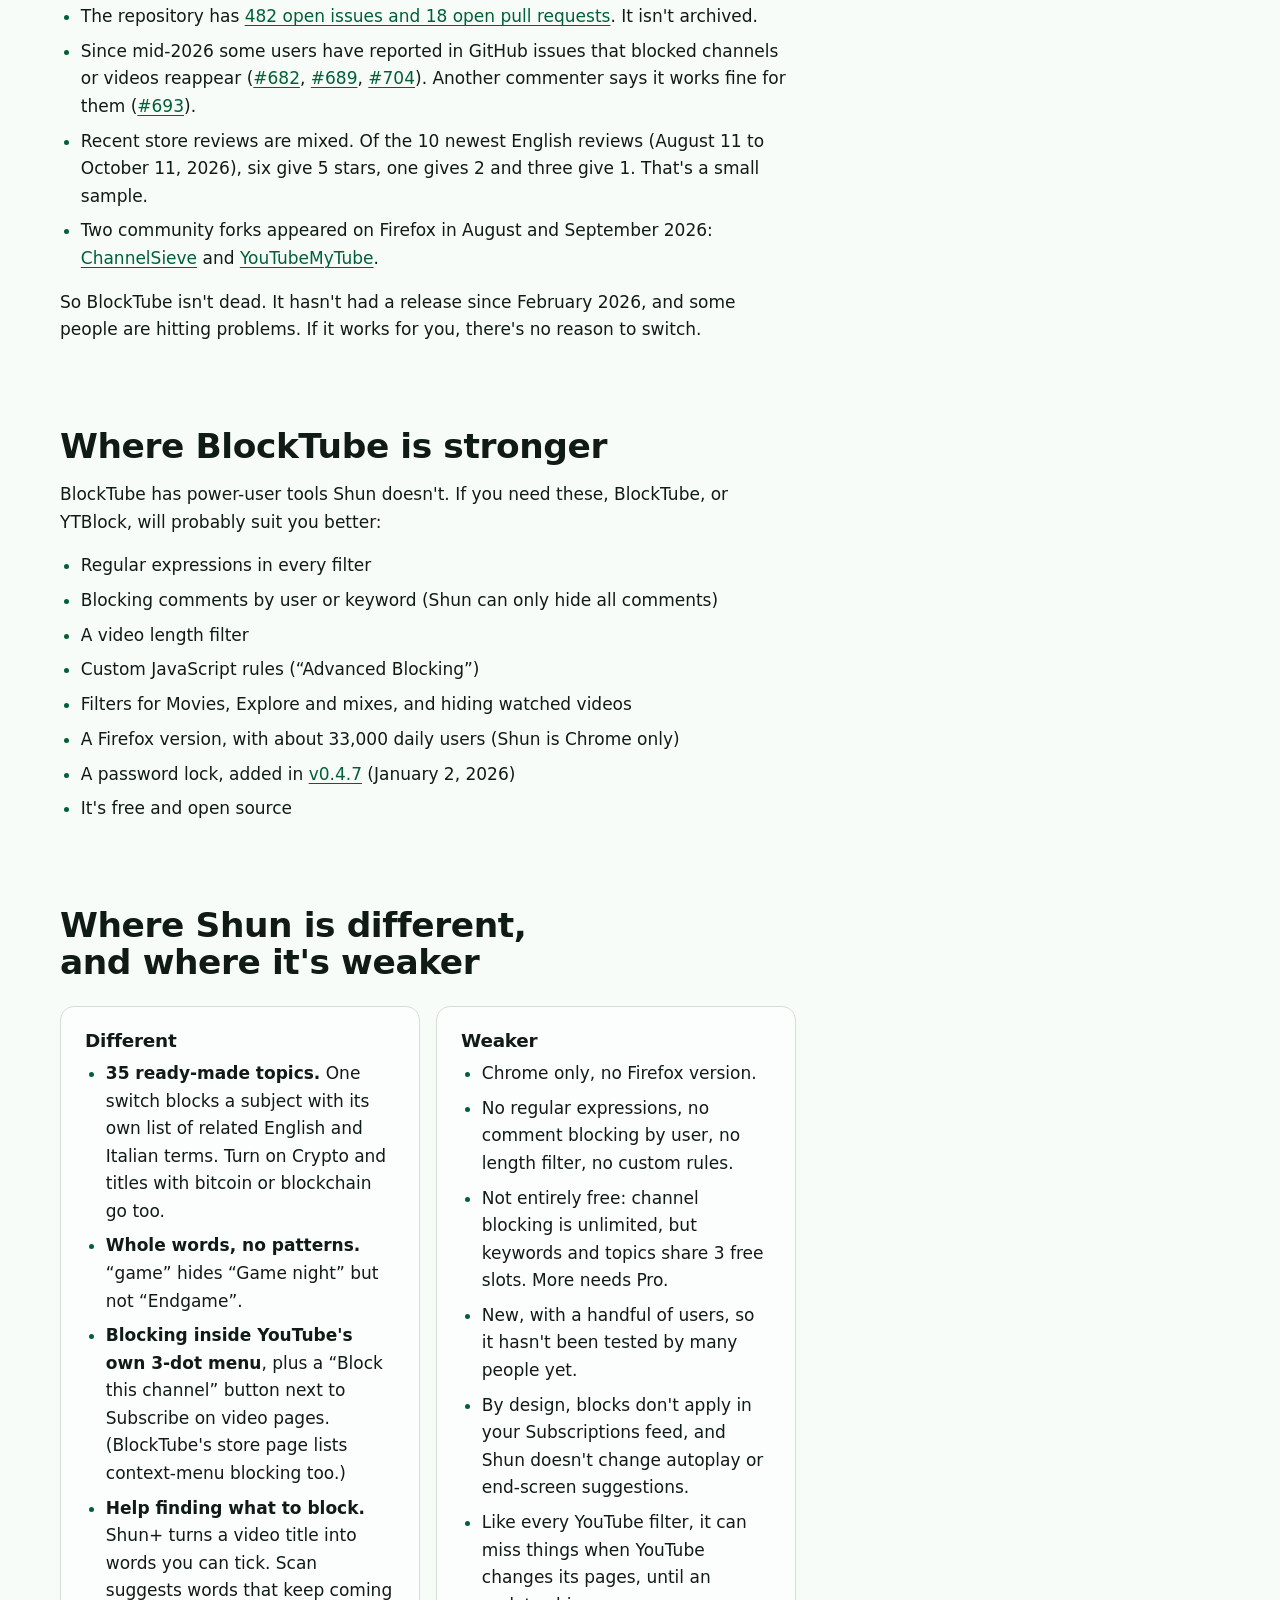
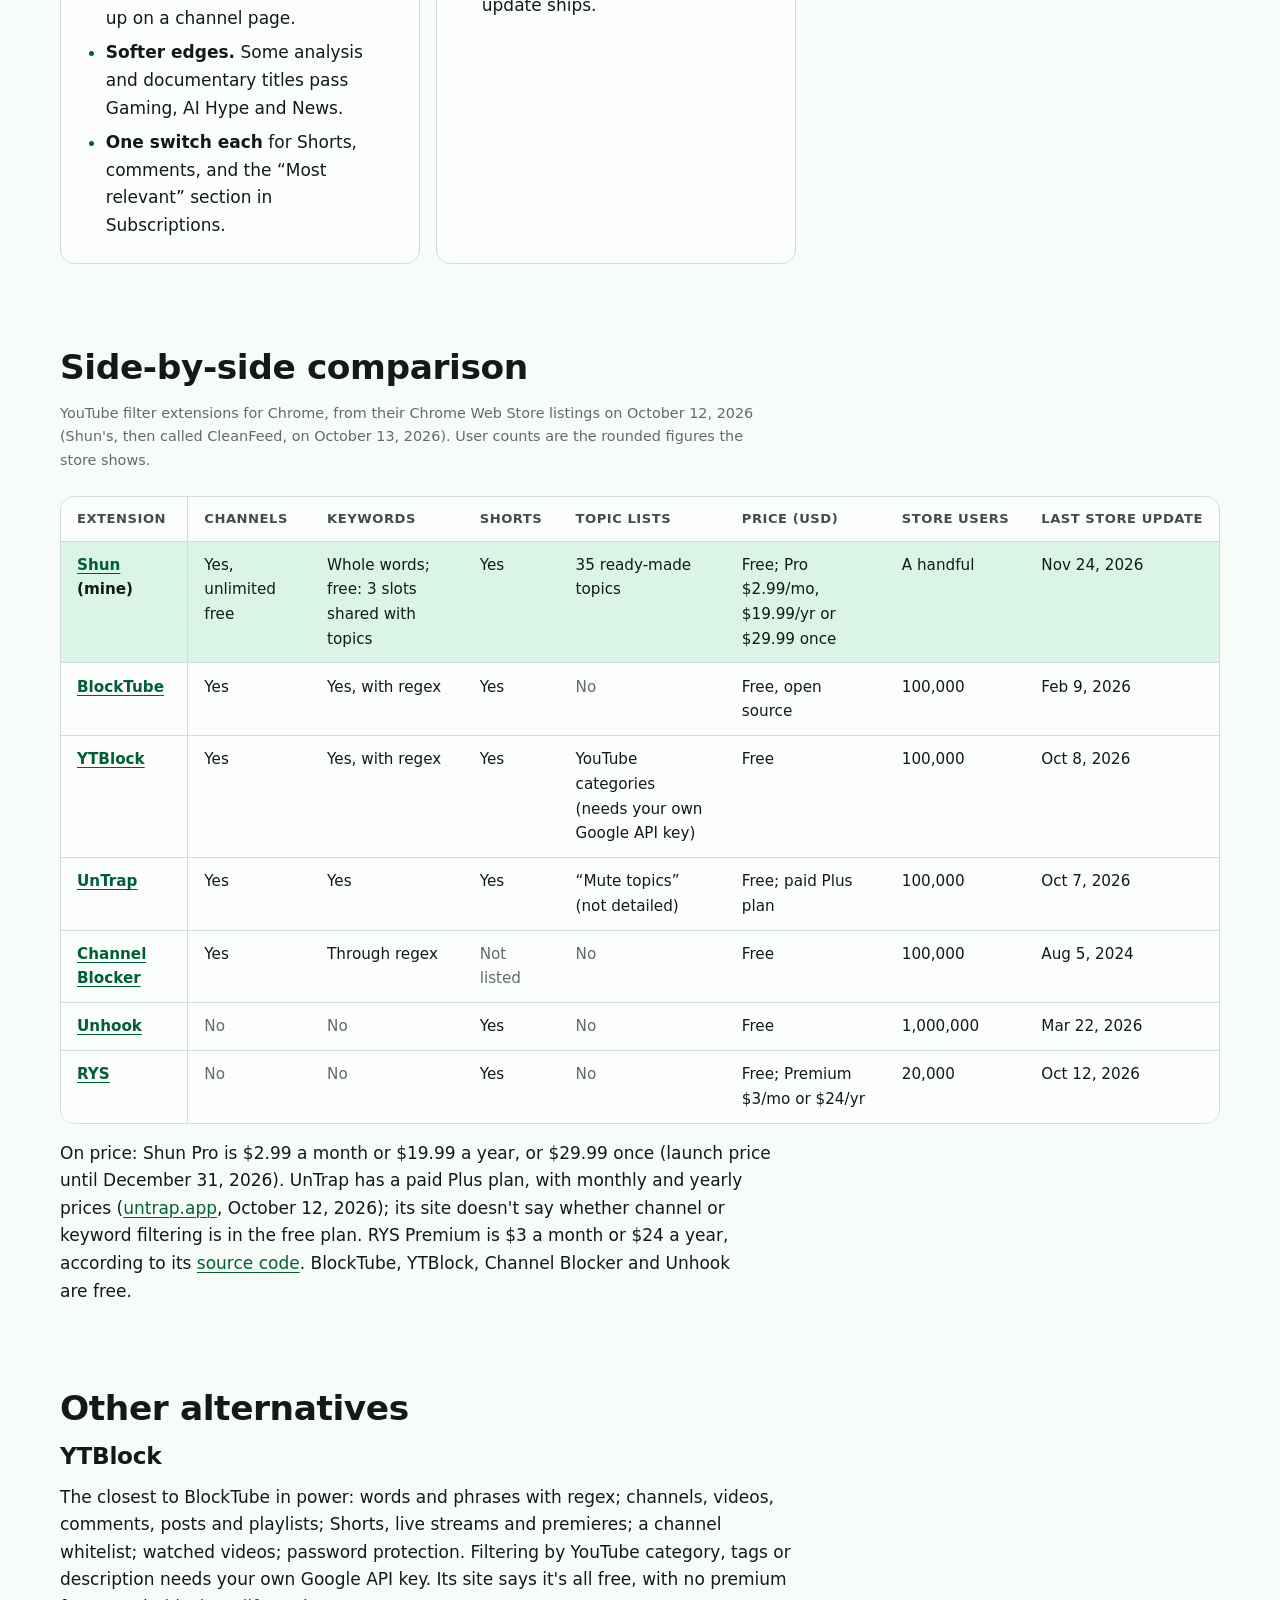
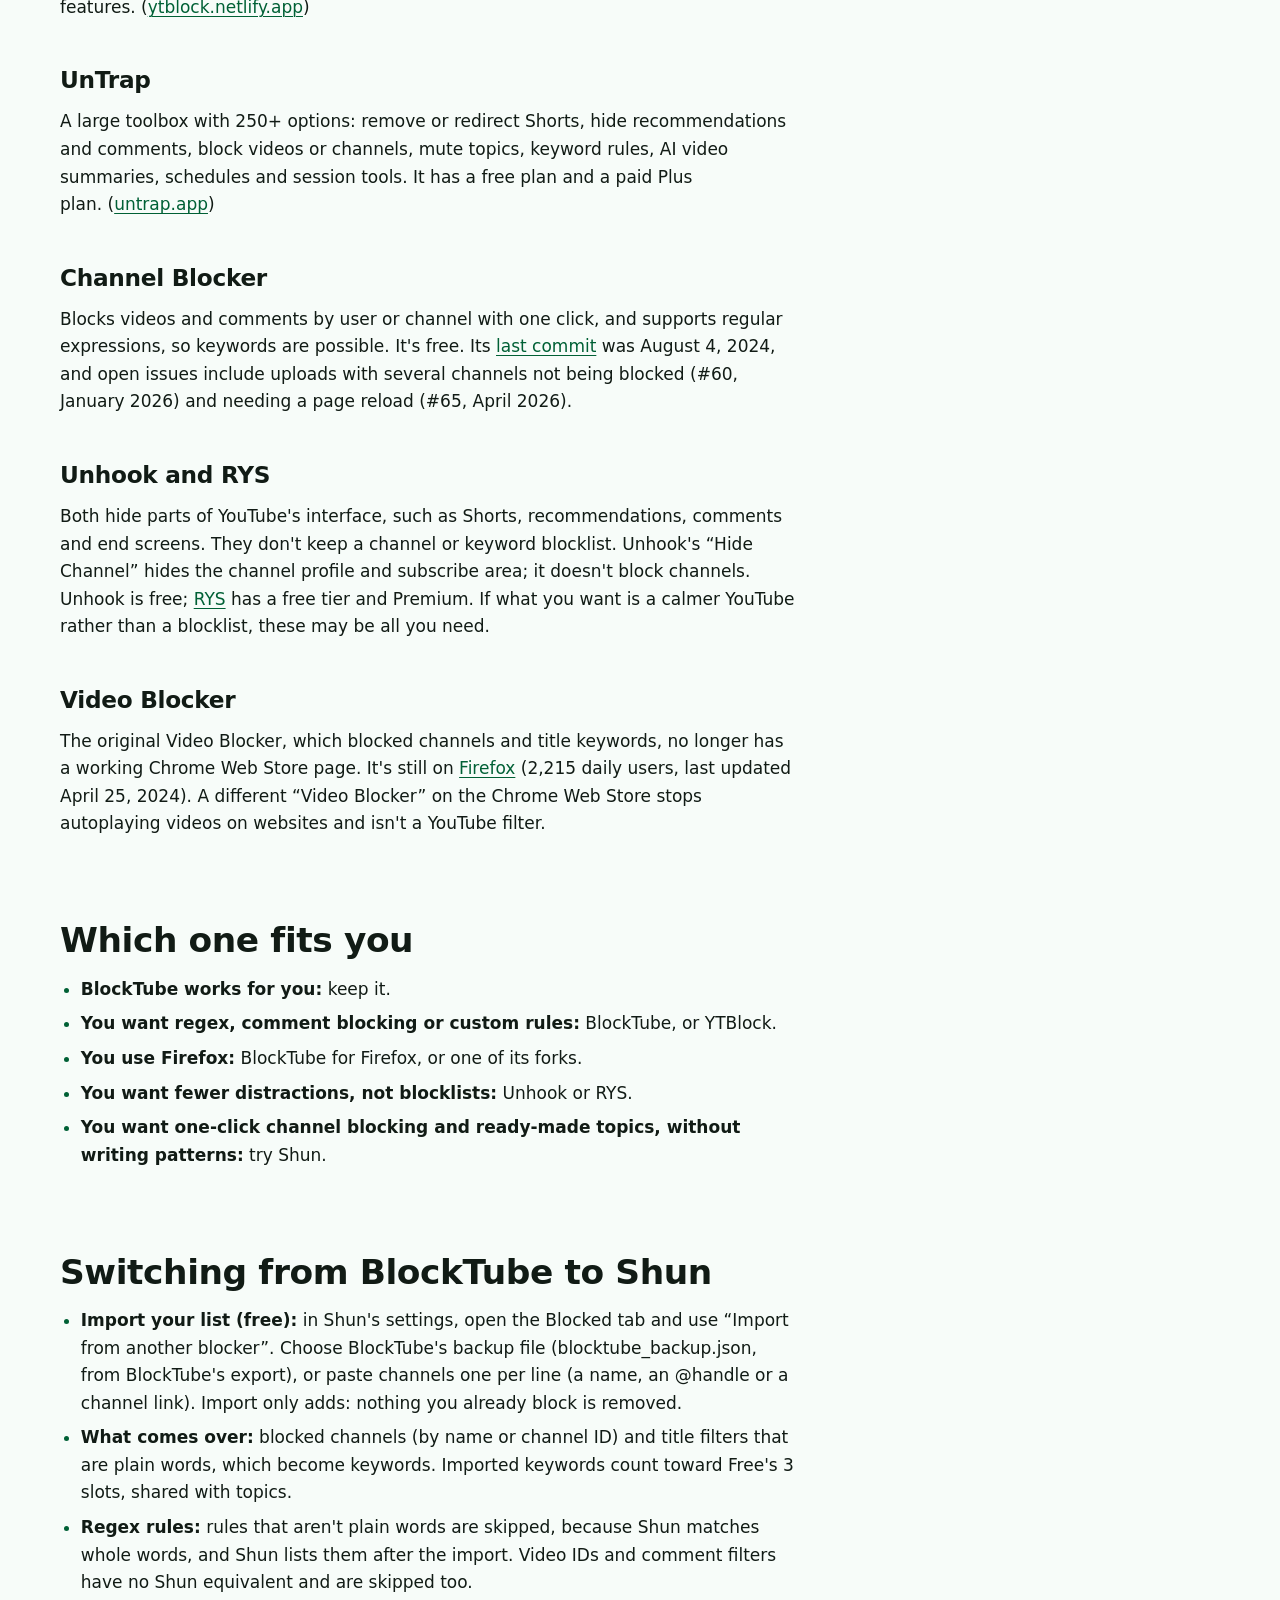
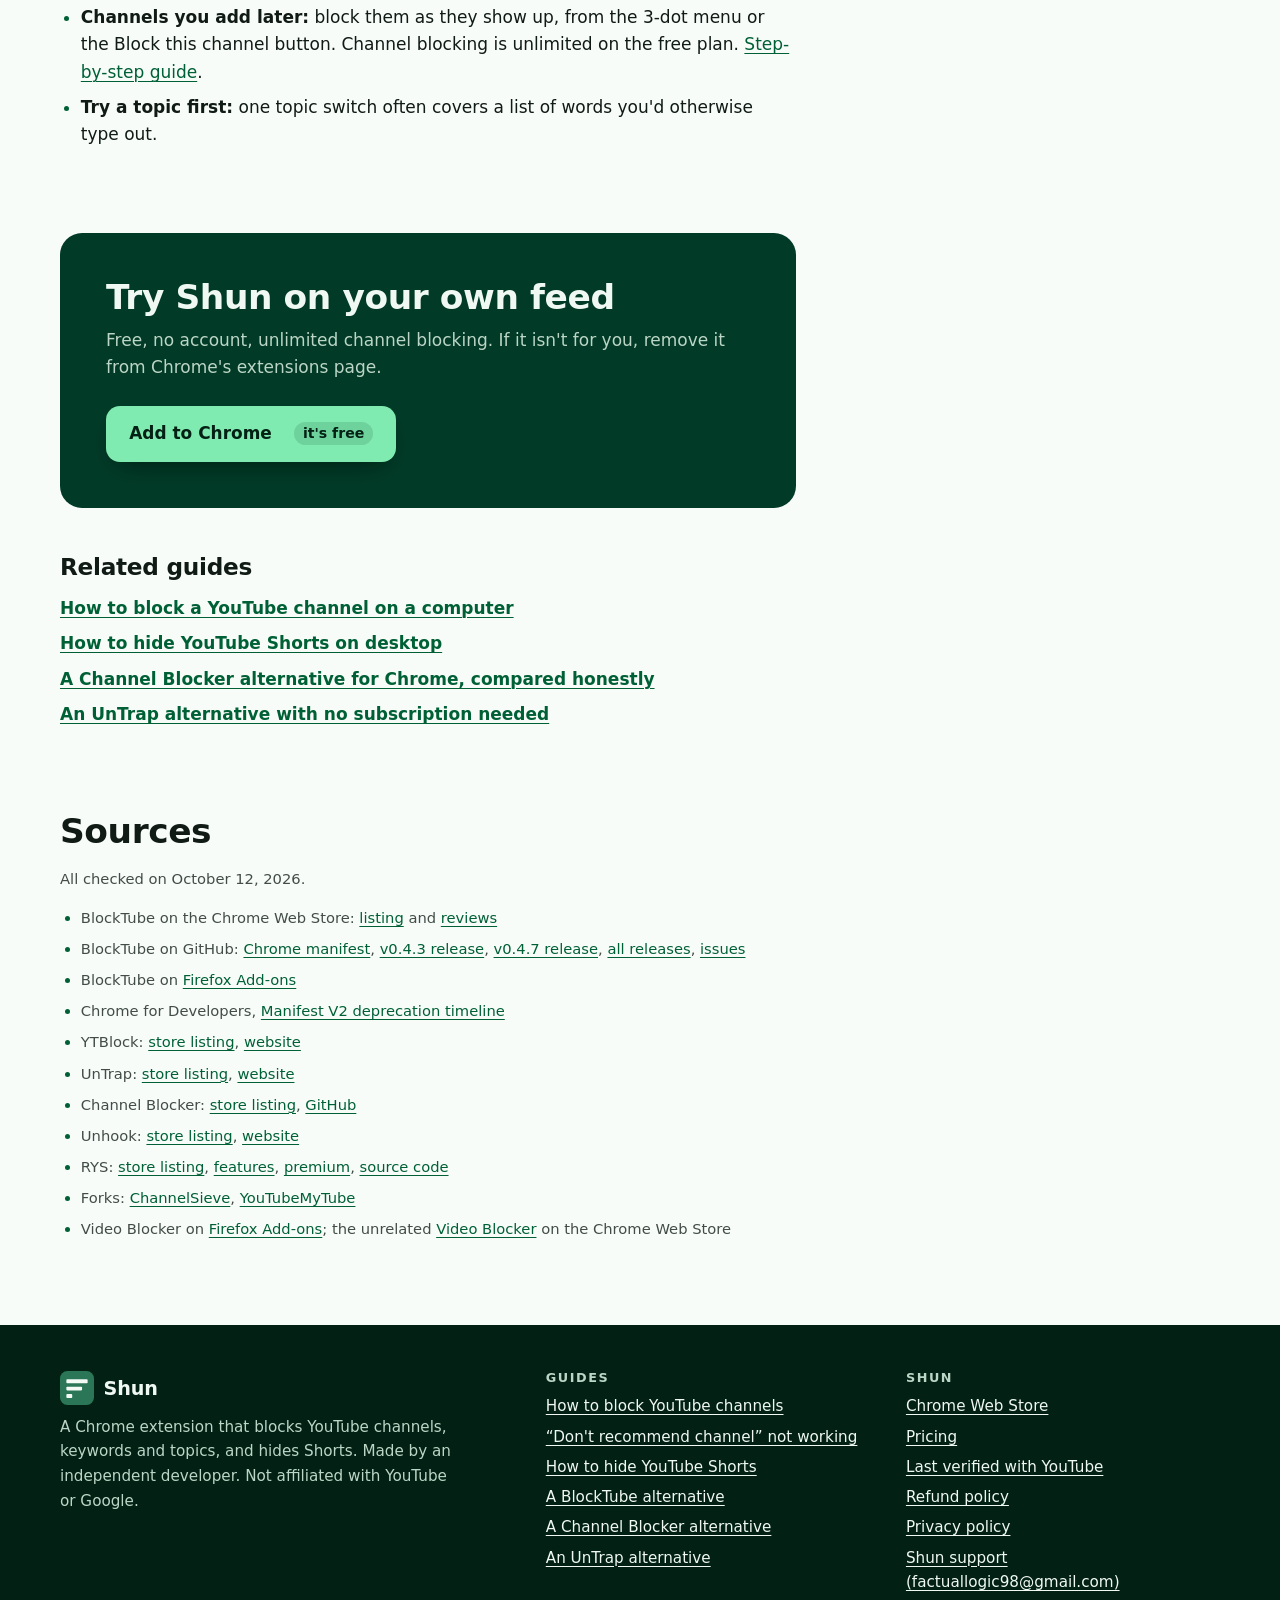
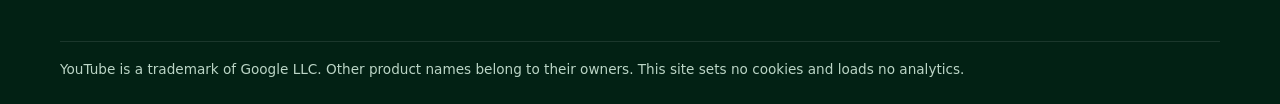
==== commit 3ef2ac92: "Shun 1.4.4 live: import, Shorts shelves, collabs, refreshed comparisons" ====
--- a/blocktube-alternative.html
+++ b/blocktube-alternative.html
@@ -36,7 +36,7 @@
     "headline": "A BlockTube alternative for Chrome",
     "description": "BlockTube is still on the Chrome Web Store (v0.4.8, checked Oct 12, 2026). How Shun, YTBlock, UnTrap, Channel Blocker, Unhook and RYS compare, with sources checked on October 12, 2026.",
     "datePublished": "2026-10-13",
-    "dateModified": "2026-10-13",
+    "dateModified": "2026-11-25",
     "image": "https://flindustries.github.io/shun/assets/og.png",
     "mainEntityOfPage": "https://flindustries.github.io/shun/blocktube-alternative.html",
     "author": { "@type": "Organization", "name": "Shun", "url": "https://flindustries.github.io/shun/" },
@@ -193,7 +193,7 @@
                 <td>35 ready-made topics</td>
                 <td>Free; Pro $2.99/mo, $19.99/yr or $29.99 once</td>
                 <td>A handful</td>
-                <td>Oct 13, 2026</td>
+                <td>Nov 24, 2026</td>
               </tr>
               <tr>
                 <th scope="row"><a href="https://chromewebstore.google.com/detail/blocktube/bbeaicapbccfllodepmimpkgecanonai">BlockTube</a></th>
@@ -247,9 +247,10 @@
 
         <h2 id="switching">Switching from BlockTube to Shun</h2>
         <ul>
-          <li>Shun can't import BlockTube's settings. Its Import only reads files exported from Shun.</li>
-          <li><strong>Channels:</strong> block them again as they show up, from the 3-dot menu or the Block this channel button. Channel blocking is unlimited on the free plan. <a href="how-to-block-youtube-channels.html">Step-by-step guide</a>.</li>
-          <li><strong>Words:</strong> type plain words and phrases into Custom Keywords. Regular expressions won't work, because Shun matches whole words. Free has 3 slots shared by keywords and topics.</li>
+          <li><strong>Import your list (free):</strong> in Shun's settings, open the Blocked tab and use “Import from another blocker”. Choose BlockTube's backup file (blocktube_backup.json, from BlockTube's export), or paste channels one per line (a name, an @handle or a channel link). Import only adds: nothing you already block is removed.</li>
+          <li><strong>What comes over:</strong> blocked channels (by name or channel ID) and title filters that are plain words, which become keywords. Imported keywords count toward Free's 3 slots, shared with topics.</li>
+          <li><strong>Regex rules:</strong> rules that aren't plain words are skipped, because Shun matches whole words, and Shun lists them after the import. Video IDs and comment filters have no Shun equivalent and are skipped too.</li>
+          <li><strong>Channels you add later:</strong> block them as they show up, from the 3-dot menu or the Block this channel button. Channel blocking is unlimited on the free plan. <a href="how-to-block-youtube-channels.html">Step-by-step guide</a>.</li>
           <li><strong>Try a topic first:</strong> one topic switch often covers a list of words you'd otherwise type out.</li>
         </ul>
 
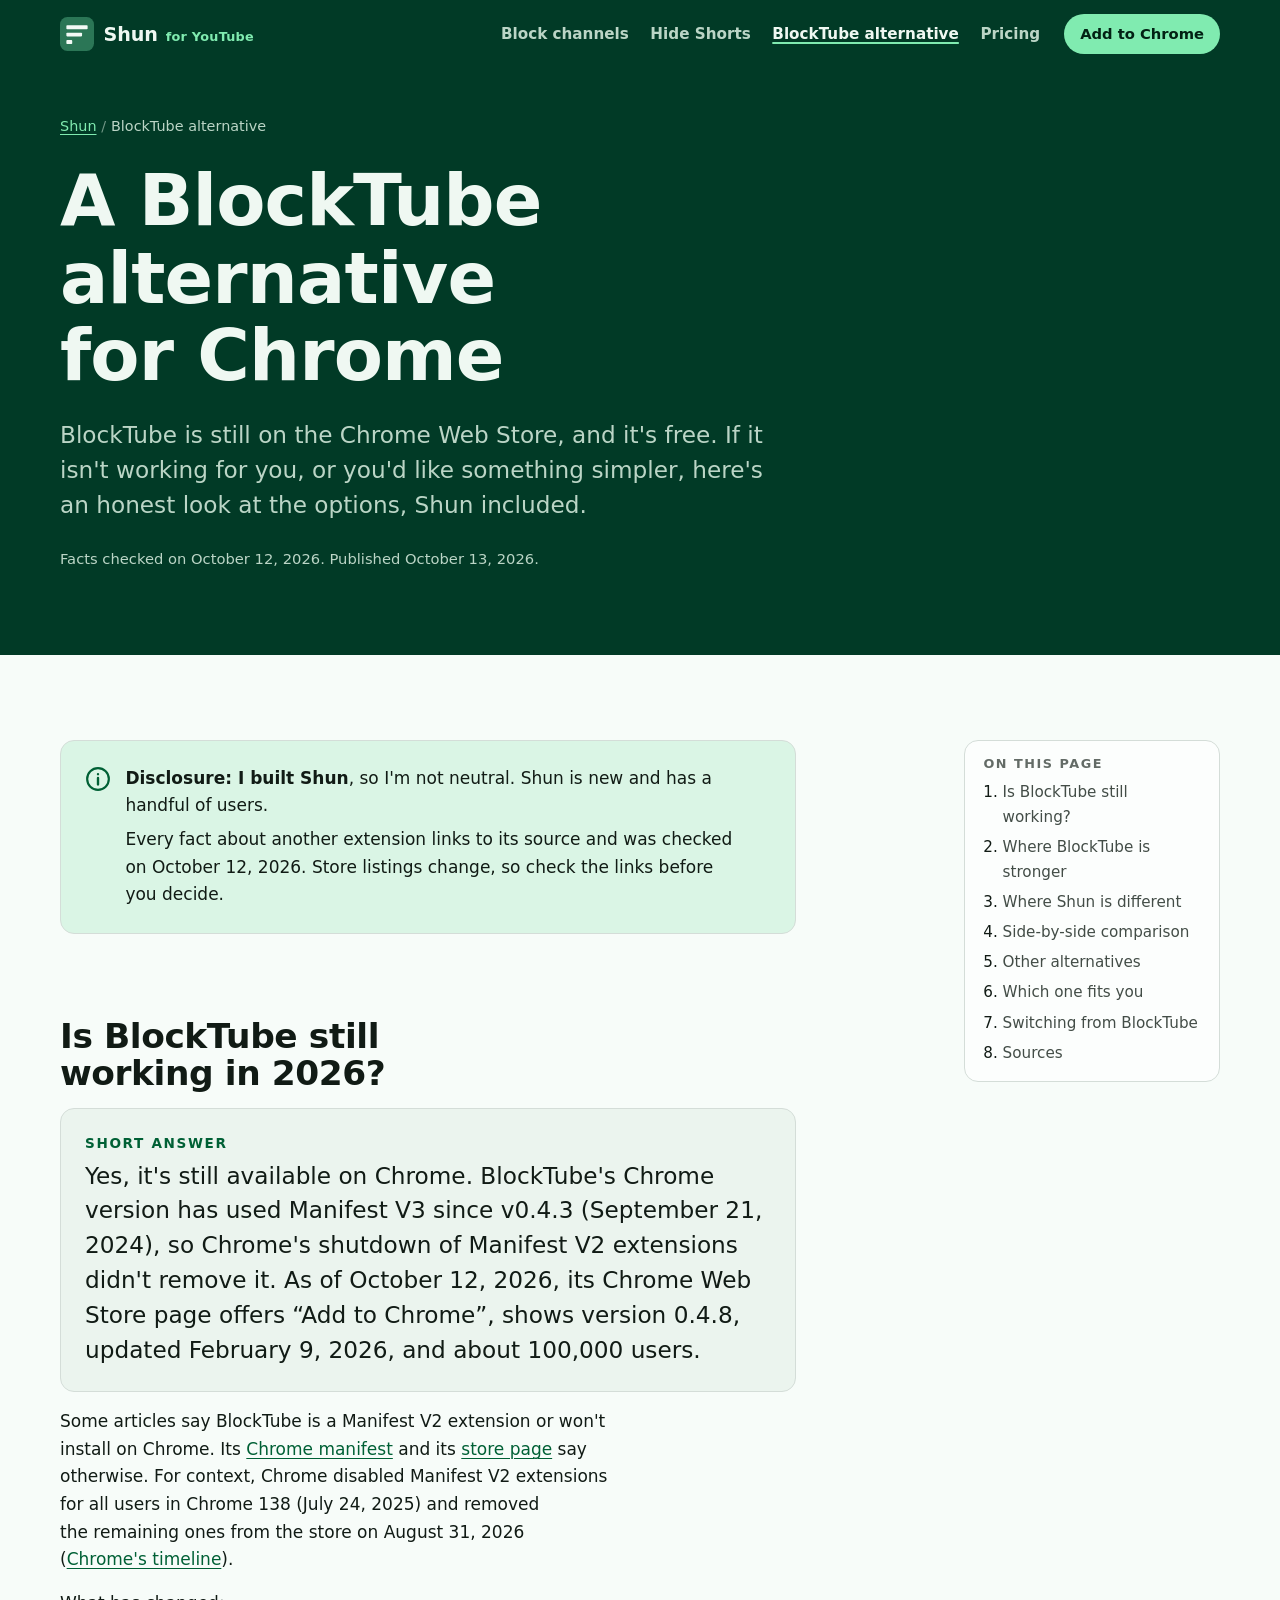
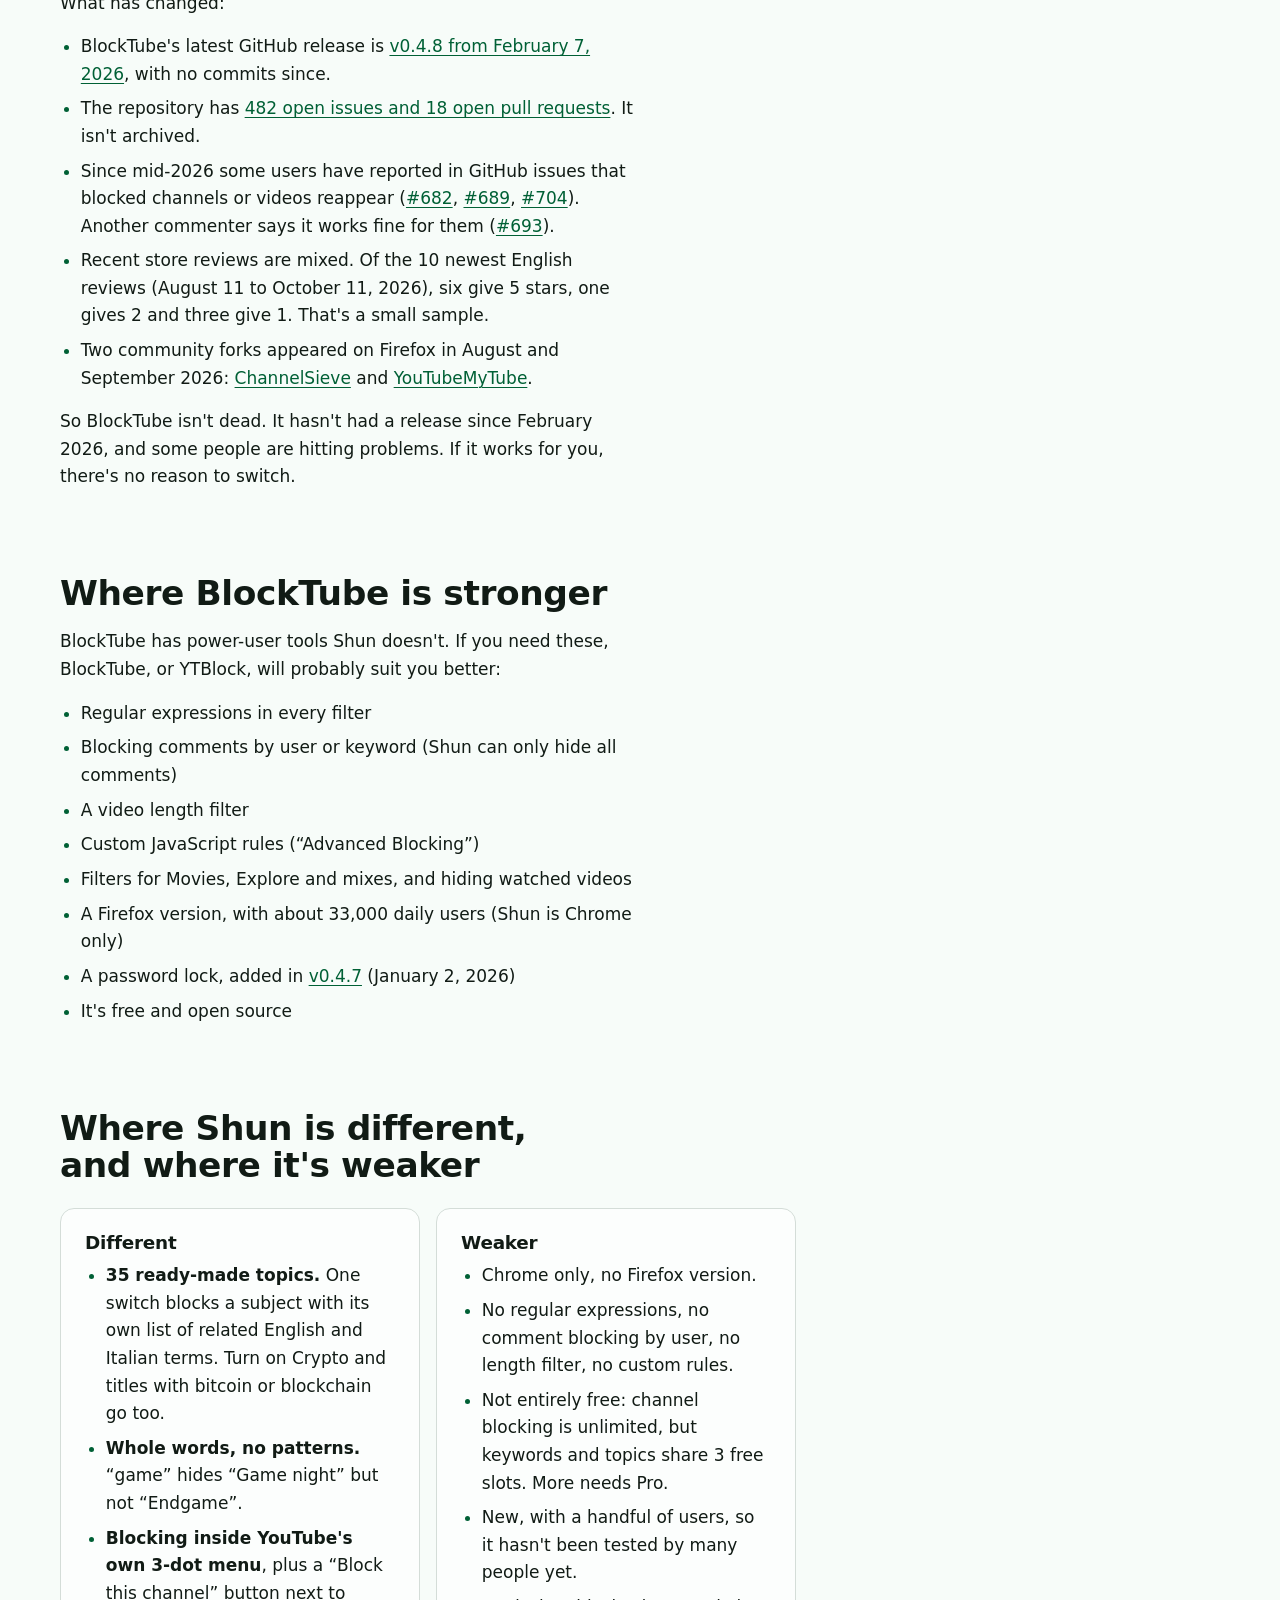
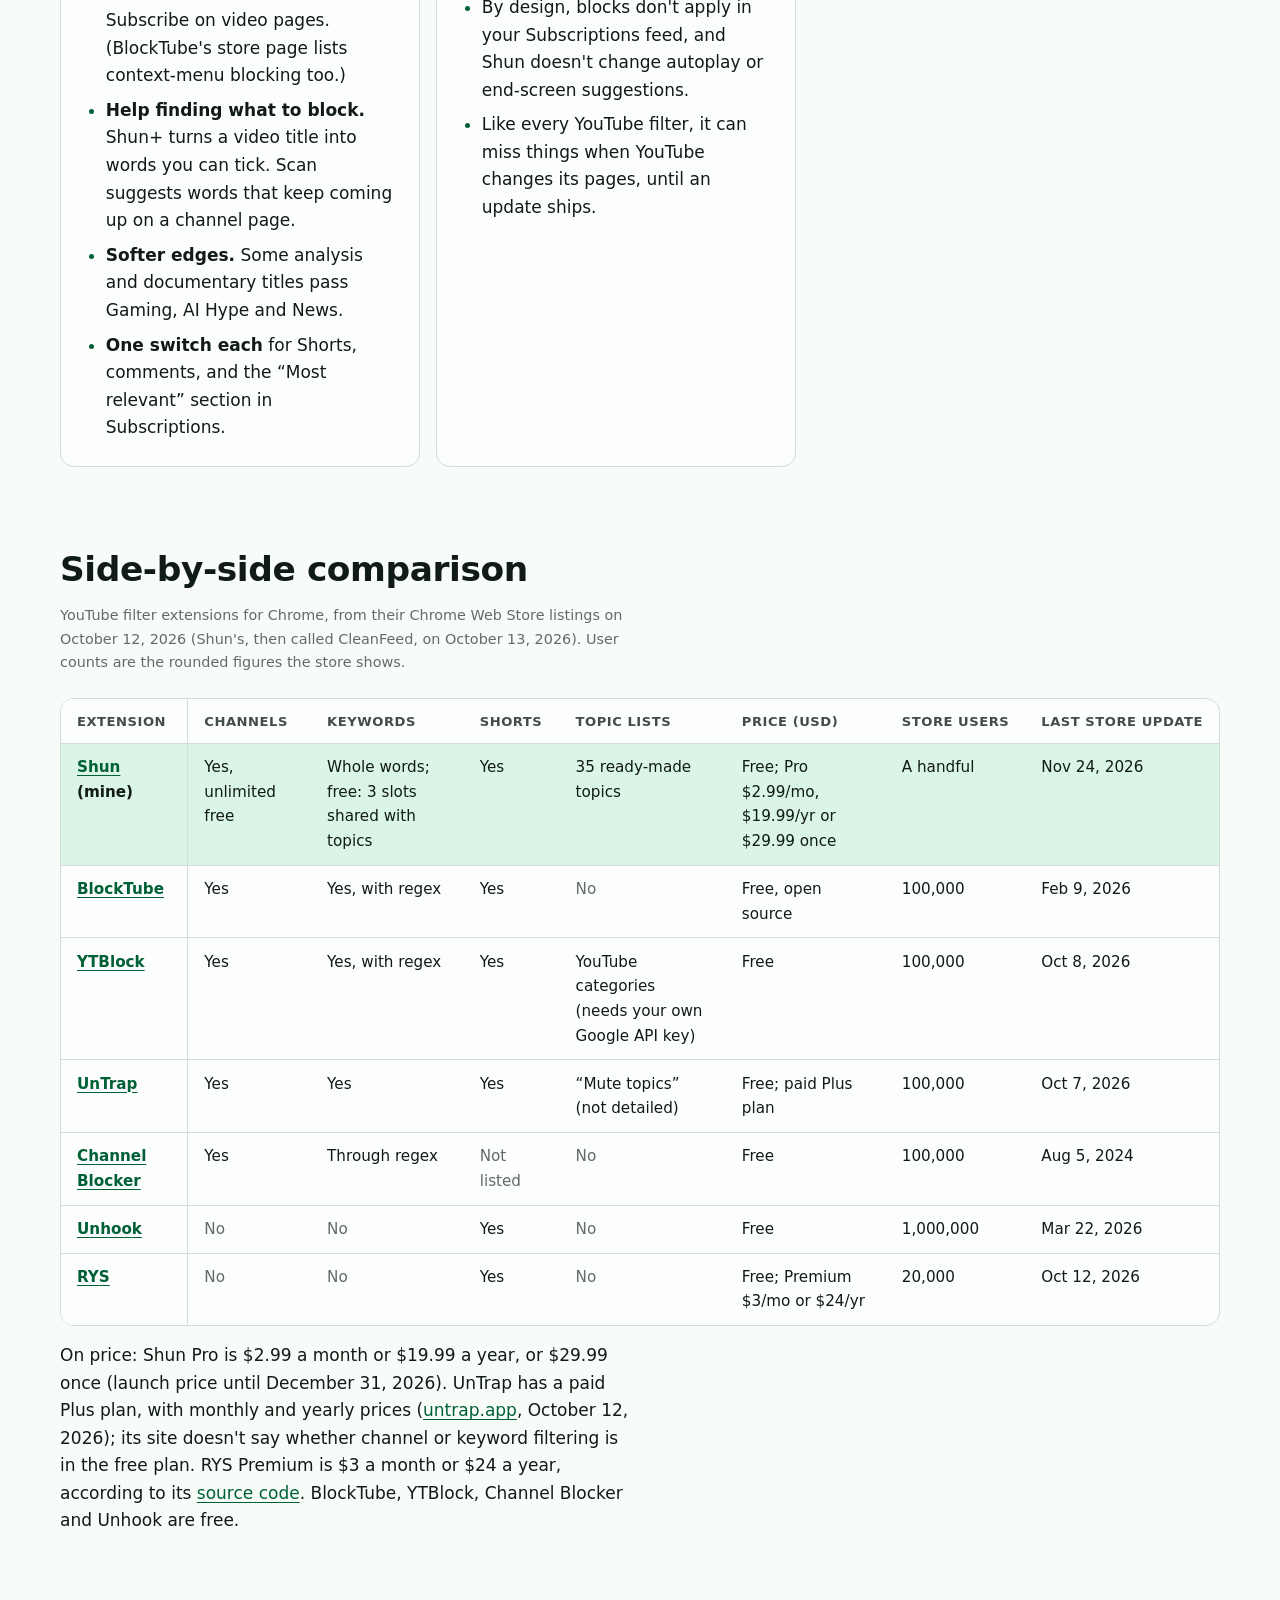
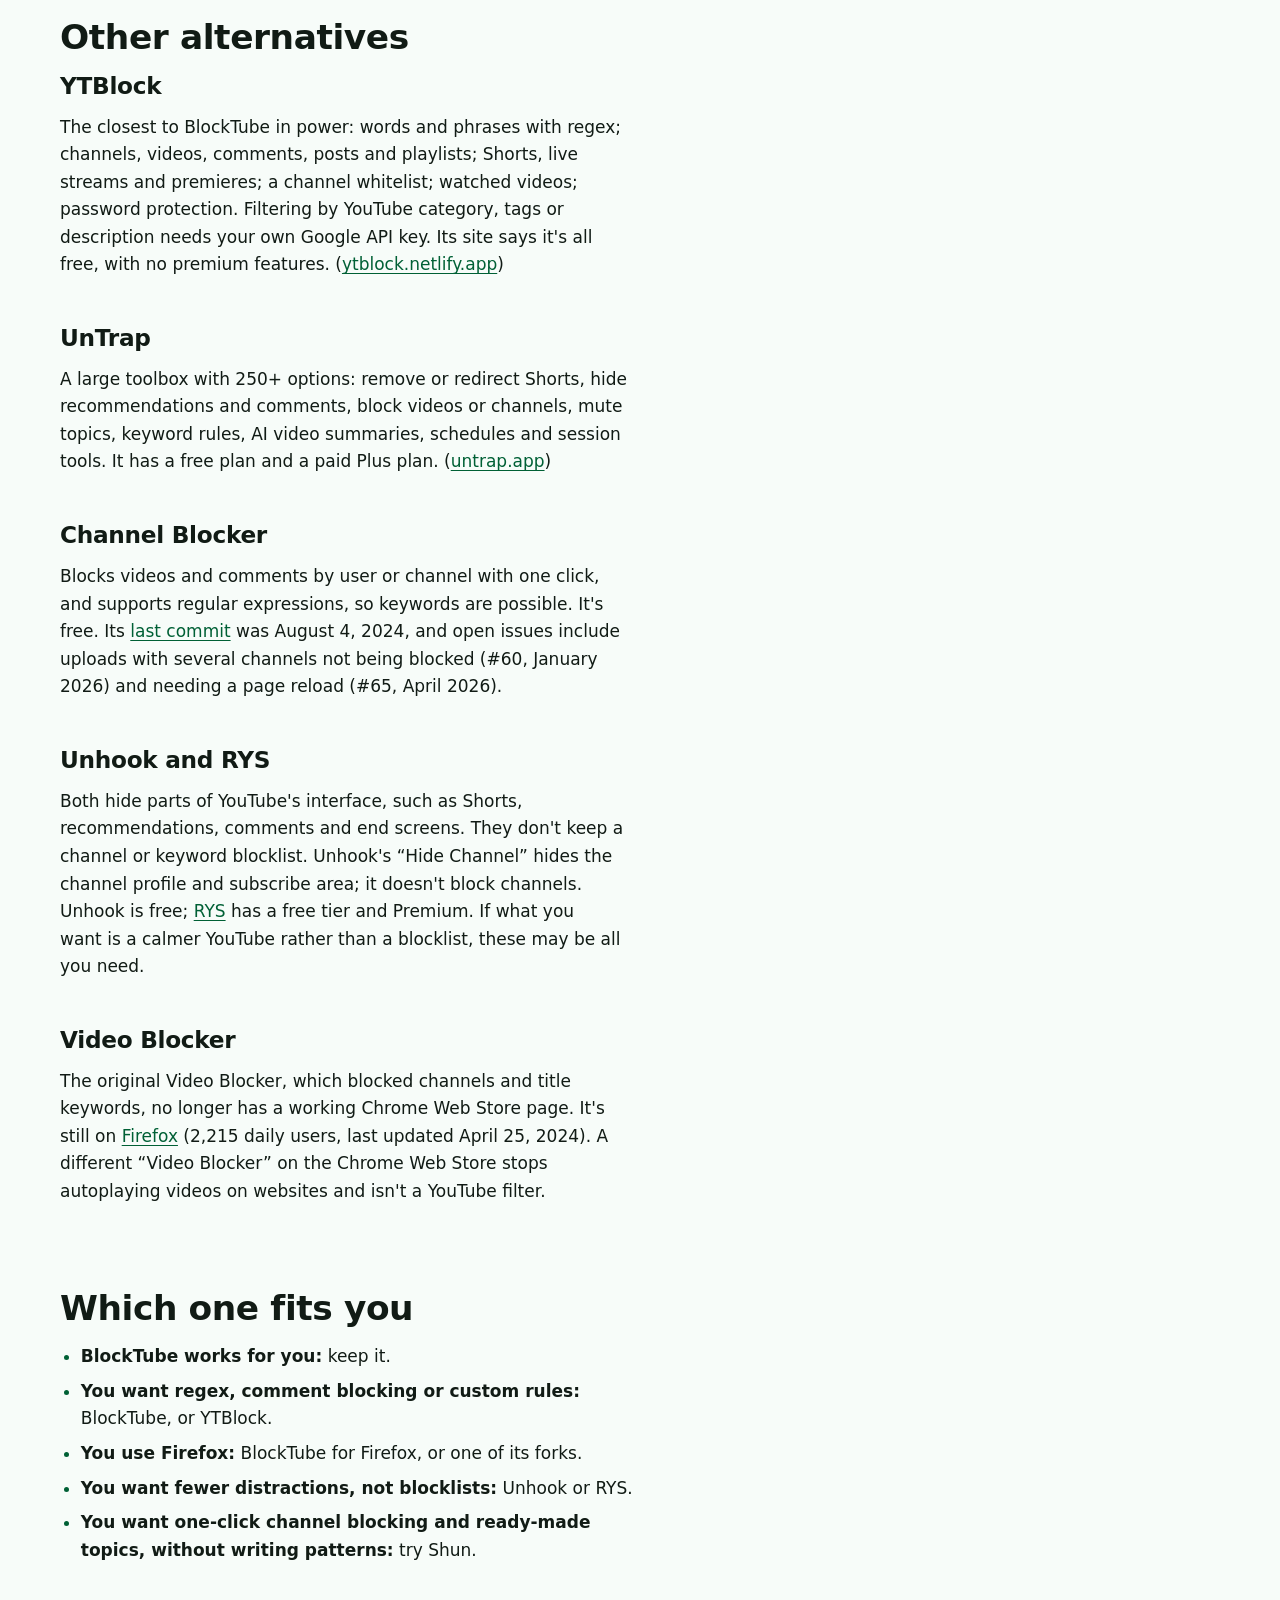
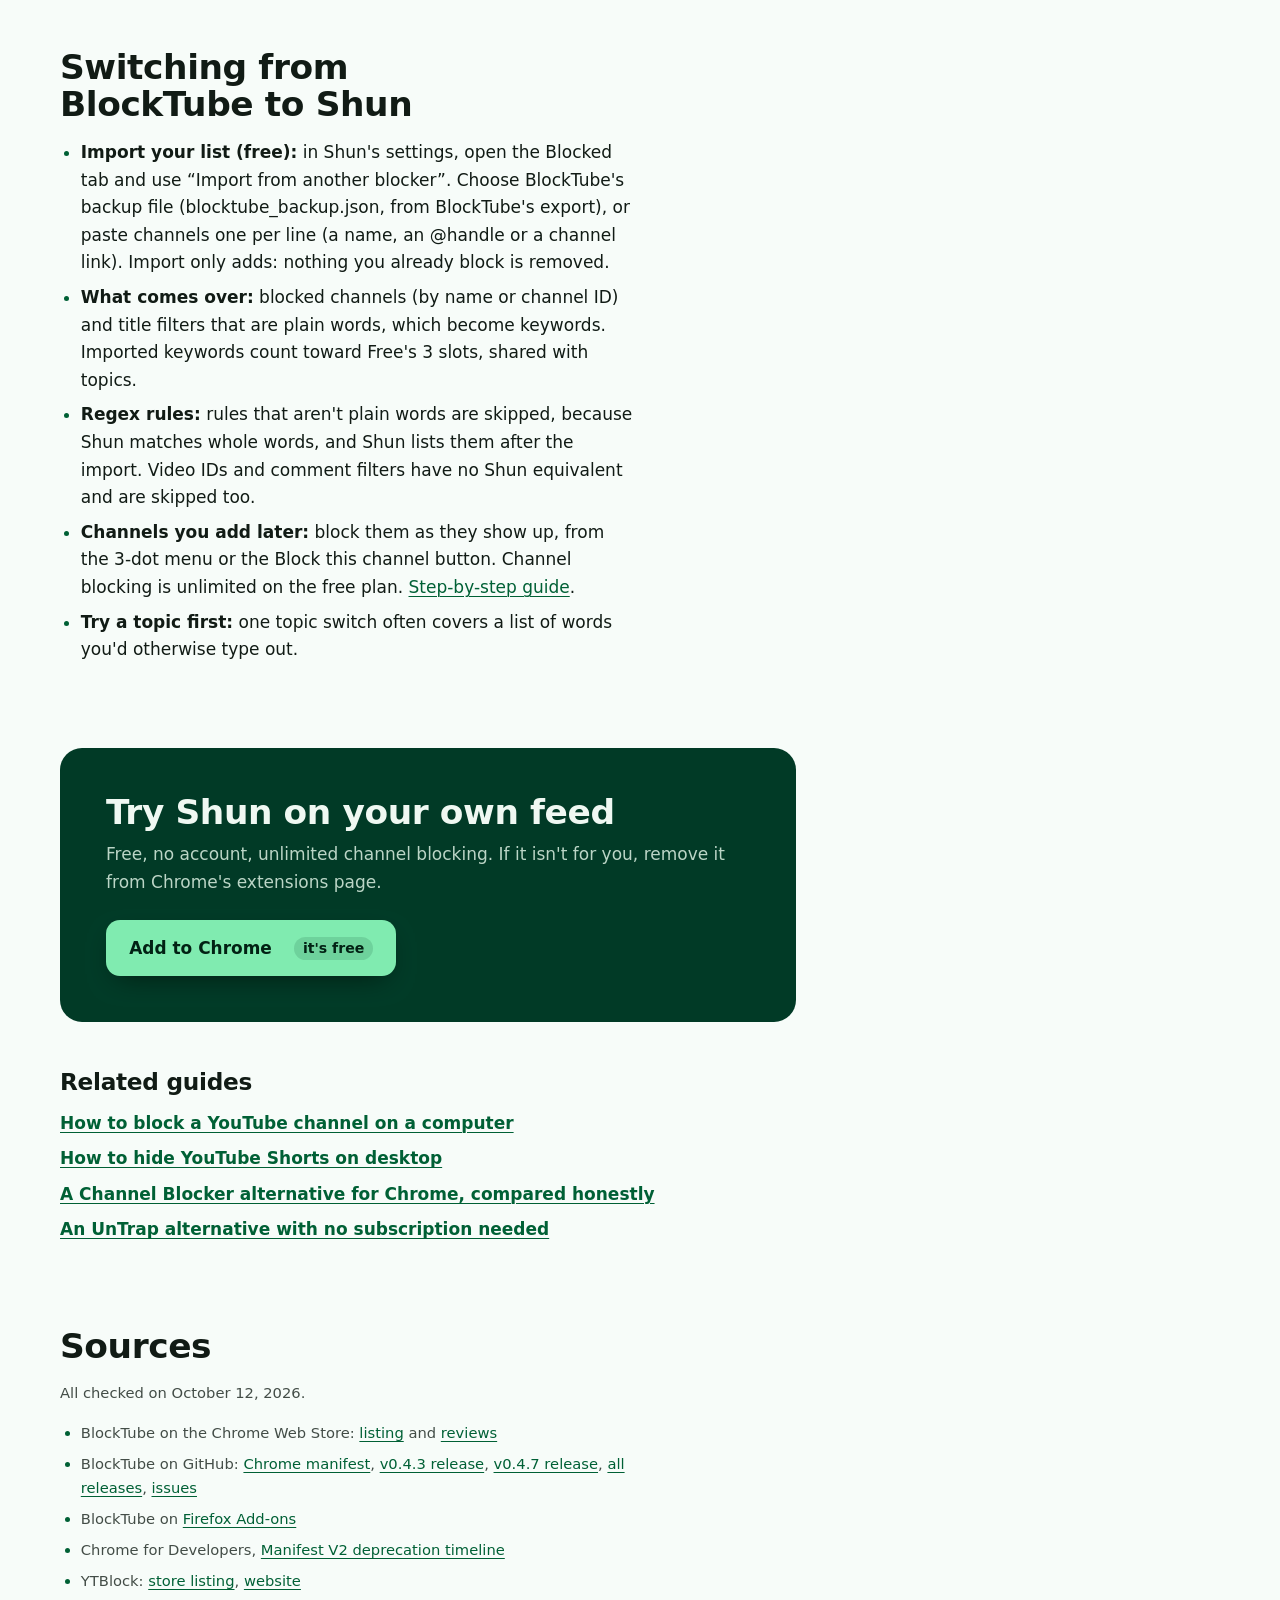
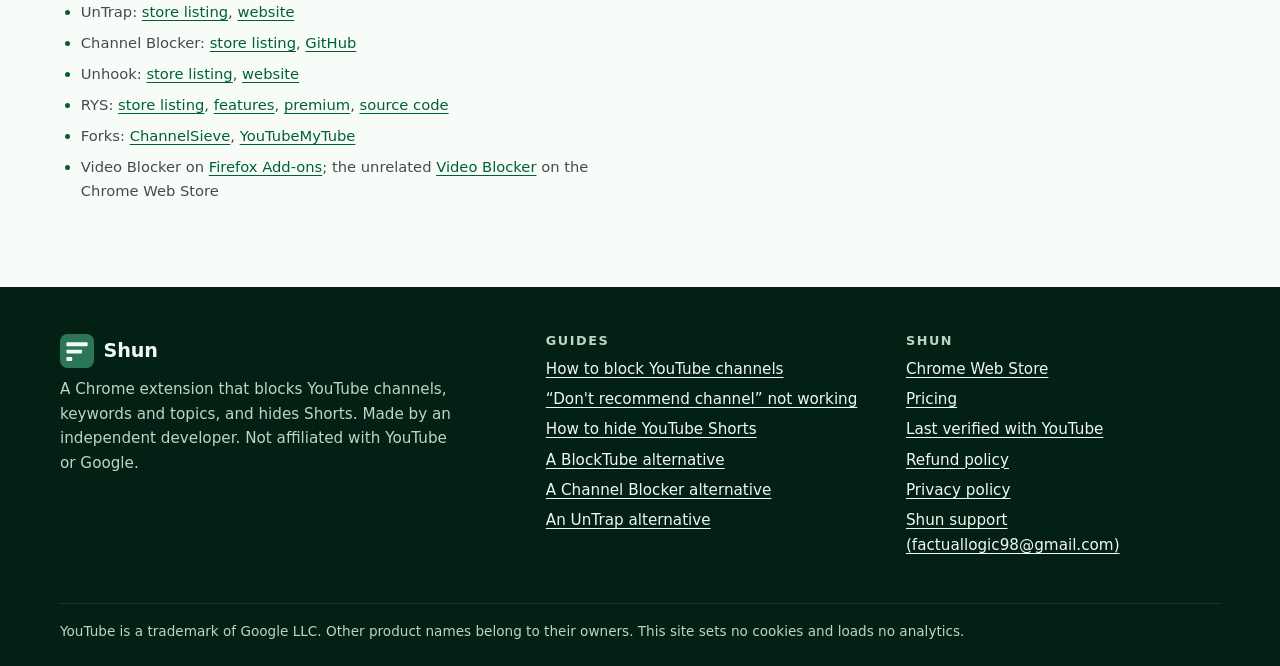
==== commit 3d2536a0: "Site refinement: hierarchy, mobile tables, reading width, print" ====
--- a/blocktube-alternative.html
+++ b/blocktube-alternative.html
@@ -170,7 +170,7 @@
         <p class="table-note" aria-hidden="true">YouTube filter extensions for Chrome, from their Chrome Web Store listings on October 12, 2026 (Shun's, then called CleanFeed, on October 13, 2026). User counts are the rounded figures the store shows.</p>
         <p class="scroll-hint" aria-hidden="true">Scroll the table sideways to see every column.</p>
         <div class="table-wrap bleed" role="region" aria-labelledby="compare-caption" tabindex="0">
-          <table class="compare-table">
+          <table class="compare-table stack">
             <caption id="compare-caption" class="visually-hidden">YouTube filter extensions for Chrome, from their Chrome Web Store listings on October 12, 2026 (Shun's, then called CleanFeed, on October 13, 2026). User counts are the rounded figures the store shows.</caption>
             <thead>
               <tr>
@@ -187,37 +187,37 @@
             <tbody>
               <tr class="ours">
                 <th scope="row"><a href="https://chromewebstore.google.com/detail/cleanfeed-for-youtube-blo/iikgdocegpniapcigmmgcnacfojmmnnd?utm_source=website&amp;utm_campaign=site">Shun</a> (mine)</th>
-                <td>Yes, unlimited free</td>
-                <td>Whole words; free: 3 slots shared with topics</td>
-                <td>Yes</td>
-                <td>35 ready-made topics</td>
-                <td>Free; Pro $2.99/mo, $19.99/yr or $29.99 once</td>
-                <td>A handful</td>
-                <td>Nov 24, 2026</td>
+                <td data-label="Channels">Yes, unlimited free</td>
+                <td data-label="Keywords">Whole words; free: 3 slots shared with topics</td>
+                <td data-label="Shorts">Yes</td>
+                <td data-label="Topic lists">35 ready-made topics</td>
+                <td data-label="Price (USD)">Free; Pro $2.99/mo, $19.99/yr or $29.99 once</td>
+                <td data-label="Store users">A handful</td>
+                <td data-label="Last store update">Nov 24, 2026</td>
               </tr>
               <tr>
                 <th scope="row"><a href="https://chromewebstore.google.com/detail/blocktube/bbeaicapbccfllodepmimpkgecanonai">BlockTube</a></th>
-                <td>Yes</td><td>Yes, with regex</td><td>Yes</td><td class="no">No</td><td>Free, open source</td><td>100,000</td><td>Feb 9, 2026</td>
+                <td data-label="Channels">Yes</td><td data-label="Keywords">Yes, with regex</td><td data-label="Shorts">Yes</td><td class="no" data-label="Topic lists">No</td><td data-label="Price (USD)">Free, open source</td><td data-label="Store users">100,000</td><td data-label="Last store update">Feb 9, 2026</td>
               </tr>
               <tr>
                 <th scope="row"><a href="https://chromewebstore.google.com/detail/nedcanggplmbbgmlpcjiafgjcpdimpea">YTBlock</a></th>
-                <td>Yes</td><td>Yes, with regex</td><td>Yes</td><td>YouTube categories (needs your own Google API key)</td><td>Free</td><td>100,000</td><td>Oct 8, 2026</td>
+                <td data-label="Channels">Yes</td><td data-label="Keywords">Yes, with regex</td><td data-label="Shorts">Yes</td><td data-label="Topic lists">YouTube categories (needs your own Google API key)</td><td data-label="Price (USD)">Free</td><td data-label="Store users">100,000</td><td data-label="Last store update">Oct 8, 2026</td>
               </tr>
               <tr>
                 <th scope="row"><a href="https://chromewebstore.google.com/detail/enboaomnljigfhfjfoalacienlhjlfil">UnTrap</a></th>
-                <td>Yes</td><td>Yes</td><td>Yes</td><td>“Mute topics” (not detailed)</td><td>Free; paid Plus plan</td><td>100,000</td><td>Oct 7, 2026</td>
+                <td data-label="Channels">Yes</td><td data-label="Keywords">Yes</td><td data-label="Shorts">Yes</td><td data-label="Topic lists">“Mute topics” (not detailed)</td><td data-label="Price (USD)">Free; paid Plus plan</td><td data-label="Store users">100,000</td><td data-label="Last store update">Oct 7, 2026</td>
               </tr>
               <tr>
                 <th scope="row"><a href="https://chromewebstore.google.com/detail/nfkmalbckemmklibjddenhnofgnfcdfp">Channel Blocker</a></th>
-                <td>Yes</td><td>Through regex</td><td class="no">Not listed</td><td class="no">No</td><td>Free</td><td>100,000</td><td>Aug 5, 2024</td>
+                <td data-label="Channels">Yes</td><td data-label="Keywords">Through regex</td><td class="no" data-label="Shorts">Not listed</td><td class="no" data-label="Topic lists">No</td><td data-label="Price (USD)">Free</td><td data-label="Store users">100,000</td><td data-label="Last store update">Aug 5, 2024</td>
               </tr>
               <tr>
                 <th scope="row"><a href="https://chromewebstore.google.com/detail/khncfooichmfjbepaaaebmommgaepoid">Unhook</a></th>
-                <td class="no">No</td><td class="no">No</td><td>Yes</td><td class="no">No</td><td>Free</td><td>1,000,000</td><td>Mar 22, 2026</td>
+                <td class="no" data-label="Channels">No</td><td class="no" data-label="Keywords">No</td><td data-label="Shorts">Yes</td><td class="no" data-label="Topic lists">No</td><td data-label="Price (USD)">Free</td><td data-label="Store users">1,000,000</td><td data-label="Last store update">Mar 22, 2026</td>
               </tr>
               <tr>
                 <th scope="row"><a href="https://chromewebstore.google.com/detail/cdhdichomdnlaadbndgmagohccgpejae">RYS</a></th>
-                <td class="no">No</td><td class="no">No</td><td>Yes</td><td class="no">No</td><td>Free; Premium $3/mo or $24/yr</td><td>20,000</td><td>Oct 12, 2026</td>
+                <td class="no" data-label="Channels">No</td><td class="no" data-label="Keywords">No</td><td data-label="Shorts">Yes</td><td class="no" data-label="Topic lists">No</td><td data-label="Price (USD)">Free; Premium $3/mo or $24/yr</td><td data-label="Store users">20,000</td><td data-label="Last store update">Oct 12, 2026</td>
               </tr>
             </tbody>
           </table>
--- a/assets/site.css
+++ b/assets/site.css
@@ -107,6 +107,8 @@
 a:hover { color: var(--accent-hover); text-decoration-thickness: 2px; }
 strong { font-weight: 650; }
 code { font-family: ui-monospace, "Cascadia Mono", Consolas, monospace; font-size: 0.92em; }
+.article code, .faq-answer code { overflow-wrap: anywhere; }
+::selection { background: var(--mint); color: var(--forest-deep); }
 :focus-visible { outline: 3px solid var(--accent); outline-offset: 3px; border-radius: 4px; }
 .on-forest :focus-visible, .site-header :focus-visible, .site-footer :focus-visible { outline-color: var(--mint); }
 
@@ -116,6 +118,7 @@
   border-radius: var(--radius-s); font-weight: 650; text-decoration: none;
 }
 .skip-link:focus { top: 0.75rem; }
+.skip-link:hover { color: var(--forest-deep); background: var(--mint-hover); }
 .visually-hidden {
   position: absolute !important; width: 1px; height: 1px; overflow: hidden;
   clip: rect(0 0 0 0); clip-path: inset(50%); white-space: nowrap;
@@ -191,22 +194,19 @@
 .on-forest a:not(.btn) { color: var(--mint); }
 .on-forest a:not(.btn):hover { color: var(--mint-hover); }
 .mint { color: var(--mint); }
-.eyebrow {
-  font-family: var(--font-display); font-weight: 700; font-size: 0.85rem;
-  letter-spacing: 0.14em; text-transform: uppercase; color: var(--accent);
-}
-.on-forest .eyebrow { color: var(--mint); }
 
 /* ── Home hero ──────────────────────────────────────────────────────── */
 .hero { padding-block: var(--space-l) var(--space-xl); overflow: hidden; }
 .hero-copy { min-width: 0; }
 .hero .wrap { display: grid; gap: var(--space-l); align-items: center; grid-template-columns: minmax(0, 1fr); }
-.hero h1 { font-size: var(--step-4); margin-top: var(--space-s); max-width: 17ch; }
-.hero-lede { margin-top: var(--space-m); font-size: var(--step-1); line-height: 1.5; color: var(--on-forest-2); max-width: 36ch; }
+.hero h1 { font-size: var(--step-4); max-width: 17ch; }
+.hero-lede { margin-top: var(--space-m); font-size: var(--step-1); line-height: 1.5; color: var(--on-forest-2); max-width: 40ch; }
 .formerly { margin-top: var(--space-xs, 0.5rem); font-size: 0.95rem; color: var(--on-forest-2); }
 .promises { margin: var(--space-s) 0 0; padding: 0; list-style: none; display: grid; gap: 0.3rem; font-size: 0.95rem; color: var(--on-forest-2); max-width: 52ch; }
 .promises li::before { content: "\2022\00a0"; color: var(--mint); }
 .promises .promise-note { display: block; margin-top: 0.15rem; font-size: 0.85rem; }
+.hero-trust { margin-top: var(--space-l); padding-top: var(--space-m); border-top: 1px solid var(--forest-line); max-width: 52ch; }
+.hero-trust .promises { margin-top: 0; }
 .hero-actions { margin-top: var(--space-l); display: flex; flex-wrap: wrap; gap: var(--space-s); align-items: center; }
 .hero-facts {
   margin-top: var(--space-m); padding: 0; list-style: none;
@@ -216,11 +216,11 @@
 .hero-facts svg { width: 18px; height: 18px; color: var(--mint); flex: none; }
 .hero-visual { position: relative; justify-self: center; width: min(100%, 470px); padding-bottom: 2.5rem; }
 .hero-popup {
-  width: 82%; border-radius: var(--radius-m); overflow: hidden;
+  width: 76%; border-radius: var(--radius-m); overflow: hidden;
   box-shadow: 0 30px 60px -24px oklch(8% 0.04 163 / 0.85), 0 0 0 1px oklch(100% 0 0 / 0.08);
 }
 .hero-menu {
-  position: absolute; right: 0; bottom: 0; width: 52%;
+  position: absolute; right: 0; bottom: 0; width: 60%;
   border-radius: var(--radius-m); overflow: hidden;
   box-shadow: 0 24px 48px -18px oklch(8% 0.04 163 / 0.9), 0 0 0 3px var(--mint);
 }
@@ -239,7 +239,7 @@
 .section { padding-block: var(--space-xl); }
 .section-tight { padding-block: var(--space-l); }
 .section-head { max-width: 46rem; }
-.section-head h2 { font-size: var(--step-3); margin-top: var(--space-xs); }
+.section-head h2 { font-size: var(--step-3); }
 .section-head p { margin-top: var(--space-s); font-size: var(--step-1); line-height: 1.5; color: var(--text-2); }
 .on-forest .section-head p { color: var(--on-forest-2); }
 .band-2 { background: var(--surface-2); }
@@ -258,7 +258,7 @@
   padding-block: var(--space-l);
 }
 .feature + .feature { border-top: 1px solid var(--border); }
-.feature h3 { font-size: var(--step-2); margin-top: var(--space-xs); }
+.feature h3 { font-size: var(--step-2); }
 .feature-text > p { margin-top: var(--space-s); color: var(--text-2); max-width: 38rem; }
 @media (min-width: 920px) {
   .feature { grid-template-columns: minmax(0, 0.85fr) minmax(0, 1.15fr); }
@@ -357,7 +357,26 @@
 }
 .compare-table tr.ours th { background: var(--tint); }
 .scroll-hint { display: none; font-size: 0.85rem; color: var(--text-3); }
-@media (max-width: 899px) { .scroll-hint { display: block; } }
+@media (min-width: 641px) and (max-width: 899px) { .scroll-hint { display: block; } }
+@media (max-width: 640px) {
+  .table-wrap:has(> table.stack) { border: 0; border-radius: 0; background: none; overflow: visible; }
+  table.stack, table.stack tbody, table.stack tr, table.stack th, table.stack td { display: block; }
+  table.stack { min-width: 0; }
+  table.stack thead { position: absolute; width: 1px; height: 1px; overflow: hidden; clip-path: inset(50%); white-space: nowrap; }
+  table.stack tr { border: 1px solid var(--border); border-radius: var(--radius-m); background: var(--surface); padding: 0.85rem 1rem; }
+  table.stack tr + tr { margin-top: 0.6rem; }
+  table.stack tr.ours { background: var(--tint); border-color: var(--border-strong); }
+  table.stack tbody th, .compare-table.stack tbody th {
+    position: static; padding: 0; border: 0; box-shadow: none; background: none; font-size: 1.02rem; line-height: 1.35;
+  }
+  table.stack td { padding: 0.55rem 0 0; border: 0; }
+  table.stack td::before {
+    content: attr(data-label); display: block; margin-bottom: 0.1rem;
+    font-size: 0.76rem; font-weight: 700; letter-spacing: 0.04em; text-transform: uppercase; color: var(--text-3);
+  }
+  .compare-table.stack td { display: grid; grid-template-columns: minmax(0, 6.75rem) minmax(0, 1fr); gap: 0.75rem; padding-top: 0.4rem; }
+  .compare-table.stack td::before { margin: 0.15em 0 0; }
+}
 @media (min-width: 1080px) {
   .article .bleed { width: min(var(--wrap), calc(100vw - 2 * var(--gutter))); max-width: none; }
   .toc-static .toc { position: static; }
@@ -388,7 +407,7 @@
 .faq-list details { border-bottom: 1px solid var(--border); }
 .faq-list summary {
   list-style: none; cursor: pointer; display: flex; justify-content: space-between; gap: 1rem; align-items: start;
-  padding: 1.1rem 0; font-family: var(--font-display); font-weight: 700; font-size: 1.2rem; line-height: 1.25;
+  padding: 1.1rem 0; font-family: var(--font-display); font-weight: 700; font-size: 1.2rem; line-height: 1.3;
 }
 .faq-list summary::-webkit-details-marker { display: none; }
 .faq-list summary::after {
@@ -440,6 +459,7 @@
 .toc a:hover { color: var(--accent); text-decoration: underline; }
 
 .article { max-width: 46rem; }
+.article > p:not(.answer), .article > ul, .article > ol:not(.steps), .article > h2, .article > h3, .article .faq-answer { max-width: 36rem; }
 .article > * + * { margin-top: var(--space-s); }
 .article h2 { font-size: var(--step-2); margin-top: var(--space-xl); scroll-margin-top: 1.5rem; }
 .article h3 { font-size: var(--step-1); margin-top: var(--space-l); scroll-margin-top: 1.5rem; }
@@ -502,6 +522,14 @@
 .article-cta p { margin-top: var(--space-xs); color: var(--on-forest-2); }
 .article-cta .btn { margin-top: var(--space-m); }
 
+.article ul.reasons { list-style: none; padding: 0; gap: 0.5rem; max-width: 34rem; }
+.reasons a {
+  display: block; padding: 0.8rem 1rem; border: 1px solid var(--border); border-radius: var(--radius-m);
+  background: var(--surface); color: var(--text); font-weight: 600; text-decoration: none;
+  transition: border-color 160ms cubic-bezier(0.25, 1, 0.5, 1), background-color 160ms cubic-bezier(0.25, 1, 0.5, 1);
+}
+.reasons a:hover { border-color: var(--accent); background: var(--tint); color: var(--text); }
+
 .related { margin-top: var(--space-l) !important; }
 .related h2 { font-size: var(--step-1); margin-top: 0 !important; }
 .related ul { list-style: none; padding: 0 !important; margin-top: var(--space-s); display: grid; gap: 0.5rem; }
@@ -511,6 +539,22 @@
   *, *::before, *::after { transition: none !important; animation: none !important; scroll-behavior: auto !important; }
 }
 @media print {
-  .site-header, .site-footer, .toc, .article-cta, .cta-band, .skip-link { display: none !important; }
-  .on-forest { background: none; color: inherit; }
-}
+  :root {
+    color-scheme: light;
+    --bg: #fff; --surface: #fff; --surface-2: #fff; --tint: #fff;
+    --text: #111; --text-2: #222; --text-3: #444; --border: #bbb; --border-strong: #888; --accent: #0b4a33;
+  }
+  body { font-size: 11pt; line-height: 1.5; }
+  .site-header, .site-footer, .toc, .article-cta, .cta-band, .skip-link, .crumbs, .related, .scroll-hint { display: none !important; }
+  .on-forest, .on-forest * { background: none !important; color: #111 !important; box-shadow: none !important; }
+  .page-hero { padding-block: 0 0.5rem; }
+  .page-hero h1 { font-size: 1.9rem; max-width: none; }
+  .article-layout { display: block; padding-block: 0.5rem 0; }
+  .article, .article > * { max-width: none !important; }
+  .article h2 { margin-top: 1.4rem; break-after: avoid; }
+  .article h3 { break-after: avoid; }
+  .article li, .article tr, .callout, .answer { break-inside: avoid; }
+  .policy a[href^="http"]::after { content: " (" attr(href) ")"; font-size: 0.85em; overflow-wrap: anywhere; }
+  .table-wrap { overflow: visible; }
+  .compare-table { min-width: 0; }
+}
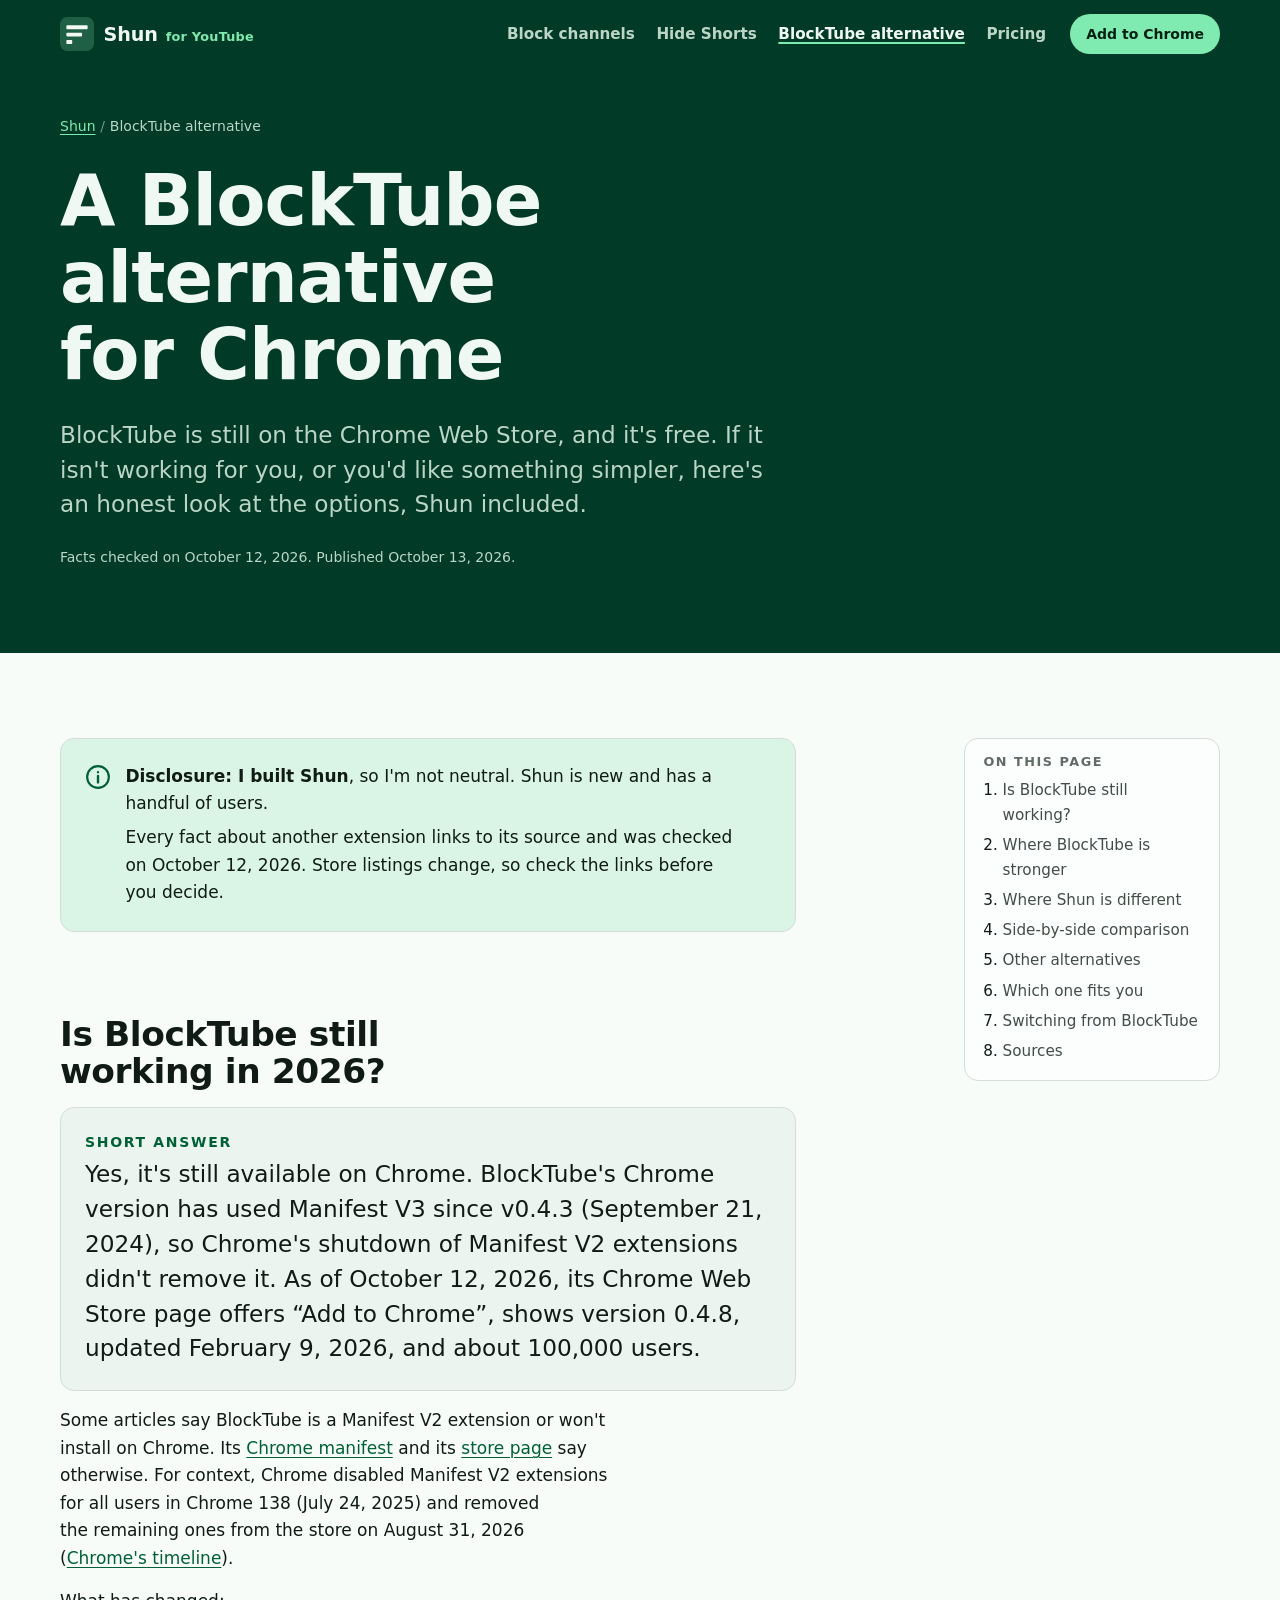
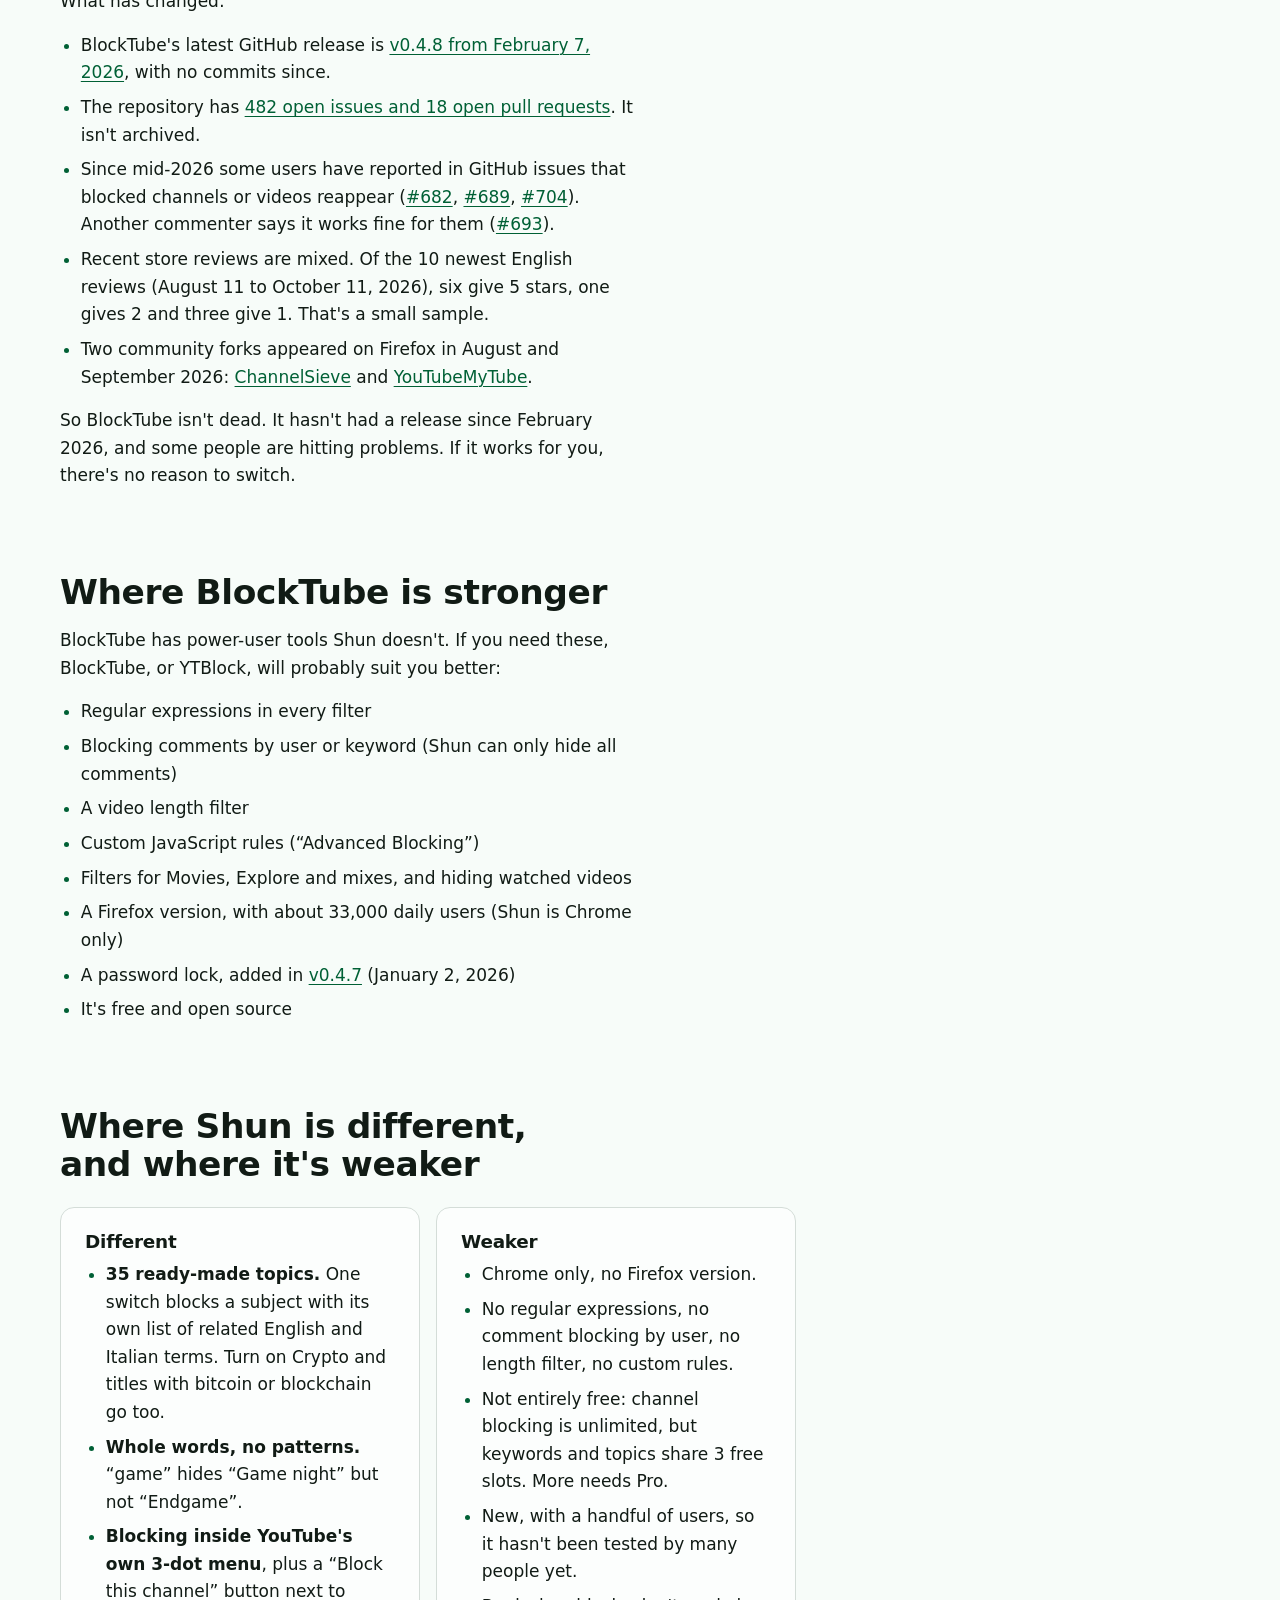
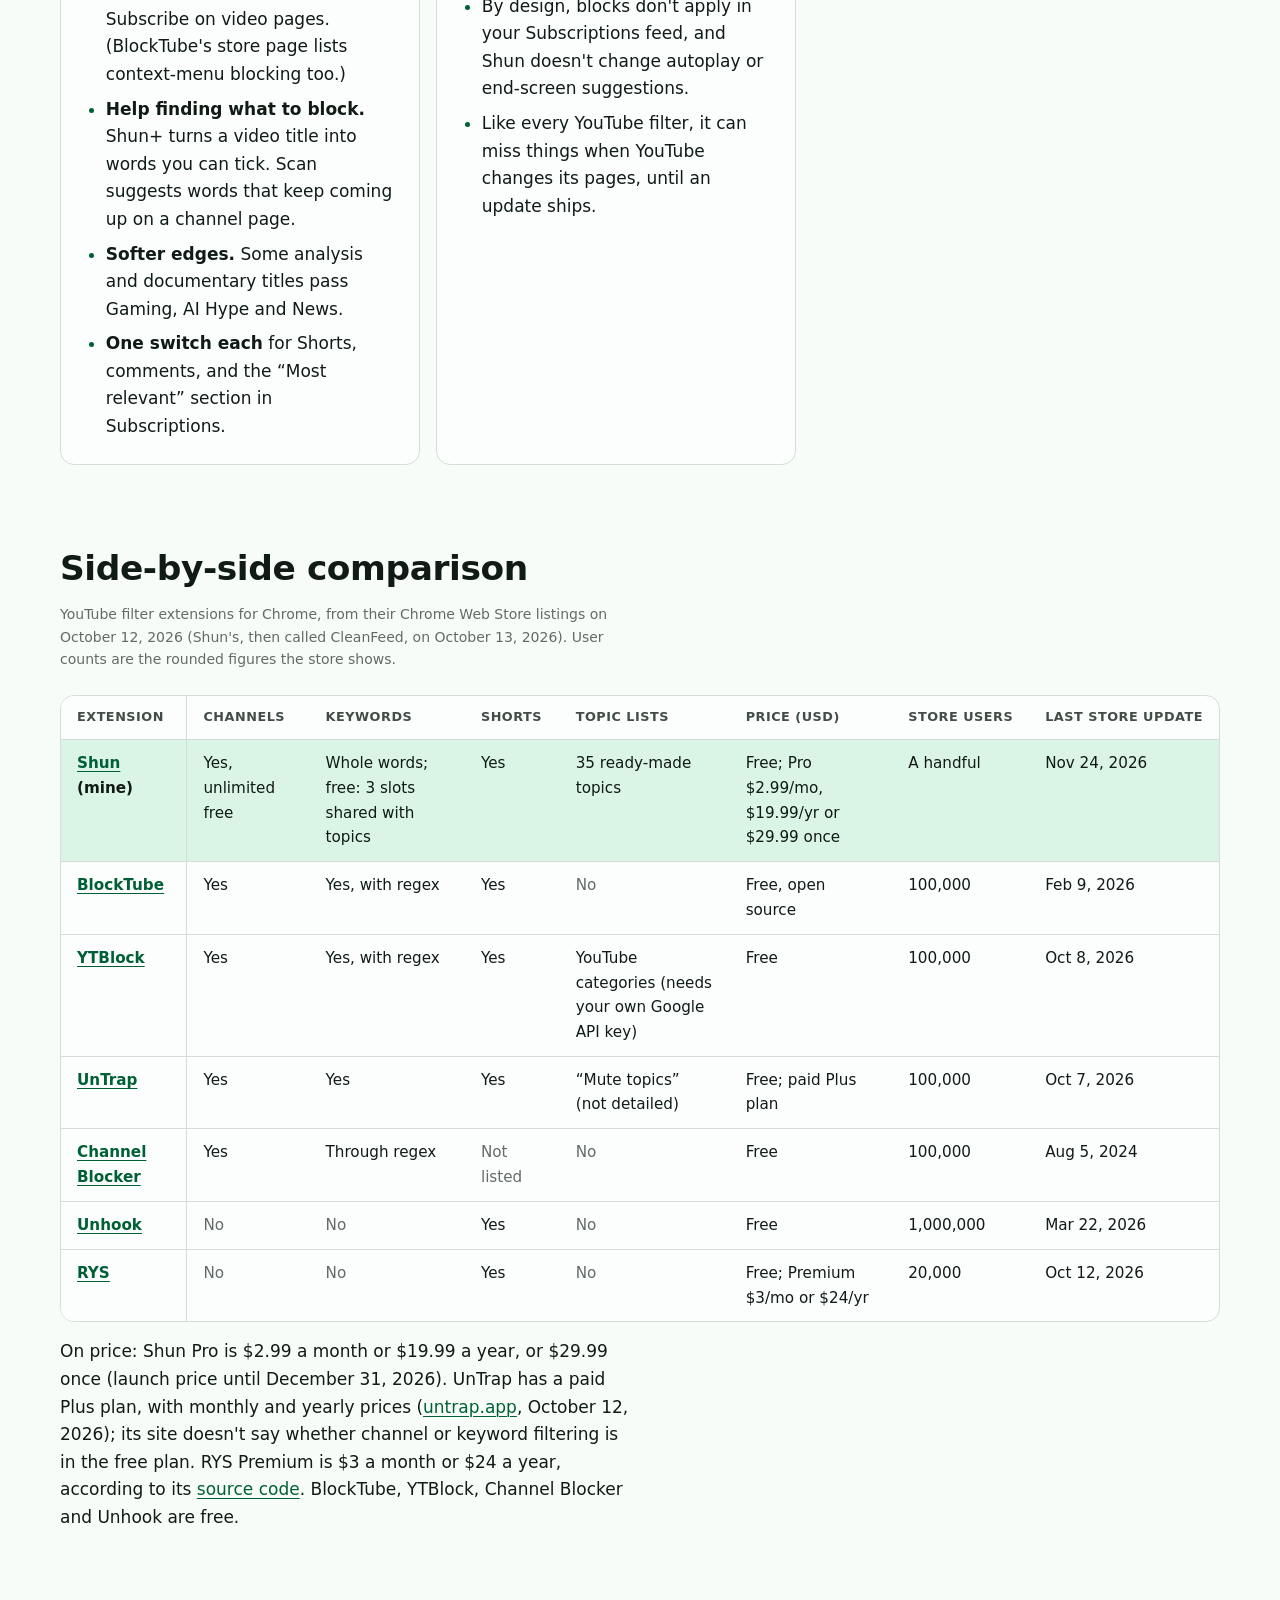
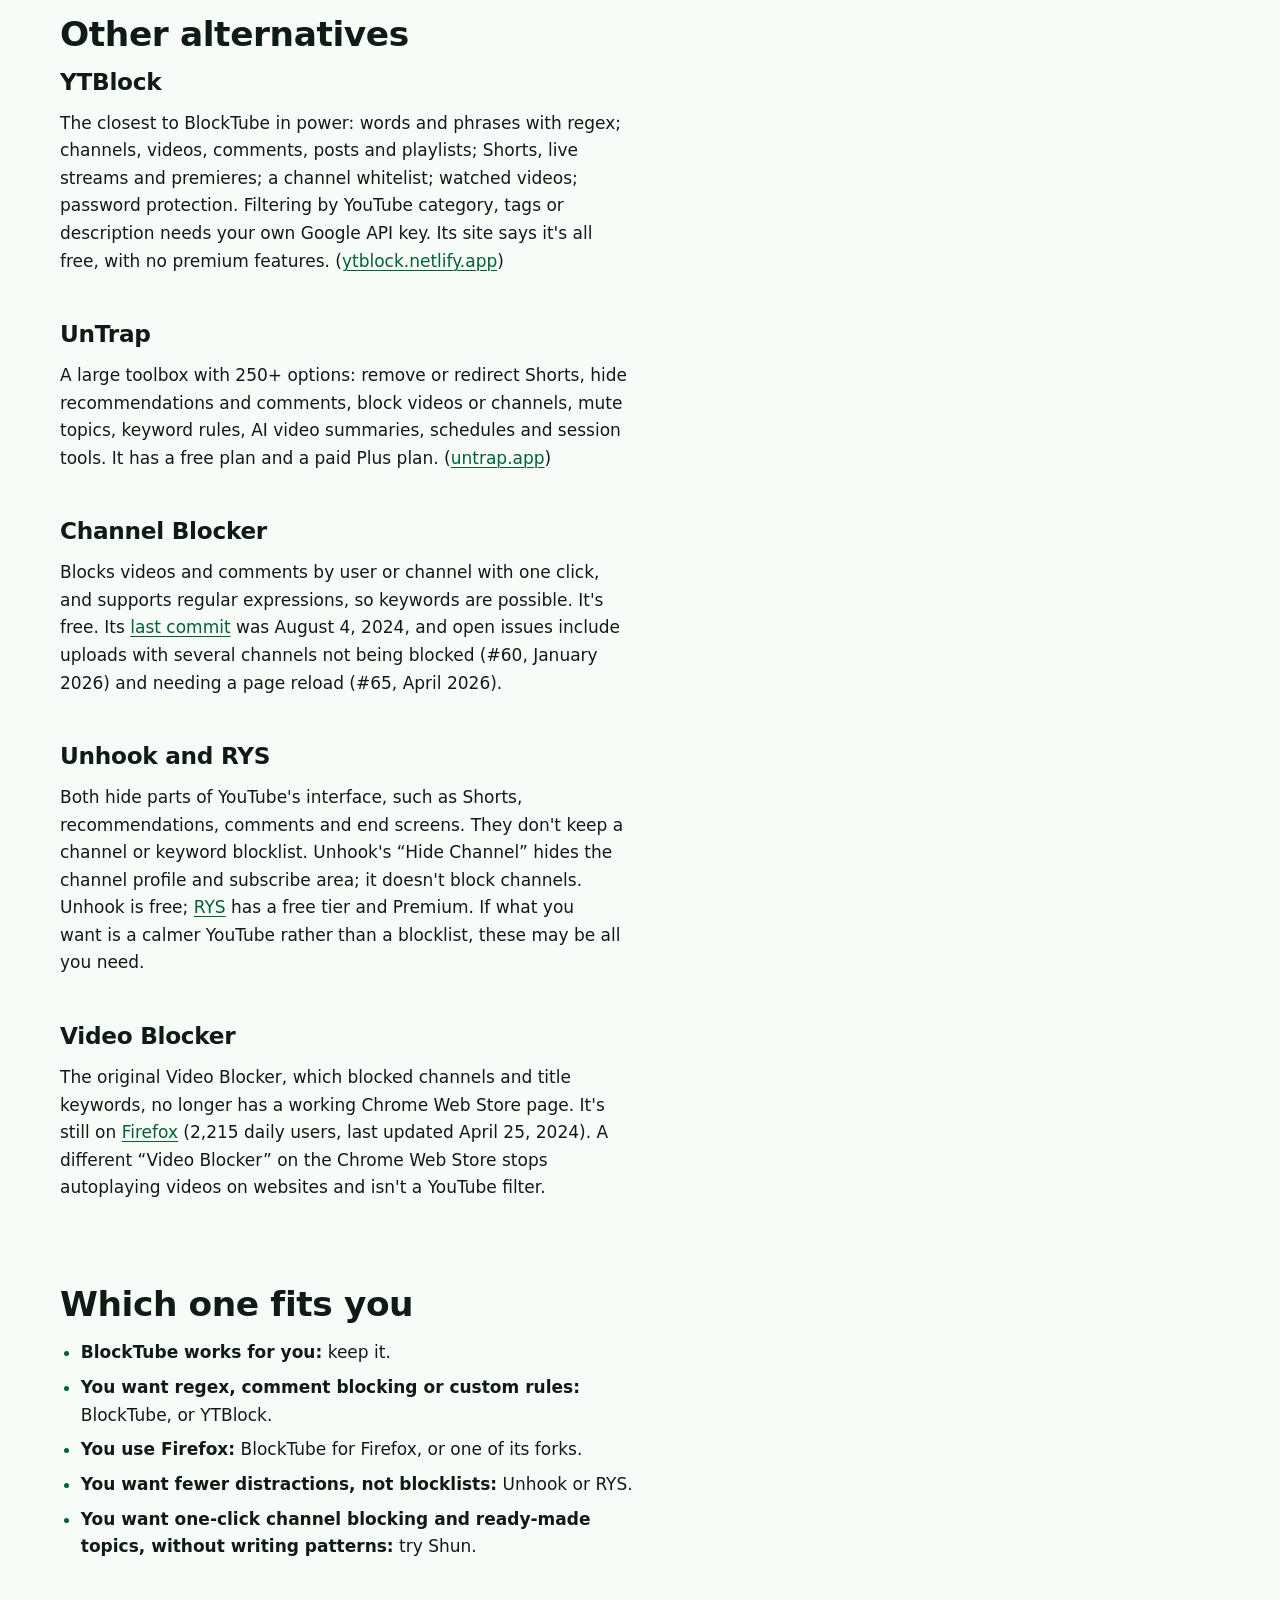
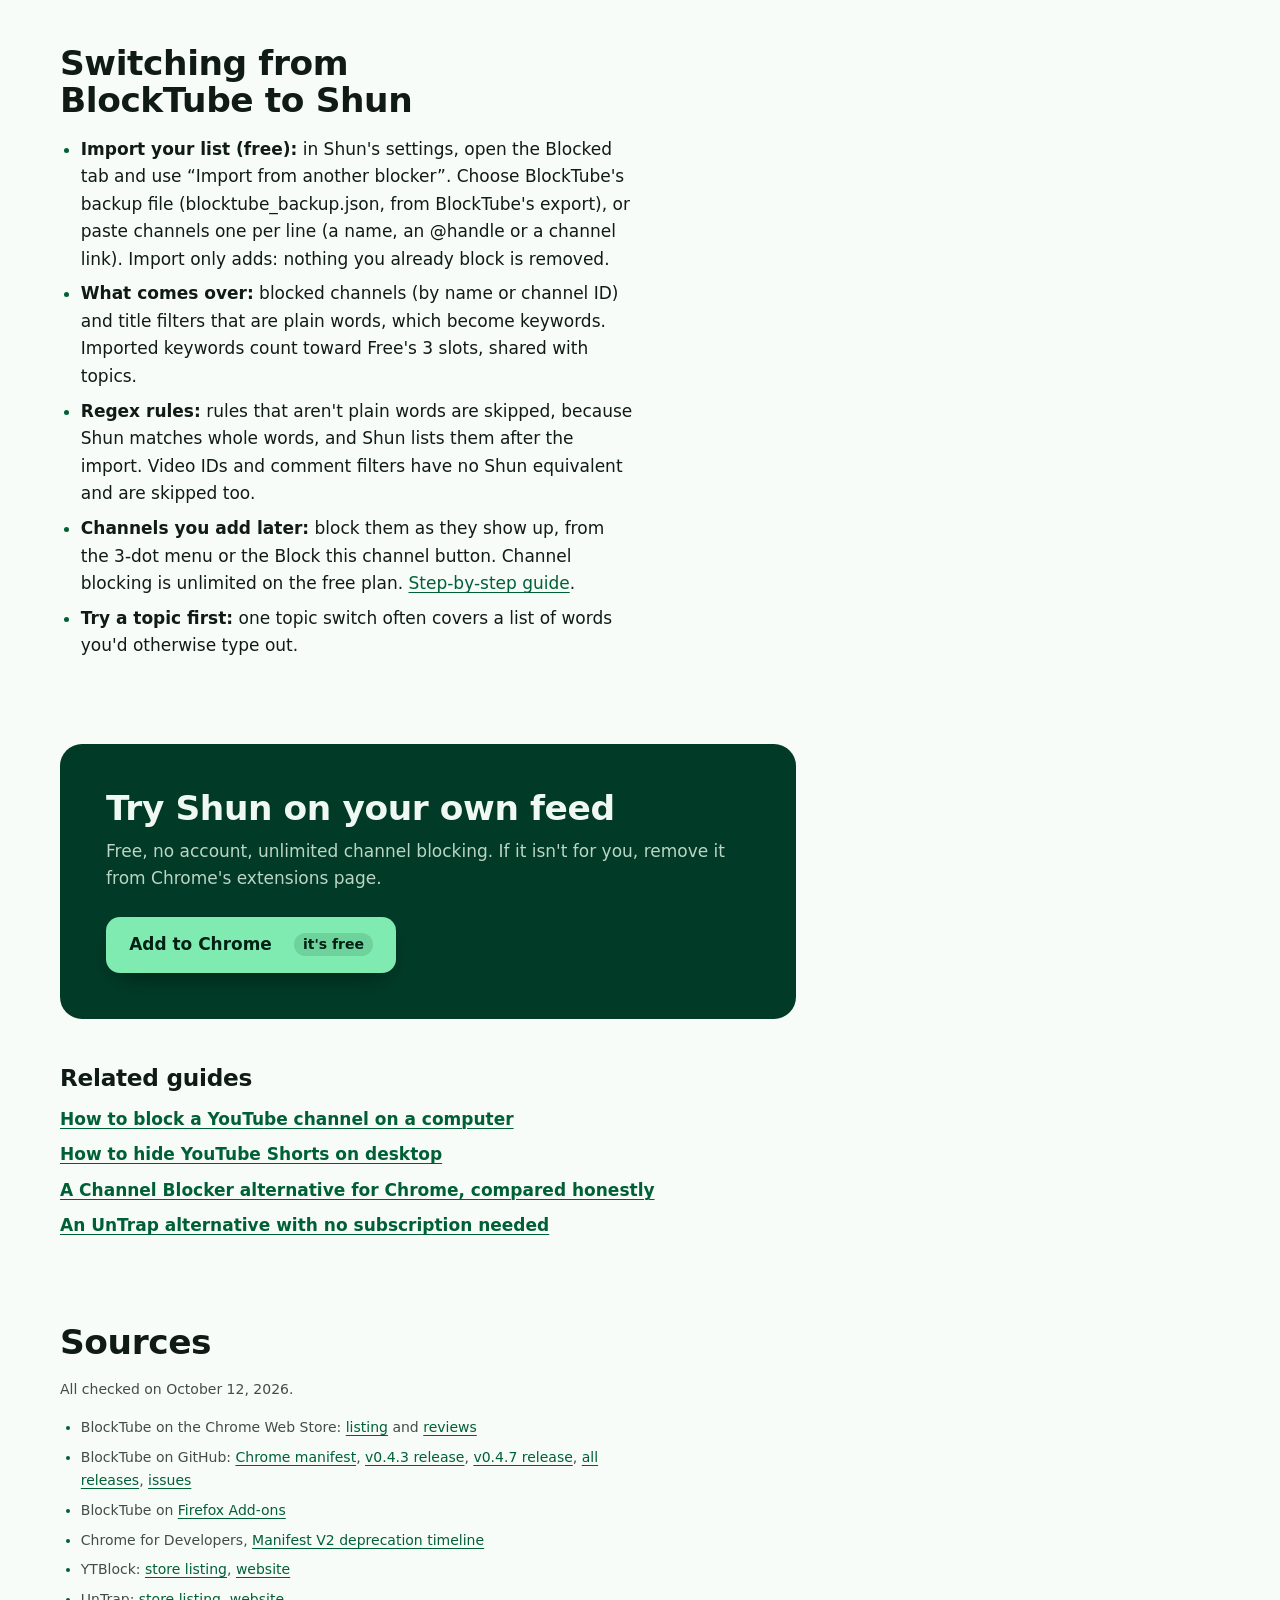
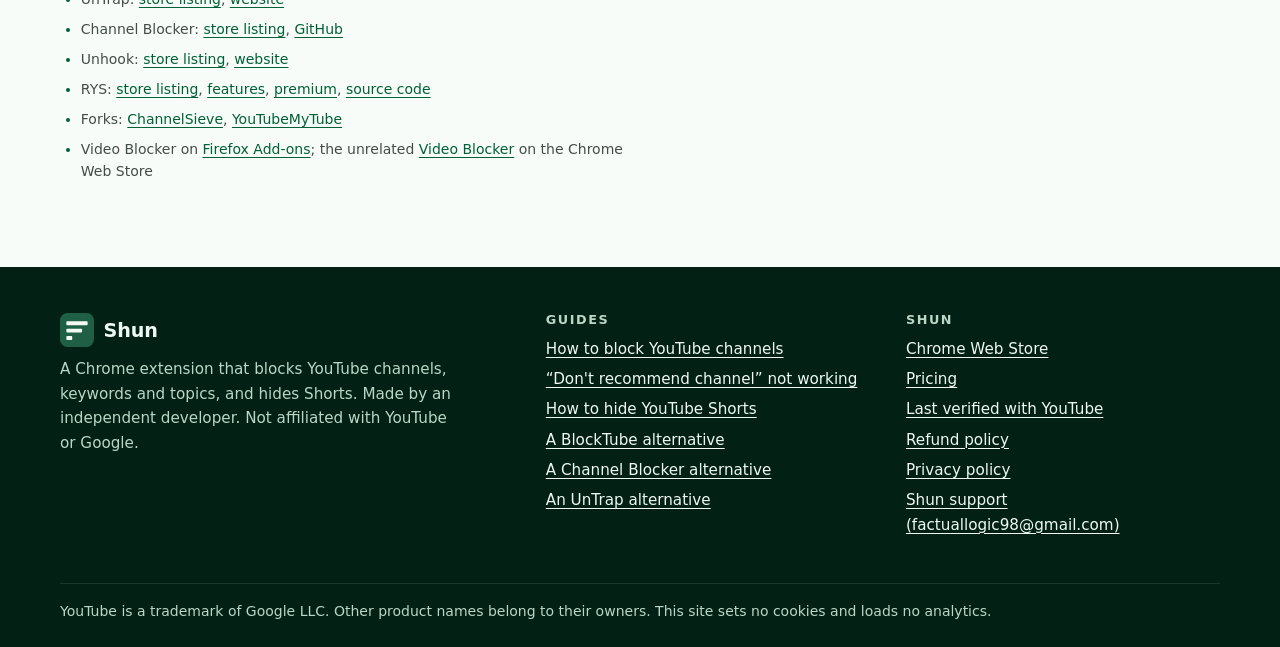
==== commit e049ee19: "Polish: one brand mark, contrast fixes, refreshed screenshots" ====
--- a/blocktube-alternative.html
+++ b/blocktube-alternative.html
@@ -60,7 +60,7 @@
   <header class="site-header">
     <div class="wrap">
       <a class="brand" href="./" aria-label="Shun home">
-        <svg viewBox="0 0 64 64" aria-hidden="true"><rect width="64" height="64" rx="14" fill="#2b7656"/><rect x="12" y="15.5" width="40" height="7.5" rx="1.5" fill="#f3faf6"/><rect x="12" y="29.5" width="29.5" height="7" rx="1.5" fill="#f3faf6"/><rect x="12" y="43.5" width="11" height="7.5" rx="1.5" fill="#f3faf6"/></svg>
+        <svg viewBox="0 0 64 64" aria-hidden="true"><rect width="64" height="64" rx="14" fill="#1f5f45"/><rect x="12" y="15.5" width="40" height="7.5" rx="1.5" fill="#f3faf6"/><rect x="12" y="29.5" width="29.5" height="7" rx="1.5" fill="#f3faf6"/><rect x="12" y="43.5" width="11" height="7.5" rx="1.5" fill="#f3faf6"/></svg>
         <span>Shun <small>for YouTube</small></span>
       </a>
       <nav class="site-nav" aria-label="Main">
@@ -294,7 +294,7 @@
       <div class="footer-grid">
         <div>
           <a class="brand" href="./">
-            <svg viewBox="0 0 64 64" aria-hidden="true"><rect width="64" height="64" rx="14" fill="#2b7656"/><rect x="12" y="15.5" width="40" height="7.5" rx="1.5" fill="#f3faf6"/><rect x="12" y="29.5" width="29.5" height="7" rx="1.5" fill="#f3faf6"/><rect x="12" y="43.5" width="11" height="7.5" rx="1.5" fill="#f3faf6"/></svg>
+            <svg viewBox="0 0 64 64" aria-hidden="true"><rect width="64" height="64" rx="14" fill="#1f5f45"/><rect x="12" y="15.5" width="40" height="7.5" rx="1.5" fill="#f3faf6"/><rect x="12" y="29.5" width="29.5" height="7" rx="1.5" fill="#f3faf6"/><rect x="12" y="43.5" width="11" height="7.5" rx="1.5" fill="#f3faf6"/></svg>
             <span>Shun</span>
           </a>
           <p>A Chrome extension that blocks YouTube channels, keywords and topics, and hides Shorts. Made by an independent developer. Not affiliated with YouTube or Google.</p>
--- a/assets/site.css
+++ b/assets/site.css
@@ -14,8 +14,9 @@
   --mint-hover:    oklch(90% 0.11 158);
   --on-forest:     oklch(97% 0.012 160);
   --on-forest-2:   oklch(85% 0.035 160);
+  --forest-edge:   oklch(62% 0.06 163);
   --accent:        oklch(42% 0.12 160);
-  --accent-hover:  oklch(36% 0.12 160);
+  --accent-hover:  oklch(37% 0.12 160);
   --red:           oklch(52% 0.18 25);
 
   --bg:            oklch(98.6% 0.006 160);
@@ -30,10 +31,18 @@
 
   --shadow: 0 1px 2px oklch(20% 0.03 160 / 0.06), 0 12px 32px -12px oklch(20% 0.05 160 / 0.28);
 
+  /* Drawn marks as data URIs (CSS variables can't reach inside them): the
+     stroke is the hex of the token named, >=3:1 on the disc behind it. */
+  --icon-tick: url("data:image/svg+xml,%3Csvg xmlns='http://www.w3.org/2000/svg' viewBox='0 0 20 20'%3E%3Cpath d='M5.5 10.5l3 3 6-7' fill='none' stroke='%23006035' stroke-width='2.2' stroke-linecap='round' stroke-linejoin='round'/%3E%3C/svg%3E");            /* --accent on --tint */
+  --icon-tick-on-forest: url("data:image/svg+xml,%3Csvg xmlns='http://www.w3.org/2000/svg' viewBox='0 0 20 20'%3E%3Cpath d='M5.5 10.5l3 3 6-7' fill='none' stroke='%2380ebb0' stroke-width='2.2' stroke-linecap='round' stroke-linejoin='round'/%3E%3C/svg%3E"); /* --mint on --forest-2 */
+  --icon-plus: url("data:image/svg+xml,%3Csvg xmlns='http://www.w3.org/2000/svg' viewBox='0 0 20 20'%3E%3Cpath d='M10 5v10M5 10h10' fill='none' stroke='%23006035' stroke-width='2' stroke-linecap='round'/%3E%3C/svg%3E");            /* --accent on --tint */
+
   --font-display: "Bahnschrift", "DIN Alternate", "DIN Next", "D-DIN", "Barlow", "Arial Nova", system-ui, sans-serif;
   --font-body: "Segoe UI Variable Text", "Segoe UI", system-ui, -apple-system, "Helvetica Neue", Roboto, Arial, sans-serif;
 
-  --step--1: 0.875rem;
+  --size-small: 0.95rem;  /* nav, facts, promises, footer, tables, TOC */
+  --size-fine: 0.875rem;  /* captions, fine print, notes, meta, chips */
+  --size-label: 0.8rem;   /* uppercase data labels */
   --step-0: 1.0625rem;
   --step-1: clamp(1.2rem, 1.08rem + 0.5vw, 1.45rem);
   --step-2: clamp(1.55rem, 1.25rem + 1.2vw, 2.15rem);
@@ -61,6 +70,7 @@
     --forest-2:      oklch(29% 0.058 163);
     --forest-deep:   oklch(14.5% 0.022 163);
     --forest-line:   oklch(36% 0.05 163);
+    --forest-edge:   oklch(58% 0.05 163);
     --accent:        oklch(80% 0.12 158);
     --accent-hover:  oklch(87% 0.1 158);
     --red:           oklch(70% 0.15 25);
@@ -76,6 +86,9 @@
     --text-3:        oklch(68% 0.012 160);
 
     --shadow: 0 1px 2px oklch(0% 0 0 / 0.3), 0 14px 36px -14px oklch(0% 0 0 / 0.6);
+
+    --icon-tick: url("data:image/svg+xml,%3Csvg xmlns='http://www.w3.org/2000/svg' viewBox='0 0 20 20'%3E%3Cpath d='M5.5 10.5l3 3 6-7' fill='none' stroke='%2375d5a0' stroke-width='2.2' stroke-linecap='round' stroke-linejoin='round'/%3E%3C/svg%3E");            /* --accent on --tint */
+    --icon-plus: url("data:image/svg+xml,%3Csvg xmlns='http://www.w3.org/2000/svg' viewBox='0 0 20 20'%3E%3Cpath d='M10 5v10M5 10h10' fill='none' stroke='%2375d5a0' stroke-width='2' stroke-linecap='round'/%3E%3C/svg%3E");            /* --accent on --tint */
   }
 }
 
@@ -139,18 +152,18 @@
 }
 .brand:hover { color: var(--on-forest); }
 .brand svg { width: 34px; height: 34px; flex: none; }
-.brand small { font-weight: 600; font-size: 0.8rem; color: var(--mint); letter-spacing: 0.02em; margin-left: 0.1rem; }
+.brand small { font-weight: 600; font-size: var(--size-label); color: var(--mint); letter-spacing: 0.02em; margin-left: 0.1rem; }
 .site-nav { margin-left: auto; }
 .site-nav ul { list-style: none; padding: 0; display: flex; flex-wrap: wrap; gap: 0.25rem 1.35rem; }
 .site-nav a {
-  color: var(--on-forest-2); text-decoration: none; font-size: 0.95rem; font-weight: 550;
+  color: var(--on-forest-2); text-decoration: none; font-size: var(--size-small); font-weight: 550;
   padding-block: 0.35rem; display: inline-block;
 }
 .site-nav a:hover, .site-nav a[aria-current="page"] { color: var(--on-forest); text-decoration: underline; text-decoration-color: var(--mint); text-decoration-thickness: 2px; }
 .header-cta {
   display: inline-flex; align-items: center; min-height: 40px; padding: 0.4rem 1rem;
   border-radius: 999px; background: var(--mint); color: var(--forest-deep);
-  font-weight: 650; font-size: 0.92rem; text-decoration: none; white-space: nowrap;
+  font-weight: 650; font-size: var(--size-fine); text-decoration: none; white-space: nowrap;
 }
 .header-cta:hover { background: var(--mint-hover); color: var(--forest-deep); }
 .nav-short { display: none; }
@@ -158,7 +171,7 @@
   .site-header .wrap { justify-content: space-between; }
   .site-nav { order: 3; width: 100%; margin-left: 0; border-top: 1px solid var(--forest-line); padding-top: 0.35rem; }
   .site-nav ul { gap: 0.1rem 1.1rem; }
-  .site-nav a { font-size: 0.9rem; }
+  .site-nav a { font-size: var(--size-fine); }
 }
 /* Small phones: a shorter label keeps the four nav links on one row down to
    about 350px, and the brand and Add to Chrome share a row down to 320px. */
@@ -168,24 +181,24 @@
   .nav-long { display: none; }
   .nav-short { display: inline; }
   .site-nav ul { gap: 0.1rem 0.75rem; }
-  .site-nav a { font-size: 0.84rem; }
+  .site-nav a { font-size: var(--size-fine); }
 }
 
 /* ── Buttons ────────────────────────────────────────────────────────── */
 .btn {
   display: inline-flex; align-items: center; justify-content: center; gap: 0.7rem;
   min-height: 56px; padding: 0.8rem 1.45rem;
-  border-radius: 14px; text-decoration: none; font-weight: 650; font-size: 1.06rem; line-height: 1.2;
+  border-radius: var(--radius-m); text-decoration: none; font-weight: 650; font-size: 1.06rem; line-height: 1.2;
   transition: background-color 160ms cubic-bezier(0.25, 1, 0.5, 1), transform 160ms cubic-bezier(0.25, 1, 0.5, 1);
 }
 .btn:active { transform: translateY(1px); }
 .btn-primary { background: var(--mint); color: var(--forest-deep); box-shadow: 0 10px 28px -12px oklch(10% 0.05 163 / 0.7); }
 .btn-primary:hover { background: var(--mint-hover); color: var(--forest-deep); text-decoration: none; }
 .btn-primary .btn-note {
-  font-weight: 600; font-size: 0.88rem; padding: 0.18rem 0.55rem; border-radius: 999px;
+  font-weight: 600; font-size: var(--size-fine); padding: 0.18rem 0.55rem; border-radius: 999px;
   background: oklch(31% 0.066 163 / 0.14);
 }
-.btn-ghost { color: var(--on-forest); border: 1px solid var(--forest-line); }
+.btn-ghost { color: var(--on-forest); border: 1px solid var(--forest-edge); }
 .btn-ghost:hover { color: var(--on-forest); background: var(--forest-2); text-decoration: none; }
 .btn svg { width: 22px; height: 22px; flex: none; }
 
@@ -201,16 +214,16 @@
 .hero .wrap { display: grid; gap: var(--space-l); align-items: center; grid-template-columns: minmax(0, 1fr); }
 .hero h1 { font-size: var(--step-4); max-width: 17ch; }
 .hero-lede { margin-top: var(--space-m); font-size: var(--step-1); line-height: 1.5; color: var(--on-forest-2); max-width: 40ch; }
-.formerly { margin-top: var(--space-xs, 0.5rem); font-size: 0.95rem; color: var(--on-forest-2); }
-.promises { margin: var(--space-s) 0 0; padding: 0; list-style: none; display: grid; gap: 0.3rem; font-size: 0.95rem; color: var(--on-forest-2); max-width: 52ch; }
+.formerly { margin-top: var(--space-xs); font-size: var(--size-small); color: var(--on-forest-2); }
+.promises { margin: var(--space-s) 0 0; padding: 0; list-style: none; display: grid; gap: 0.3rem; font-size: var(--size-small); color: var(--on-forest-2); max-width: 52ch; }
 .promises li::before { content: "\2022\00a0"; color: var(--mint); }
-.promises .promise-note { display: block; margin-top: 0.15rem; font-size: 0.85rem; }
+.promises .promise-note { display: block; margin-top: 0.15rem; font-size: var(--size-fine); }
 .hero-trust { margin-top: var(--space-l); padding-top: var(--space-m); border-top: 1px solid var(--forest-line); max-width: 52ch; }
 .hero-trust .promises { margin-top: 0; }
 .hero-actions { margin-top: var(--space-l); display: flex; flex-wrap: wrap; gap: var(--space-s); align-items: center; }
 .hero-facts {
   margin-top: var(--space-m); padding: 0; list-style: none;
-  display: flex; flex-wrap: wrap; gap: 0.4rem 1.25rem; color: var(--on-forest-2); font-size: 0.95rem;
+  display: flex; flex-wrap: wrap; gap: 0.4rem 1.25rem; color: var(--on-forest-2); font-size: var(--size-small);
 }
 .hero-facts li { display: inline-flex; align-items: center; gap: 0.45rem; }
 .hero-facts svg { width: 18px; height: 18px; color: var(--mint); flex: none; }
@@ -227,7 +240,7 @@
 .hero-tag {
   position: absolute; right: 4%; bottom: -0.2rem; transform: translateY(100%);
   background: var(--forest-deep); color: var(--mint); font-family: var(--font-display);
-  font-weight: 700; font-size: 0.85rem; padding: 0.3rem 0.75rem; border-radius: 999px; white-space: nowrap;
+  font-weight: 700; font-size: var(--size-fine); padding: 0.3rem 0.75rem; border-radius: 999px; white-space: nowrap;
 }
 @media (min-width: 920px) {
   .hero { padding-block: var(--space-xl) calc(var(--space-xl) + 1rem); }
@@ -268,14 +281,14 @@
 .ticks li { position: relative; padding-left: 1.85rem; }
 .ticks li::before {
   content: ""; position: absolute; left: 0; top: 0.32em; width: 1.15rem; height: 1.15rem; border-radius: 50%;
-  background: var(--tint) url("data:image/svg+xml,%3Csvg xmlns='http://www.w3.org/2000/svg' viewBox='0 0 20 20'%3E%3Cpath d='M5.5 10.5l3 3 6-7' fill='none' stroke='%231c6b4b' stroke-width='2.2' stroke-linecap='round' stroke-linejoin='round'/%3E%3C/svg%3E") center / 80% no-repeat;
+  background: var(--tint) var(--icon-tick) center / 80% no-repeat;
 }
 @media (prefers-color-scheme: dark) {
-  .ticks li::before { background-image: url("data:image/svg+xml,%3Csvg xmlns='http://www.w3.org/2000/svg' viewBox='0 0 20 20'%3E%3Cpath d='M5.5 10.5l3 3 6-7' fill='none' stroke='%2393e6b8' stroke-width='2.2' stroke-linecap='round' stroke-linejoin='round'/%3E%3C/svg%3E"); }
-}
-.on-forest .ticks li::before { background-color: var(--forest-2); background-image: url("data:image/svg+xml,%3Csvg xmlns='http://www.w3.org/2000/svg' viewBox='0 0 20 20'%3E%3Cpath d='M5.5 10.5l3 3 6-7' fill='none' stroke='%2393e6b8' stroke-width='2.2' stroke-linecap='round' stroke-linejoin='round'/%3E%3C/svg%3E"); }
+  .ticks li::before { background-image: var(--icon-tick-on-forest); }
+}
+.on-forest .ticks li::before { background-color: var(--forest-2); background-image: var(--icon-tick-on-forest); }
 .plan-tag {
-  display: inline-block; font-size: 0.78rem; font-weight: 650; letter-spacing: 0.02em;
+  display: inline-block; font-size: var(--size-label); font-weight: 650; letter-spacing: 0.02em;
   padding: 0.05rem 0.5rem; border-radius: 999px; border: 1px solid var(--border-strong); color: var(--text-2);
   vertical-align: 0.1em; margin-left: 0.25rem; white-space: nowrap;
 }
@@ -287,7 +300,7 @@
   width: 100%; border-radius: var(--radius-m); box-shadow: var(--shadow);
   outline: 1px solid oklch(50% 0.02 160 / 0.14); outline-offset: -1px;
 }
-.shot figcaption { margin-top: 0.7rem; font-size: 0.9rem; color: var(--text-3); line-height: 1.45; }
+.shot figcaption { margin-top: 0.7rem; font-size: var(--size-fine); color: var(--text-3); line-height: 1.45; }
 .shot-pair { display: grid; gap: var(--space-m); }
 .shot-pair .shot:nth-child(2) { width: 88%; justify-self: end; margin-top: calc(-1 * var(--space-l)); position: relative; }
 @media (max-width: 919px) { .shot-pair .shot:nth-child(2) { width: 100%; margin-top: 0; } }
@@ -297,7 +310,7 @@
 .topics h3 { font-size: 1rem; font-family: var(--font-body); font-weight: 650; color: var(--text-2); }
 .chips { list-style: none; padding: 0; margin-top: 0.6rem; display: flex; flex-wrap: wrap; gap: 0.4rem; }
 .chips li {
-  font-size: 0.88rem; font-weight: 550; padding: 0.22rem 0.7rem; border-radius: 999px;
+  font-size: var(--size-fine); font-weight: 550; padding: 0.22rem 0.7rem; border-radius: 999px;
   background: var(--surface); border: 1px solid var(--border); color: var(--text-2);
 }
 
@@ -320,7 +333,7 @@
 .plan h3 { font-size: var(--step-2); }
 .plan-free { background: var(--surface); border: 1px solid var(--border); }
 .plan-pro { background: var(--forest); color: var(--on-forest); }
-.plan-pro .ticks li::before { background-color: var(--forest-2); background-image: url("data:image/svg+xml,%3Csvg xmlns='http://www.w3.org/2000/svg' viewBox='0 0 20 20'%3E%3Cpath d='M5.5 10.5l3 3 6-7' fill='none' stroke='%2393e6b8' stroke-width='2.2' stroke-linecap='round' stroke-linejoin='round'/%3E%3C/svg%3E"); }
+.plan-pro .ticks li::before { background-color: var(--forest-2); background-image: var(--icon-tick-on-forest); }
 .plan-price { margin-top: 0.4rem; font-family: var(--font-display); font-size: var(--step-3); font-weight: 700; }
 .plan-price small { font-family: var(--font-body); font-size: 1rem; font-weight: 500; color: var(--text-2); }
 .plan-sub { color: var(--text-2); margin-top: 0.25rem; }
@@ -328,35 +341,35 @@
 .prices { list-style: none; padding: 0; margin-top: var(--space-m); display: grid; gap: 0.6rem; grid-template-columns: minmax(0, 1fr); }
 @media (min-width: 560px) { .prices { grid-template-columns: repeat(3, minmax(0, 1fr)); } }
 .prices li { border: 1px solid var(--forest-line); border-radius: var(--radius-m); padding: 0.85rem 1rem; display: flex; flex-direction: column; gap: 0.1rem; }
-.prices .label { font-size: 0.8rem; font-weight: 700; letter-spacing: 0.1em; text-transform: uppercase; color: var(--on-forest-2); }
+.prices .label { font-size: var(--size-label); font-weight: 700; letter-spacing: 0.1em; text-transform: uppercase; color: var(--on-forest-2); }
 .prices .amount { font-family: var(--font-display); font-size: 1.7rem; font-weight: 700; color: var(--on-forest); line-height: 1.15; }
-.prices .detail { font-size: 0.88rem; color: var(--on-forest-2); line-height: 1.4; }
+.prices .detail { font-size: var(--size-fine); color: var(--on-forest-2); line-height: 1.4; }
 .prices .highlight { border-color: var(--mint); }
-.fine { margin-top: var(--space-m); font-size: 0.9rem; color: var(--text-3); max-width: 50rem; }
+.fine { margin-top: var(--space-m); font-size: var(--size-fine); color: var(--text-3); max-width: 50rem; }
 .plan-pro .fine { color: var(--on-forest-2); }
-.guarantee { margin-top: var(--space-m); padding: 0.85rem 1rem; border: 1px dashed var(--mint); border-radius: var(--radius-m); font-size: 0.95rem; line-height: 1.5; color: var(--on-forest); max-width: 50rem; }
+.guarantee { margin-top: var(--space-m); padding: 0.85rem 1rem; border: 1px dashed var(--mint); border-radius: var(--radius-m); font-size: var(--size-small); line-height: 1.5; color: var(--on-forest); max-width: 50rem; }
 .guarantee strong { color: var(--mint); }
 
 /* ── Tables ─────────────────────────────────────────────────────────── */
 .table-wrap { margin-top: var(--space-m); overflow-x: auto; border: 1px solid var(--border); border-radius: var(--radius-m); background: var(--surface); }
 .table-wrap:focus-visible { outline-offset: 2px; }
-table { width: 100%; border-collapse: collapse; font-size: 0.95rem; }
-caption { text-align: left; padding: 0.9rem 1rem 0; font-size: 0.9rem; color: var(--text-3); caption-side: top; }
+table { width: 100%; border-collapse: collapse; font-size: var(--size-small); }
+caption { text-align: left; padding: 0.9rem 1rem 0; font-size: var(--size-fine); color: var(--text-3); caption-side: top; }
 th, td { text-align: left; vertical-align: top; padding: 0.7rem 1rem; border-bottom: 1px solid var(--border); }
-thead th { font-size: 0.82rem; letter-spacing: 0.04em; text-transform: uppercase; color: var(--text-2); font-weight: 700; white-space: nowrap; }
+thead th { font-size: var(--size-label); letter-spacing: 0.04em; text-transform: uppercase; color: var(--text-2); font-weight: 700; white-space: nowrap; }
 tbody tr:last-child th, tbody tr:last-child td { border-bottom: 0; }
 tbody th { font-weight: 650; }
 td.yes { color: var(--text); }
 td.no { color: var(--text-3); }
 tr.ours { background: var(--tint); }
 .compare-table { min-width: 880px; }
-.table-note { font-size: 0.9rem; color: var(--text-3); }
+.table-note { font-size: var(--size-fine); color: var(--text-3); }
 .compare-table tbody th, .compare-table thead th:first-child {
   position: sticky; left: 0; z-index: 1; background: var(--surface);
   box-shadow: inset -1px 0 0 var(--border);
 }
 .compare-table tr.ours th { background: var(--tint); }
-.scroll-hint { display: none; font-size: 0.85rem; color: var(--text-3); }
+.scroll-hint { display: none; font-size: var(--size-fine); color: var(--text-3); }
 @media (min-width: 641px) and (max-width: 899px) { .scroll-hint { display: block; } }
 @media (max-width: 640px) {
   .table-wrap:has(> table.stack) { border: 0; border-radius: 0; background: none; overflow: visible; }
@@ -372,7 +385,7 @@
   table.stack td { padding: 0.55rem 0 0; border: 0; }
   table.stack td::before {
     content: attr(data-label); display: block; margin-bottom: 0.1rem;
-    font-size: 0.76rem; font-weight: 700; letter-spacing: 0.04em; text-transform: uppercase; color: var(--text-3);
+    font-size: var(--size-label); font-weight: 700; letter-spacing: 0.04em; text-transform: uppercase; color: var(--text-3);
   }
   .compare-table.stack td { display: grid; grid-template-columns: minmax(0, 6.75rem) minmax(0, 1fr); gap: 0.75rem; padding-top: 0.4rem; }
   .compare-table.stack td::before { margin: 0.15em 0 0; }
@@ -383,7 +396,7 @@
 }
 .plan-table { min-width: 0; }
 @media (max-width: 560px) {
-  .plan-table th, .plan-table td { padding: 0.6rem 0.7rem; font-size: 0.9rem; }
+  .plan-table th, .plan-table td { padding: 0.6rem 0.7rem; font-size: var(--size-fine); }
   .plan-table td:not(:first-child), .plan-table th:not(:first-child) { width: 24%; }
 }
 .plan-table td:not(:first-child), .plan-table th:not(:first-child) { width: 22%; }
@@ -412,7 +425,7 @@
 .faq-list summary::-webkit-details-marker { display: none; }
 .faq-list summary::after {
   content: ""; flex: none; width: 1.6rem; height: 1.6rem; margin-top: -0.1rem; border-radius: 50%;
-  background: var(--tint) url("data:image/svg+xml,%3Csvg xmlns='http://www.w3.org/2000/svg' viewBox='0 0 20 20'%3E%3Cpath d='M10 5v10M5 10h10' fill='none' stroke='%23577a6a' stroke-width='2' stroke-linecap='round'/%3E%3C/svg%3E") center / 65% no-repeat;
+  background: var(--tint) var(--icon-plus) center / 65% no-repeat;
   transition: transform 200ms cubic-bezier(0.25, 1, 0.5, 1);
 }
 .faq-list details[open] summary::after { transform: rotate(45deg); }
@@ -427,24 +440,24 @@
 .cta-band p { margin-top: var(--space-xs); color: var(--on-forest-2); max-width: 40rem; }
 
 /* ── Footer ─────────────────────────────────────────────────────────── */
-.site-footer { background: var(--forest-deep); color: var(--on-forest-2); padding-block: var(--space-l) var(--space-m); font-size: 0.95rem; }
+.site-footer { background: var(--forest-deep); color: var(--on-forest-2); padding-block: var(--space-l) var(--space-m); font-size: var(--size-small); }
 .site-footer a { color: var(--on-forest); }
 .site-footer a:hover { color: var(--mint); }
 .footer-grid { display: grid; gap: var(--space-m) var(--space-l); grid-template-columns: minmax(0, 1fr); }
 @media (min-width: 760px) { .footer-grid { grid-template-columns: minmax(0, 1.4fr) repeat(2, minmax(0, 1fr)); } }
-.footer-grid h2 { font-family: var(--font-body); font-size: 0.8rem; letter-spacing: 0.12em; text-transform: uppercase; color: var(--on-forest-2); font-weight: 700; }
+.footer-grid h2 { font-family: var(--font-body); font-size: var(--size-label); letter-spacing: 0.12em; text-transform: uppercase; color: var(--on-forest-2); font-weight: 700; }
 .footer-grid ul { list-style: none; padding: 0; margin-top: 0.6rem; display: grid; gap: 0.35rem; }
 .footer-grid .brand { margin-bottom: 0.6rem; }
-.footer-note { margin-top: var(--space-l); padding-top: var(--space-s); border-top: 1px solid oklch(100% 0 0 / 0.1); font-size: 0.85rem; }
+.footer-note { margin-top: var(--space-l); padding-top: var(--space-s); border-top: 1px solid oklch(100% 0 0 / 0.1); font-size: var(--size-fine); }
 
 /* ── Article pages ──────────────────────────────────────────────────── */
 .page-hero h1.policy-title { max-width: 22ch; }
 .page-hero { padding-block: var(--space-l) var(--space-xl); }
-.crumbs ol { list-style: none; padding: 0; display: flex; flex-wrap: wrap; gap: 0.3rem; font-size: 0.9rem; color: var(--on-forest-2); }
+.crumbs ol { list-style: none; padding: 0; display: flex; flex-wrap: wrap; gap: 0.3rem; font-size: var(--size-fine); color: var(--on-forest-2); }
 .crumbs li + li::before { content: "/"; margin-right: 0.3rem; opacity: 0.6; }
 .page-hero h1 { font-size: var(--step-4); margin-top: var(--space-m); max-width: 18ch; }
 .page-lede { margin-top: var(--space-m); font-size: var(--step-1); line-height: 1.5; color: var(--on-forest-2); max-width: 44rem; }
-.page-meta { margin-top: var(--space-m); font-size: 0.92rem; color: var(--on-forest-2); }
+.page-meta { margin-top: var(--space-m); font-size: var(--size-fine); color: var(--on-forest-2); }
 
 .article-layout { display: grid; gap: var(--space-l); grid-template-columns: minmax(0, 1fr); padding-block: var(--space-xl); }
 @media (min-width: 1080px) {
@@ -452,8 +465,8 @@
   .toc { grid-column: 2; grid-row: 1; position: sticky; top: 1.5rem; align-self: start; }
   .article { grid-column: 1; grid-row: 1; }
 }
-.toc { font-size: 0.95rem; border: 1px solid var(--border); border-radius: var(--radius-m); padding: 1rem 1.15rem; background: var(--surface); }
-.toc h2 { font-family: var(--font-body); font-size: 0.8rem; letter-spacing: 0.12em; text-transform: uppercase; color: var(--text-3); }
+.toc { font-size: var(--size-small); border: 1px solid var(--border); border-radius: var(--radius-m); padding: 1rem 1.15rem; background: var(--surface); }
+.toc h2 { font-family: var(--font-body); font-size: var(--size-label); letter-spacing: 0.12em; text-transform: uppercase; color: var(--text-3); }
 .toc ol { margin-top: 0.6rem; padding-left: 1.2rem; display: grid; gap: 0.35rem; }
 .toc a { color: var(--text-2); text-decoration: none; }
 .toc a:hover { color: var(--accent); text-decoration: underline; }
@@ -473,7 +486,7 @@
   font-size: var(--step-1); line-height: 1.5; padding: var(--space-m); border-radius: var(--radius-m);
   background: var(--surface-2); border: 1px solid var(--border);
 }
-.answer strong { display: block; font-family: var(--font-display); font-size: 0.85rem; letter-spacing: 0.12em; text-transform: uppercase; color: var(--accent); margin-bottom: 0.3rem; }
+.answer strong { display: block; font-family: var(--font-display); font-size: var(--size-fine); letter-spacing: 0.12em; text-transform: uppercase; color: var(--accent); margin-bottom: 0.3rem; }
 .disclosure {
   display: flex; gap: 0.9rem; align-items: start; padding: var(--space-m); border-radius: var(--radius-m);
   background: var(--tint); border: 1px solid var(--border);
@@ -502,7 +515,7 @@
 .option { padding: var(--space-m); border-radius: var(--radius-m); background: var(--surface); border: 1px solid var(--border); }
 .option h3 { margin-top: 0; font-size: var(--step-1); }
 .option dl { margin-top: 0.6rem; display: grid; gap: 0.45rem; }
-.option dt { font-weight: 650; font-size: 0.85rem; letter-spacing: 0.06em; text-transform: uppercase; color: var(--text-3); }
+.option dt { font-weight: 650; font-size: var(--size-fine); letter-spacing: 0.06em; text-transform: uppercase; color: var(--text-3); }
 .option dd { margin: 0; color: var(--text-2); }
 
 .verdict { display: grid; gap: var(--space-s); grid-template-columns: minmax(0, 1fr); }
@@ -511,7 +524,7 @@
 .verdict h3 { margin-top: 0; font-size: 1.15rem; }
 .verdict ul { margin-top: 0.6rem; }
 
-.sources { font-size: 0.92rem; color: var(--text-2); }
+.sources { font-size: var(--size-fine); color: var(--text-2); }
 .sources li { overflow-wrap: anywhere; }
 
 .article-cta {
